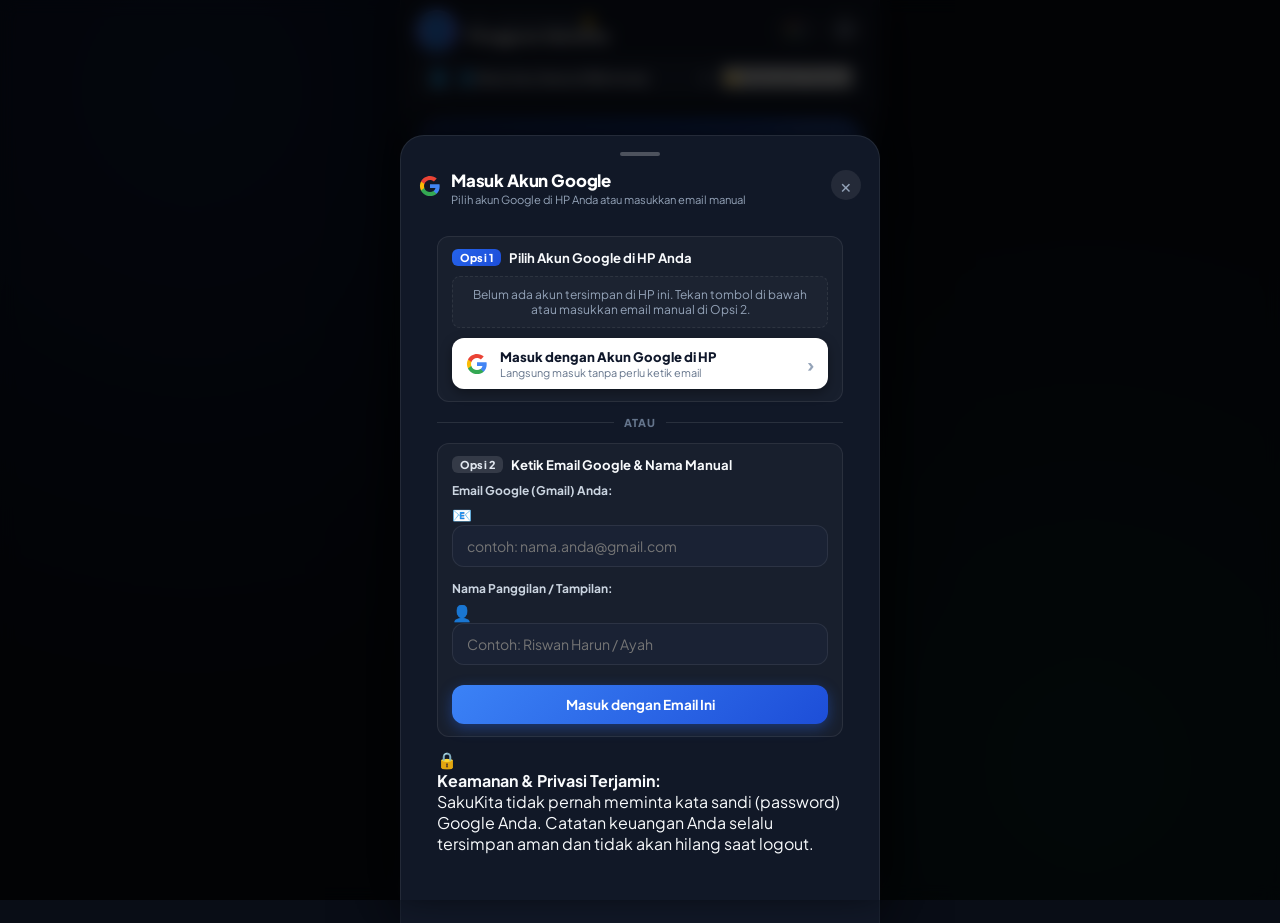
==== index.html @ d98ff3fc "Add files via upload" ====
<!DOCTYPE html>
<html lang="id">

<head>
  <meta charset="UTF-8">
  <meta name="viewport" content="width=device-width, initial-scale=1.0">
  <title>SakuKita - Buku Kas & Keuangan Kolaboratif Multi-Akun</title>
  <meta name="description"
    content="Aplikasi pencatatan keuangan bersama dan keluarga kolaboratif. Dilengkapi izin pantau (read-only), auto-sync Google Sheets, dan pemantau limit backend gratis.">
  <link rel="manifest" href="manifest.json">
  <link rel="icon" type="image/png" href="icon-192.png">
  <link rel="apple-touch-icon" href="icon-192.png">
  <meta name="theme-color" content="#090d16">
  <meta name="apple-mobile-web-app-capable" content="yes">
  <meta name="apple-mobile-web-app-status-bar-style" content="black-translucent">
  <meta name="apple-mobile-web-app-title" content="SakuKita">
  <link rel="preconnect" href="https://fonts.googleapis.com">
  <link rel="preconnect" href="https://fonts.gstatic.com" crossorigin>
  <link
    href="https://fonts.googleapis.com/css2?family=Plus+Jakarta+Sans:wght@400;500;600;700;800&family=JetBrains+Mono:wght@400;600&display=swap"
    rel="stylesheet">
  <link rel="stylesheet" href="style.css">
</head>

<body>
  <!-- Main Phone Screen Container (FinTech Mobile Shell) -->
  <div class="app-layout">
    <!-- PWA 1-Click Install Banner (Hanya muncul jika belum diinstal) -->
    <div id="pwa-install-banner" class="pwa-install-banner hidden">
      <div class="pwa-banner-left">
        <img src="icon-192.png" width="32" height="32" class="pwa-app-logo" alt="SakuKita Icon">
        <div class="pwa-text-box">
          <strong class="pwa-title">Pasang SakuKita</strong>
          <span class="pwa-sub">Aplikasi siap pakai di layar HP Anda</span>
        </div>
      </div>
      <div class="pwa-banner-actions">
        <button id="btn-pwa-install" class="btn-install-app" onclick="triggerPwaInstall()">
          <span>📲 Pasang</span>
        </button>
        <button class="btn-pwa-guide" onclick="openInstallGuideModal()" title="Panduan Pasang di HP">
          <span>ℹ️</span>
        </button>
      </div>
    </div>

    <!-- Mobile Top App Bar (khas DANA / OVO) -->
    <header class="app-header-mobile">
      <div class="mobile-header-top">
        <!-- User Avatar & Friendly Greeting -->
        <div class="user-greeting-wrap" onclick="openEditProfileModal()" title="Klik untuk ubah nama atau foto profil">
          <div class="user-avatar-badge" id="header-user-avatar">
            <span>👤</span>
          </div>
          <div class="user-greeting-text">
            <span class="greeting-sub">Halo, Selamat Datang 👋</span>
            <h2 class="user-greeting-name" id="header-user-name">Saya</h2>
          </div>
        </div>

        <!-- Header Actions: Google Account Pill & Settings Menu -->
        <div class="header-right-badges">
          <button class="btn-compact-google" onclick="openGoogleLoginModal()" title="Pilih / Ganti Akun Google">
            <svg width="14" height="14" viewBox="0 0 24 24">
              <path fill="#4285F4"
                d="M22.56 12.25c0-.78-.07-1.53-.2-2.25H12v4.26h5.92c-.26 1.37-1.04 2.53-2.21 3.31v2.77h3.57c2.08-1.92 3.28-4.74 3.28-8.09z" />
              <path fill="#34A853"
                d="M12 23c2.97 0 5.46-.98 7.28-2.66l-3.57-2.77c-.98.66-2.23 1.06-3.71 1.06-2.86 0-5.29-1.93-6.16-4.53H2.18v2.84C3.99 20.53 7.7 23 12 23z" />
              <path fill="#FBBC05"
                d="M5.84 14.09c-.22-.66-.35-1.36-.35-2.09s.13-1.43.35-2.09V7.06H2.18C1.43 8.55 1 10.22 1 12s.43 3.45 1.18 4.94l2.85-2.22.81-.63z" />
              <path fill="#EA4335"
                d="M12 5.38c1.62 0 3.06.56 4.21 1.64l3.15-3.15C17.45 2.09 14.97 1 12 1 7.7 1 3.99 3.47 2.18 7.06l3.66 2.84c.87-2.6 3.3-4.52 6.16-4.52z" />
            </svg>
            <span id="header-google-email">Google</span>
          </button>
          <button class="btn-header-icon" onclick="openAccountModal()" title="Buka Menu Akun & Pengaturan">
            <svg width="18" height="18" viewBox="0 0 24 24" fill="none" stroke="currentColor" stroke-width="2.2">
              <circle cx="12" cy="12" r="3" />
              <path
                d="M19.4 15a1.65 1.65 0 0 0 .33 1.82l.06.06a2 2 0 0 1 0 2.83 2 2 0 0 1-2.83 0l-.06-.06a1.65 1.65 0 0 0-1.82-.33 1.65 1.65 0 0 0-1 1.51V21a2 2 0 0 1-2 2 2 2 0 0 1-2-2v-.09A1.65 1.65 0 0 0 9 19.4a1.65 1.65 0 0 0-1.82.33l-.06.06a2 2 0 0 1-2.83 0 2 2 0 0 1 0-2.83l.06-.06a1.65 1.65 0 0 0 .33-1.82 1.65 1.65 0 0 0-1.51-1H3a2 2 0 0 1-2-2 2 2 0 0 1 2-2h.09A1.65 1.65 0 0 0 4.6 9a1.65 1.65 0 0 0-.33-1.82l-.06-.06a2 2 0 0 1 0-2.83 2 2 0 0 1 2.83 0l.06.06a1.65 1.65 0 0 0 1.82.33H9a1.65 1.65 0 0 0 1-1.51V3a2 2 0 0 1 2-2 2 2 0 0 1 2 2v.09a1.65 1.65 0 0 0 1 1.51 1.65 1.65 0 0 0 1.82-.33l.06-.06a2 2 0 0 1 2.83 0 2 2 0 0 1 0 2.83l-.06.06a1.65 1.65 0 0 0-.33 1.82V9a1.65 1.65 0 0 0 1.51 1H21a2 2 0 0 1 2 2 2 2 0 0 1-2 2h-.09a1.65 1.65 0 0 0-1.51 1z" />
            </svg>
          </button>
        </div>
      </div>

      <!-- Buku Kas Selector Capsule Bar -->
      <div class="space-selector-capsule">
        <div class="space-capsule-left">
          <span class="capsule-icon">📘</span>
          <select id="active-space-select" class="space-dropdown-clean" onchange="handleSpaceChange(this.value)">
            <!-- Populated via JS based on user permissions -->
          </select>
        </div>
        <button id="btn-collaboration" class="btn-collab-capsule" onclick="openCollabModal()">
          <span id="collab-icon">🤝</span>
          <span id="collab-btn-text">Izin Pantau</span>
        </button>
      </div>
    </header>

    <!-- Main Content Area -->
    <main class="main-container">
      <!-- Read-Only Viewer Warning Banner (Shows when user is a Viewer) -->
      <div id="viewer-banner" class="viewer-mode-banner hidden">
        <span class="viewer-banner-icon">👁️</span>
        <div>
          <div class="viewer-banner-title">Mode Hanya Pantau (Read-Only)</div>
          <div class="viewer-banner-desc" id="viewer-banner-desc">
            Buku kas ini milik orang lain. Anda memiliki izin memantau keuangan tanpa hak merubah data.
          </div>
        </div>
      </div>

      <!-- Hero Balance Card (DANA / OVO Royal Blue Style) -->
      <section class="card balance-card-fintech">
        <div class="fintech-card-bg-glow"></div>

        <div class="fintech-balance-top">
          <div class="balance-title-row">
            <span class="fintech-card-label" id="balance-space-owner-label">Saldo SakuKita</span>
            <button type="button" class="btn-toggle-eye" onclick="toggleBalanceVisibility()"
              title="Sembunyikan / Tampilkan Saldo">
              <span id="eye-icon-symbol">👁️</span>
            </button>
          </div>
          <div class="role-and-sync-row">
            <span id="access-role-tag" class="role-badge role-owner">👑 Pemilik</span>
            <div id="sheets-sync-status-badge" class="sheets-sync-badge-pill disconnected"
              onclick="openGoogleSheetsModal()" title="Status Sinkronisasi Google Sheets">
              <span class="sheets-live-dot"></span>
              <span id="sheets-sync-status-text">Sheets Belum Konek</span>
            </div>
            <div class="status-badge-mini" id="sync-status">
              <span class="pulse-dot"></span>
              <span id="sync-status-text">Online</span>
            </div>
          </div>
        </div>

        <!-- Big Bold Financial Balance -->
        <div class="fintech-amount-wrap">
          <h2 id="total-balance" class="fintech-balance-amount">Rp 0</h2>
        </div>

        <!-- Income & Expense Mini Chips -->
        <div class="fintech-summary-grid">
          <div class="fintech-summary-item income-chip">
            <div class="chip-icon">↓</div>
            <div class="chip-text">
              <span class="chip-label">Pemasukan</span>
              <span id="total-income" class="chip-val">+Rp 0</span>
            </div>
          </div>
          <div class="fintech-summary-item expense-chip">
            <div class="chip-icon">↑</div>
            <div class="chip-text">
              <span class="chip-label">Pengeluaran</span>
              <span id="total-expense" class="chip-val">-Rp 0</span>
            </div>
          </div>
        </div>

        <!-- 4 Quick Actions Grid (Khas DANA / OVO: Catat, Mutasi PDF, Keluarga, Sheets) -->
        <div class="fintech-quick-actions-row">
          <button type="button" class="quick-action-circle-btn" onclick="handleNewTransactionClick()"
            title="Catat Transaksi">
            <div class="action-circle-icon bg-blue">➕</div>
            <span class="action-circle-label">Catat</span>
          </button>
          <button type="button" class="quick-action-circle-btn" onclick="exportPersonalPdf()"
            title="Cetak Rekening Koran (PDF) Resmi">
            <div class="action-circle-icon bg-indigo">📄</div>
            <span class="action-circle-label">Mutasi PDF</span>
          </button>
          <button type="button" class="quick-action-circle-btn" onclick="openCollabModal()"
            title="Kelola Izin Pantau Keluarga">
            <div class="action-circle-icon bg-purple">👥</div>
            <span class="action-circle-label">Keluarga</span>
          </button>
          <button type="button" class="quick-action-circle-btn action-btn-download" onclick="openDownloadModal()"
            title="Pusat Unduh Laporan Keuangan">
            <div class="action-circle-icon bg-green">
              📥
            </div>
            <span class="action-circle-label">Unduh</span>
          </button>
        </div>
      </section>

      <!-- Monthly Budget Section -->
      <section class="budget-fintech-card">
        <div class="budget-info">
          <span>Target Anggaran Bulanan: <b id="budget-limit-text">Rp 0</b></span>
          <span id="budget-percentage" class="budget-pct">0%</span>
        </div>
        <div class="progress-bar-bg">
          <div id="budget-progress-fill" class="progress-bar-fill" style="width: 0%;"></div>
        </div>
      </section>

      <!-- Kantong & Dompet Rekening Carousel -->
      <section class="wallets-section">
        <div class="section-title-row">
          <h3 class="section-title">Kantong & Dompet</h3>
          <span id="btn-add-wallet-action" class="section-action" onclick="openAddWalletModal()">+ Tambah</span>
        </div>
        <div class="wallet-scroll" id="wallets-container">
          <!-- Populated dynamically via JS -->
        </div>
      </section>

      <!-- Riwayat Transaksi Section -->
      <section class="transactions-section" id="transactions-section">
        <div class="section-title-row">
          <div>
            <h3 class="section-title">Riwayat Transaksi</h3>
            <span class="section-subtitle" id="feed-subtitle" style="display:none;">Transparan antar anggota</span>
          </div>
          <button type="button" class="btn-mini-pdf" onclick="exportPersonalPdf()" title="Unduh Rekening Koran Bank">
            <svg width="12" height="12" viewBox="0 0 24 24" fill="none" stroke="currentColor" stroke-width="2.5">
              <path d="M14 2H6a2 2 0 0 0-2 2v16a2 2 0 0 0 2 2h12a2 2 0 0 0 2-2V8z" />
              <polyline points="14 2 14 8 20 8" />
            </svg>
            <span>Rekening Koran</span>
          </button>
        </div>

        <!-- Filter Pills -->
        <div class="filter-pills" id="feed-filter">
          <!-- Populated via JS based on active space members -->
        </div>

        <!-- Live Toast Notification container -->
        <div id="live-alert" class="live-alert hidden">
          <div class="live-alert-icon">⚡</div>
          <div class="live-alert-content">
            <strong id="alert-title">Aktivitas Baru</strong>
            <p id="alert-desc">Seseorang baru saja memperbarui data</p>
          </div>
        </div>

        <!-- Transaction List -->
        <div class="transaction-list" id="transaction-list">
          <!-- Dynamically generated transactions -->
        </div>
      </section>
    </main>

    <!-- Bottom Navigation Bar (khas DANA / OVO / GoPay) -->
    <nav class="bottom-nav-fintech">
      <button type="button" class="nav-item-btn active" id="nav-btn-home" onclick="navToSection('home')">
        <span class="nav-icon">🏠</span>
        <span class="nav-label">Beranda</span>
      </button>
      <button type="button" class="nav-item-btn" id="nav-btn-history" onclick="navToSection('history')">
        <span class="nav-icon">📋</span>
        <span class="nav-label">Riwayat</span>
      </button>

      <!-- Center Raised Floating Action Button (FAB) -->
      <div class="nav-fab-wrap">
        <button type="button" id="btn-main-add-tx" class="nav-fab-btn" onclick="handleNewTransactionClick()"
          title="Catat Transaksi Baru">
          <span class="fab-plus">+</span>
        </button>
        <span id="btn-add-tx-text" class="nav-fab-subtext">Catat</span>
      </div>

      <button type="button" class="nav-item-btn" id="nav-btn-family" onclick="openCollabModal()">
        <span class="nav-icon">👥</span>
        <span class="nav-label">Keluarga</span>
      </button>
      <button type="button" class="nav-item-btn" id="nav-btn-account" onclick="openAccountModal()">
        <span class="nav-icon">⚙️</span>
        <span class="nav-label">Akun</span>
      </button>
    </nav>
  </div>

  <!-- Modal Menu / Akun (DANA Style Profile & Menu Sheet) -->
  <div id="modal-account" class="modal-backdrop hidden" onclick="handleBackdropClick(event, 'modal-account')">
    <div class="modal-sheet">
      <div class="modal-handle"></div>
      <div class="modal-header">
        <div class="modal-header-title-row">
          <div class="user-avatar-badge" id="account-sheet-avatar">
            <span>👤</span>
          </div>
          <div>
            <h3 id="account-sheet-name">Akun Saya</h3>
            <span class="modal-header-sub" id="account-sheet-email">memuat...</span>
          </div>
        </div>
        <button type="button" class="modal-close" onclick="closeAccountModal()">&times;</button>
      </div>

      <!-- Quick Action: Edit Name & Photo -->
      <button type="button" class="btn-submit-tx"
        style="margin-top:0; margin-bottom:12px; background:linear-gradient(135deg,#3b82f6,#2563eb);"
        onclick="closeAccountModal(); openEditProfileModal();">
        <span>✏️ Ubah Nama Panggilan & Foto Profil</span>
      </button>

      <!-- Google Connected Info & Switcher -->
      <div id="user-profile-subdetail" style="margin-bottom:8px;"></div>
      <div class="user-pill-selector" id="user-pill-container" title="Pilih anggota keluarga aktif"></div>

      <!-- Menu Navigation Tiles -->
      <div class="account-menu-list">
        <div class="account-tile-btn" onclick="closeAccountModal(); openGoogleSheetsModal();">
          <div class="account-tile-left">
            <span class="account-tile-icon">📊</span>
            <div>
              <strong class="account-tile-title">Google Sheets & Drive</strong>
              <span class="account-tile-desc" id="sheets-quick-label">Auto-sync & backup mutasi pribadi</span>
            </div>
          </div>
          <span class="account-tile-arrow">›</span>
        </div>

        <div class="account-tile-btn" onclick="closeAccountModal(); openQuotaModal();">
          <div class="account-tile-left">
            <span class="account-tile-icon">⚡</span>
            <div>
              <strong class="account-tile-title">Status Limit Cloud (Backend)</strong>
              <span class="account-tile-desc" id="quota-quick-label">Limit: 100% Aman (Free Tier)</span>
            </div>
          </div>
          <span class="account-tile-arrow">›</span>
        </div>

        <div class="account-tile-btn" onclick="closeAccountModal(); exportPersonalPdf();">
          <div class="account-tile-left">
            <span class="account-tile-icon">📄</span>
            <div>
              <strong class="account-tile-title">Cetak Rekening Koran (PDF)</strong>
              <span class="account-tile-desc">Unduh format resmi standar bank</span>
            </div>
          </div>
          <span class="account-tile-arrow">›</span>
        </div>

        <div class="account-tile-btn" onclick="closeAccountModal(); openGoogleLoginModal();">
          <div class="account-tile-left">
            <span class="account-tile-icon">🔑</span>
            <div>
              <strong class="account-tile-title">Pilih / Ganti Akun Google</strong>
              <span class="account-tile-desc">Beralih ke akun email Gmail lain</span>
            </div>
          </div>
          <span class="account-tile-arrow">›</span>
        </div>

        <a href="landing.html" class="account-tile-btn">
          <div class="account-tile-left">
            <span class="account-tile-icon">🌐</span>
            <div>
              <strong class="account-tile-title">Website Resmi & Panduan APK</strong>
              <span class="account-tile-desc">Lihat halaman publik & panduan instalasi</span>
            </div>
          </div>
          <span class="account-tile-arrow">›</span>
        </a>

        <!-- Logout Button -->
        <button type="button" class="btn-logout-google" style="margin-top:8px;"
          onclick="closeAccountModal(); handleGoogleLogout();">
          <span>🚪</span>
          <span>Keluar dari Akun (Logout)</span>
        </button>

        <!-- Dual Window Button for simulation -->
        <button type="button" id="btn-open-partner-window" class="btn-dual-window" onclick="openDualWindow()">
          <span>📑</span>
          <span>Buka Tab Baru (Simulasi Multi-Pengguna)</span>
        </button>

        <!-- Zero Reset and Demo Simulation in Account Sheet -->
        <div class="data-manager-card" style="margin-top:8px;">
          <strong class="data-manager-title">Kelola Data Aplikasi</strong>
          <div class="data-manager-btns" style="margin-top:8px;">
            <button type="button" class="btn-reset-clean" onclick="closeAccountModal(); confirmResetAllData();">
              <span>🗑️ Kosongkan Seluruh Data (Mulai dari Nol)</span>
            </button>
            <button type="button" class="btn-load-demo" onclick="closeAccountModal(); confirmLoadDemoData();">
              <span>⚡ Muat Data Simulasi Keluarga</span>
            </button>
          </div>
        </div>
      </div>
    </div>
  </div>

  <!-- Modal 1: Tambah Transaksi -->
  <div id="modal-transaction" class="modal-backdrop hidden" onclick="handleBackdropClick(event, 'modal-transaction')">
    <div class="modal-sheet">
      <div class="modal-handle"></div>
      <div class="modal-header">
        <h3 id="modal-tx-title">Catat Transaksi Baru</h3>
        <button class="modal-close" onclick="closeModal('modal-transaction')">&times;</button>
      </div>

      <!-- Type Switcher: Pengeluaran vs Pemasukan -->
      <div class="type-switcher">
        <button type="button" id="tab-expense" class="type-btn active expense" onclick="setTransactionType('EXPENSE')">
          Pengeluaran (-)
        </button>
        <button type="button" id="tab-income" class="type-btn income" onclick="setTransactionType('INCOME')">
          Pemasukan (+)
        </button>
      </div>

      <form id="form-transaction" onsubmit="handleSaveTransaction(event)">
        <!-- Amount Input -->
        <div class="form-group">
          <label for="tx-amount">Nominal Uang</label>
          <div class="currency-input-wrapper">
            <span class="currency-prefix">Rp</span>
            <input type="text" id="tx-amount" class="form-control amount-field" placeholder="0" required
              inputmode="numeric" oninput="formatCurrencyInput(this)">
          </div>
        </div>

        <!-- Category Grid Selector -->
        <div class="form-group">
          <label>Kategori</label>
          <div class="category-grid" id="category-picker">
            <!-- Dynamically populated based on type -->
          </div>
          <input type="hidden" id="selected-category" required>
        </div>

        <!-- Wallet Selector -->
        <div class="form-group">
          <label for="tx-wallet">Pilih Dompet / Rekening</label>
          <select id="tx-wallet" class="form-control" required>
            <!-- Populated via JS -->
          </select>
        </div>

        <!-- Description Note -->
        <div class="form-group">
          <label for="tx-note">Catatan / Keterangan</label>
          <input type="text" id="tx-note" class="form-control"
            placeholder="Contoh: Belanja bahan dapur, bayar internet, tagihan listrik..." required>
        </div>

        <!-- Who is inputting (Google Account Profile transparency) -->
        <div class="form-group creator-preview-box">
          <span class="creator-label">Akan dicatat atas nama akun:</span>
          <div class="creator-badge" id="tx-creator-badge">
            <span id="tx-creator-avatar">👨‍💼</span>
            <div class="creator-details">
              <span id="tx-creator-name" class="creator-name-bold">Ahmad Pratama</span>
              <span id="tx-creator-email" class="creator-email-sub">ahmad.pratama@gmail.com</span>
            </div>
          </div>
        </div>

        <!-- Auto-Sync Google Sheets Notice -->
        <div class="sheets-autosync-note">
          <span class="sheets-badge-icon">📊</span>
          <span>Transaksi ini akan otomatis ter-backup ke Google Spreadsheet pribadi Anda.</span>
        </div>

        <button type="submit" class="btn-submit-tx">
          Simpan Transaksi
        </button>
      </form>
    </div>
  </div>

  <!-- Modal 2: Tambah / Ubah Dompet & Potongan Admin Bulanan -->
  <div id="modal-wallet" class="modal-backdrop hidden" onclick="handleBackdropClick(event, 'modal-wallet')">
    <div class="modal-sheet">
      <div class="modal-handle"></div>
      <div class="modal-header">
        <h3 id="modal-wallet-title">Tambah Kantong / Dompet</h3>
        <button class="modal-close" onclick="closeModal('modal-wallet')">&times;</button>
      </div>
      <form id="form-wallet" onsubmit="handleSaveWallet(event)">
        <input type="hidden" id="edit-wallet-id" value="">

        <div class="form-group">
          <label for="wallet-name">Nama Dompet / Rekening</label>
          <input type="text" id="wallet-name" class="form-control"
            placeholder="Contoh: BCA Tabungan, Rekening Mandiri, Kas Tunai" required>
        </div>

        <div class="form-group">
          <label for="wallet-balance">Saldo Awal</label>
          <div class="currency-input-wrapper">
            <span class="currency-prefix">Rp</span>
            <input type="text" id="wallet-balance" class="form-control" placeholder="0" required inputmode="numeric"
              oninput="formatCurrencyInput(this)">
          </div>
        </div>

        <!-- Biaya Admin Bank Bulanan Otomatis (Opsional) -->
        <div class="form-group">
          <div class="label-with-badge-row">
            <label for="wallet-admin-fee">Biaya Admin Bank Bulanan (Opsional)</label>
            <span class="badge-feature-pill">⚡ Auto-Potong Tiap Bulan</span>
          </div>
          <div class="currency-input-wrapper">
            <span class="currency-prefix">Rp</span>
            <input type="text" id="wallet-admin-fee" class="form-control" placeholder="0 (Contoh: 14.000 untuk BCA)"
              inputmode="numeric" oninput="formatCurrencyInput(this)">
          </div>
          <span class="field-hint">Jika diisi (misal: Rp 14.000), aplikasi akan otomatis memotong saldo dompet ini
            setiap bulan sebagai mutasi pengeluaran biaya admin bank.</span>
        </div>

        <!-- Kolom Pilihan Tanggal Pemotongan Bulanan -->
        <div class="form-group">
          <label for="wallet-admin-day">Dipotong Setiap Tanggal:</label>
          <div class="input-with-icon">
            <span class="input-prefix-icon">📅</span>
            <select id="wallet-admin-day" class="form-control">
              <option value="25" selected>Tanggal 25 (Standar BCA)</option>
              <option value="akhir">Akhir Bulan (Tanggal Terakhir)</option>
              <option value="1">Tanggal 1 (Awal Bulan)</option>
              <option value="5">Tanggal 5</option>
              <option value="10">Tanggal 10</option>
              <option value="15">Tanggal 15</option>
              <option value="20">Tanggal 20</option>
              <option value="21">Tanggal 21</option>
              <option value="22">Tanggal 22</option>
              <option value="23">Tanggal 23</option>
              <option value="24">Tanggal 24</option>
              <option value="26">Tanggal 26</option>
              <option value="27">Tanggal 27</option>
              <option value="28">Tanggal 28</option>
            </select>
          </div>
          <span class="field-hint">Pilih tanggal pemotongan bulanan yang sesuai dengan mutasi asli rekening bank
            Anda.</span>
        </div>

        <div class="form-group">
          <label>Warna Tema Dompet</label>
          <div class="color-picker-row">
            <label class="color-radio"><input type="radio" name="wallet_color" value="#3b82f6" checked><span
                style="background: #3b82f6;"></span></label>
            <label class="color-radio"><input type="radio" name="wallet_color" value="#10b981"><span
                style="background: #10b981;"></span></label>
            <label class="color-radio"><input type="radio" name="wallet_color" value="#8b5cf6"><span
                style="background: #8b5cf6;"></span></label>
            <label class="color-radio"><input type="radio" name="wallet_color" value="#f59e0b"><span
                style="background: #f59e0b;"></span></label>
            <label class="color-radio"><input type="radio" name="wallet_color" value="#ec4899"><span
                style="background: #ec4899;"></span></label>
            <label class="color-radio"><input type="radio" name="wallet_color" value="#06b6d4"><span
                style="background: #06b6d4;"></span></label>
          </div>
        </div>

        <div class="modal-form-actions">
          <button type="button" id="btn-delete-wallet" class="btn-cancel hidden" onclick="handleDeleteWallet()"
            style="color:#f43f5e; border-color:rgba(244,63,94,0.3);">
            <span>🗑️ Hapus Kantong</span>
          </button>
          <button type="submit" id="btn-save-wallet-submit" class="btn-submit-tx">Simpan Dompet</button>
        </div>
      </form>
    </div>
  </div>

  <!-- Modal Konfirmasi Khusus Hapus Kantong / Dompet -->
  <div id="modal-delete-wallet-confirm" class="modal-backdrop hidden"
    onclick="handleBackdropClick(event, 'modal-delete-wallet-confirm')">
    <div class="modal-sheet modal-danger-dialog">
      <div class="modal-handle"></div>

      <div class="danger-dialog-header">
        <div class="danger-dialog-icon-ring">
          <span class="danger-icon">⚠️</span>
        </div>
        <div style="flex:1">
          <h3 class="danger-dialog-title">Hapus Kantong / Dompet</h3>
          <span class="danger-dialog-sub">Pesan konfirmasi keamanan sebelum menghapus</span>
        </div>
        <button class="modal-close" onclick="closeModal('modal-delete-wallet-confirm')">&times;</button>
      </div>

      <div class="danger-dialog-body">
        <!-- Info Kantong Target -->
        <div class="delete-wallet-target-card">
          <div class="target-wallet-top-info">
            <span class="target-wallet-dot" id="del-confirm-dot"></span>
            <div style="flex:1">
              <div class="target-wallet-name" id="del-confirm-name">Kantong</div>
              <div class="target-wallet-sub" id="del-confirm-tx-count">0 transaksi pernah dicatat</div>
            </div>
          </div>
          <div class="target-wallet-balance-row">
            <span>Sisa Saldo Kantong:</span>
            <strong id="del-confirm-balance">Rp 0</strong>
          </div>
        </div>

        <!-- Pesan Khusus Keamanan & Transparansi Data -->
        <div class="danger-alert-box">
          <div class="danger-alert-title">
            <span>🔒</span>
            <strong>Pesan Penting Terkait Mutasi & Saldo:</strong>
          </div>
          <ul class="danger-alert-list">
            <li>Riwayat mutasi transaksi yang pernah dicatat menggunakan kantong ini <b>tetap tersimpan aman</b> di
              laporan keuangan, CSV, dan PDF.</li>
            <li>Pemotongan otomatis biaya admin bulanan untuk kantong ini (jika ada) akan langsung dihentikan.</li>
            <li id="del-confirm-balance-warning-li">Sisa saldo pada kantong ini dapat Anda alihkan ke kantong lain di
              bawah agar uang kas tidak berkurang.</li>
          </ul>
        </div>

        <!-- Opsi Pengalihan Saldo jika saldo > 0 -->
        <div class="balance-transfer-option-box" id="del-balance-transfer-box">
          <label class="transfer-box-label">Pindahkan Sisa Saldo (<b id="del-transfer-amount-label">Rp 0</b>)
            ke:</label>
          <div class="input-with-icon">
            <span class="input-prefix-icon">💼</span>
            <select id="del-transfer-target-wallet" class="form-control">
              <!-- Populated dynamically with other wallets -->
            </select>
          </div>
          <span class="field-hint">Saldo akan otomatis ditambahkan ke kantong tujuan terpilih saat kantong ini
            dihapus.</span>
        </div>

        <!-- Checkbox Konfirmasi Sadar -->
        <div class="danger-confirm-check-wrap">
          <label class="danger-confirm-check-label">
            <input type="checkbox" id="del-confirm-checkbox" onchange="handleDeleteWalletCheckboxChange()">
            <span>Saya mengerti dan yakin ingin menghapus kantong <b id="del-confirm-check-wallet-name">...</b> dari
              buku kas.</span>
          </label>
        </div>

        <div class="danger-dialog-actions">
          <button type="button" class="btn-cancel" onclick="closeModal('modal-delete-wallet-confirm')">Batal</button>
          <button type="button" id="btn-execute-delete-wallet" class="btn-danger-confirm" disabled
            onclick="executeDeleteWalletConfirmed()">
            <span>🗑️ Ya, Hapus Kantong Ini</span>
          </button>
        </div>
      </div>
    </div>
  </div>

  <!-- Modal 3: Hub Koneksi Khusus Google Spreadsheet (Auto-Sync Webhook) -->
  <div id="modal-sheets" class="modal-backdrop hidden" onclick="handleBackdropClick(event, 'modal-sheets')">
    <div class="modal-sheet modal-large">
      <div class="modal-handle"></div>
      <div class="modal-header">
        <div class="modal-header-title-row">
          <span class="gsheets-header-icon">📊</span>
          <div>
            <h3 id="gsheets-modal-title">Koneksi Google Spreadsheet</h3>
            <span class="modal-header-sub" id="gsheets-modal-user-subtitle">Sinkronisasi otomatis mutasi transaksi
              secara real-time</span>
          </div>
        </div>
        <button class="modal-close" onclick="closeModal('modal-sheets')">&times;</button>
      </div>

      <div class="sheets-modal-content">
        <!-- Status & Auto Connection Card -->
        <div class="gsheets-status-card">
          <div class="gsheets-status-top">
            <div class="gsheets-status-info">
              <span class="gsheets-status-dot"></span>
              <strong>Status: Sinkronisasi Google Sheets</strong>
            </div>
            <span class="gsheets-badge-live">Memeriksa...</span>
          </div>
          <p class="gsheets-status-desc" id="gsheets-status-desc-text">
            Masukkan URL Webhook Google Apps Script di bawah agar setiap transaksi otomatis tercatat di Google
            Spreadsheet Anda.
          </p>
          <button type="button" id="btn-test-webhook-sync" class="btn-test-webhook hidden"
            onclick="testGoogleSheetsWebhook()">
            <span>🧪 Uji Coba Kirim Data Tes ke Google Spreadsheet</span>
          </button>
        </div>

        <!-- Form Sambungkan Webhook (Langsung Terbuka & Jelas) -->
        <div class="settings-block" style="margin-top: 12px;">
          <h4 class="settings-block-title" style="margin-bottom: 8px;">🔗 Sambungkan Webhook Google Sheets</h4>
          <form id="form-sheets-config" onsubmit="handleSaveSheetsConfig(event)">
            <div class="form-group" style="margin-bottom: 12px;">
              <label for="cfg-webhook-url" style="display:flex; justify-content:space-between; align-items:center;">
                <span>URL Webhook Google Apps Script:</span>
                <span class="field-hint" style="margin:0; font-size:0.75rem; color:#60a5fa;">Wajib berakhiran
                  /exec</span>
              </label>
              <input type="url" id="cfg-webhook-url" class="form-control"
                placeholder="https://script.google.com/macros/s/.../exec" required
                style="font-size:0.85rem; padding: 10px 12px;">
              <span class="field-hint" style="margin-top:4px; font-size:0.72rem; color:var(--text-muted);">
                Dapatkan URL ini setelah klik <b>Deploy (Terapkan)</b> &gt; <b>Penerapan Baru</b> di Google Apps Script.
              </span>
            </div>

            <!-- Optional Custom Sheet URL -->
            <div class="form-group" style="margin-bottom: 12px;">
              <label for="cfg-sheet-url" style="font-size:0.8rem; color:var(--text-secondary);">
                Link Google Spreadsheet Anda (Opsional):
              </label>
              <input type="url" id="cfg-sheet-url" class="form-control"
                placeholder="https://docs.google.com/spreadsheets/d/..." style="font-size:0.85rem; padding: 9px 12px;">
            </div>

            <div class="toggle-row"
              style="margin-bottom: 14px; padding: 10px 12px; background: rgba(255,255,255,0.03); border-radius: 8px;">
              <div>
                <strong style="font-size:0.85rem;">Auto-Sync Real-Time</strong>
                <p style="font-size:0.75rem; color:var(--text-muted); margin:0;">Kirim mutasi seketika setiap kali
                  transaksi dicatat atau dihapus.</p>
              </div>
              <label class="switch">
                <input type="checkbox" id="cfg-autosync-toggle" checked>
                <span class="slider"></span>
              </label>
            </div>

            <button type="submit" class="btn-save-settings"
              style="width:100%; padding: 12px; font-weight:700; background:linear-gradient(135deg, #10b981, #059669);">
              💾 Simpan & Sambungkan Webhook
            </button>
          </form>
        </div>

        <!-- Panduan & Script Gratis Google Apps Script -->
        <div class="settings-block" style="margin-top: 14px;">
          <h4 class="settings-block-title" style="margin-bottom: 6px;">📖 Panduan 3 Langkah Sambungkan Sheets</h4>
          <div style="font-size: 0.8rem; color: var(--text-secondary); line-height: 1.5; margin-bottom: 12px;">
            <p style="margin: 0 0 6px 0;">1. Buka file Google Sheets Anda di browser &gt; pilih menu <b>Ekstensi</b>
              &gt; <b>Apps Script</b>.</p>
            <p style="margin: 0 0 6px 0;">2. Hapus kode yang ada, tempel kode di bawah ini, lalu klik <b>Deploy
                (Terapkan)</b> &gt; <b>Penerapan baru</b>.</p>
            <p style="margin: 0 0 6px 0;">3. Pilih jenis: <b>Aplikasi Web</b>, Jalankan sebagai: <b>Saya</b>, Akses:
              <b>Siapa saja</b>, lalu salin URL Webhook dan tempel di formulir atas.</p>
          </div>

          <div class="code-block-wrapper">
            <pre><code id="apps-script-code">function doPost(e) {
  var sheet = SpreadsheetApp.getActiveSpreadsheet().getActiveSheet();
  var data = JSON.parse(e.postData.contents);

  // Jika spreadsheet masih kosong, buatkan judul kolom otomatis
  if (sheet.getLastRow() === 0) {
    sheet.appendRow([
      'Waktu Transaksi',
      'Nama Pemilik',
      'Tipe Mutasi',
      'Kategori',
      'Dompet / Rekening',
      'Nominal (Rp)',
      'Keterangan Transaksi'
    ]);
  }

  // Tambah baris transaksi seketika (Real-Time Auto Sync)
  sheet.appendRow([
    data.timestamp || new Date().toLocaleString('id-ID'),
    data.userName,
    data.type === 'INCOME' ? 'Pemasukan (+)' : 'Pengeluaran (-)',
    data.category,
    data.walletName,
    data.amountFormatted || data.amount,
    data.note
  ]);

  return ContentService.createTextOutput(JSON.stringify({ status: "success" }))
    .setMimeType(ContentService.MimeType.JSON);
}</code></pre>
            <button class="btn-copy-code" onclick="copyAppsScriptCode()">📋 Salin Kode Apps Script</button>
          </div>
        </div>
      </div>
    </div>
  </div>

  <!-- Modal: Pusat Unduh Laporan Keuangan (Khusus 4 Menu Unduh) -->
  <div id="modal-download" class="modal-backdrop hidden" onclick="handleBackdropClick(event, 'modal-download')">
    <div class="modal-sheet">
      <div class="modal-handle"></div>
      <div class="modal-header">
        <div class="modal-header-title-row">
          <span class="gsheets-header-icon" style="background: rgba(16, 185, 129, 0.15); color: #34d399;">📥</span>
          <div>
            <h3>Pusat Unduh Laporan</h3>
            <span class="modal-header-sub">Unduh atau buka mutasi keuangan Anda</span>
          </div>
        </div>
        <button class="modal-close" onclick="closeModal('modal-download')">&times;</button>
      </div>

      <div class="sheets-modal-content">
        <div class="download-options-list">
          <!-- 1. Unduh E-Statement (PDF Bank) -->
          <button type="button" class="download-option-card"
            onclick="closeModal('modal-download'); exportPersonalPdf();" title="Unduh Rekening Koran PDF">
            <div class="download-opt-icon bg-pdf">📄</div>
            <div class="download-opt-info">
              <span class="download-opt-title">Unduh E-Statement (PDF Bank)</span>
              <span class="download-opt-desc">Laporan mutasi rekening koran resmi standar perbankan (A4 rapi).</span>
            </div>
            <span class="download-opt-arrow">➔</span>
          </button>

          <!-- 2. Unduh Mutasi Bank (Format CSV / Excel) -->
          <button type="button" class="download-option-card"
            onclick="closeModal('modal-download'); exportPersonalCsv();" title="Unduh Format CSV / Excel">
            <div class="download-opt-icon bg-csv">📥</div>
            <div class="download-opt-info">
              <span class="download-opt-title">Unduh Mutasi Bank (Format CSV / Excel)</span>
              <span class="download-opt-desc">File tabel transaksi lengkap, langsung terbuka di HP atau aplikasi
                spreadsheet.</span>
            </div>
            <span class="download-opt-arrow">➔</span>
          </button>

          <!-- 3. Salin Data (1-Klik Siap Paste di Sheets) -->
          <button type="button" class="download-option-card"
            onclick="closeModal('modal-download'); copyTableForGoogleSheets();" title="Salin Data ke Clipboard">
            <div class="download-opt-icon bg-copy">📋</div>
            <div class="download-opt-info">
              <span class="download-opt-title">Salin Data (1-Klik Siap Paste di Sheets)</span>
              <span class="download-opt-desc">Salin semua mutasi ke clipboard, tinggal buka Sheets lalu tempel di kotak
                A1.</span>
            </div>
            <span class="download-opt-arrow">➔</span>
          </button>

          <!-- 4. Buka Google Spreadsheet -->
          <button type="button" class="download-option-card"
            onclick="closeModal('modal-download'); handleAutoSheetOpen(event);" title="Buka Spreadsheet">
            <div class="download-opt-icon bg-sheets">↗️</div>
            <div class="download-opt-info">
              <span class="download-opt-title">Buka Google Spreadsheet</span>
              <span class="download-opt-desc">Buka dokumen Google Spreadsheet mutasi Anda langsung di browser atau
                aplikasi.</span>
            </div>
            <span class="download-opt-arrow">➔</span>
          </button>
        </div>
      </div>
    </div>
  </div>

  <!-- Modal 4: Pantau Limit Backend & Estimasi Penggunaan Multi-Akun (>5 Orang) -->
  <div id="modal-quota" class="modal-backdrop hidden" onclick="handleBackdropClick(event, 'modal-quota')">
    <div class="modal-sheet modal-large">
      <div class="modal-handle"></div>
      <div class="modal-header">
        <div class="modal-header-title-row">
          <span class="quota-header-icon">⚡</span>
          <div>
            <h3>Pemantau Limit Backend Cloud (Free Tier)</h3>
            <span class="modal-header-sub">Kapasitas aman gratis selamanya untuk 5+ pengguna</span>
          </div>
        </div>
        <button class="modal-close" onclick="closeModal('modal-quota')">&times;</button>
      </div>

      <div class="quota-modal-content">
        <!-- Safety Summary Card -->
        <div class="quota-summary-banner">
          <div class="summary-icon">🛡️</div>
          <div>
            <strong class="summary-title">Status Kuota: Sangat Aman (99.6% Kuota Bebas Tersedia)</strong>
            <p class="summary-desc">
              Aplikasi ini dirancang ultra-hemat bandwidth & storage. Dihitung untuk pemakaian 5-10 anggota keluarga
              aktif, free tier tidak akan pernah habis.
            </p>
          </div>
        </div>

        <!-- Metric Grid -->
        <div class="quota-meters-grid">
          <!-- Metric 1: Database Storage -->
          <div class="quota-meter-card">
            <div class="meter-header">
              <span class="meter-title">Penyimpanan Database (Cloud DB)</span>
              <span class="meter-badge green-badge">Sangat Lapang</span>
            </div>
            <div class="meter-values">
              <span class="meter-val-large" id="quota-storage-used">~310 KB</span>
              <span class="meter-val-limit">dari Kuota 500 MB (Gratis)</span>
            </div>
            <div class="meter-progress-track">
              <div class="meter-progress-fill" id="quota-storage-bar" style="width: 0.1%;"></div>
            </div>
            <span class="meter-detail-sub">Sisa ruang: <b>499.69 MB</b> (Cukup untuk >400.000 transaksi)</span>
          </div>

          <!-- Metric 2: Monthly Transaction Rows -->
          <div class="quota-meter-card">
            <div class="meter-header">
              <span class="meter-title">Batas Baris Transaksi Bulanan</span>
              <span class="meter-badge green-badge">0.3% Terpakai</span>
            </div>
            <div class="meter-values">
              <span class="meter-val-large" id="quota-rows-used">148 Baris</span>
              <span class="meter-val-limit">dari Limit 50.000 Baris/Bulan</span>
            </div>
            <div class="meter-progress-track">
              <div class="meter-progress-fill" id="quota-rows-bar" style="width: 0.3%;"></div>
            </div>
            <span class="meter-detail-sub">Sisa kuota bulan ini: <b id="quota-rows-remaining">49.852 baris</b></span>
          </div>

          <!-- Metric 3: Concurrent Active Users -->
          <div class="quota-meter-card">
            <div class="meter-header">
              <span class="meter-title">Koneksi Realtime Bersamaan</span>
              <span class="meter-badge blue-badge">Optimal</span>
            </div>
            <div class="meter-values">
              <span class="meter-val-large" id="quota-users-active">3 Pengguna</span>
              <span class="meter-val-limit">Batas Maks: 20 User Bersamaan</span>
            </div>
            <div class="meter-progress-track">
              <div class="meter-progress-fill" style="width: 15%;"></div>
            </div>
            <span class="meter-detail-sub">Keluarga Anda (Saya, Istri, Kakak, dll.) dapat aktif bersamaan tanpa
              lag.</span>
          </div>

          <!-- Metric 4: Bandwidth Egress -->
          <div class="quota-meter-card">
            <div class="meter-header">
              <span class="meter-title">Transfer Bandwidth Bulanan</span>
              <span class="meter-badge green-badge">1.1% Terpakai</span>
            </div>
            <div class="meter-values">
              <span class="meter-val-large">22.4 MB</span>
              <span class="meter-val-limit">dari Kuota 2.0 GB / Bulan</span>
            </div>
            <div class="meter-progress-track">
              <div class="meter-progress-fill" style="width: 1.1%;"></div>
            </div>
            <span class="meter-detail-sub">Sisa transfer data: <b>1.97 GB</b></span>
          </div>
        </div>

        <!-- Simulation for 5+ Family Members -->
        <div class="settings-block">
          <h4 class="settings-block-title">Kalkulator Estimasi Jika Dipakai >5 Pengguna</h4>
          <div class="calc-explanation-box">
            <div class="calc-row">
              <span>Jumlah Pengguna Keluarga:</span>
              <b>5 s/d 10 Orang</b>
            </div>
            <div class="calc-row">
              <span>Estimasi Transaksi Harian:</span>
              <b>~15 transaksi / orang / hari (450 tx/bln)</b>
            </div>
            <div class="calc-row">
              <span>Total Transaksi 1 Bulan:</span>
              <b>~4.500 transaksi per bulan</b>
            </div>
            <div class="calc-row highlight">
              <span>Persentase Limit Free Tier yang Terpakai:</span>
              <b class="text-green">Hanya 9% dari kuota gratis 50.000 baris!</b>
            </div>
          </div>
          <p class="calc-conclusion">
            💡 <b>Kesimpulan:</b> Pemakaian 5 sampai 10 orang sangat aman 100% di backend free tier tanpa perlu upgrade
            berbayar. Ditambah lagi dengan adanya <b>Auto-Sync Google Spreadsheet</b>, Anda memiliki salinan permanen
            tanpa batas di Google Drive Anda.
          </p>
        </div>

        <!-- Database Schema SQL Quick View (Supabase Ready) -->
        <div class="settings-block">
          <div class="sql-toggle-row">
            <h4 class="settings-block-title">Skema Database Cloud (Supabase Multi-User)</h4>
            <button class="btn-copy-code" onclick="copySqlCode()">Salin SQL</button>
          </div>
          <div class="code-block-wrapper">
            <pre><code id="sql-script-code">-- SKEMA SAKUKITA MULTI-USER & GOOGLE PROFILE
CREATE TABLE users (
  id UUID DEFAULT gen_random_uuid() PRIMARY KEY,
  google_name TEXT NOT NULL,
  google_email TEXT UNIQUE NOT NULL,
  avatar TEXT DEFAULT '👤',
  created_at TIMESTAMPTZ DEFAULT now()
);

CREATE TABLE spaces (
  id UUID DEFAULT gen_random_uuid() PRIMARY KEY,
  name TEXT NOT NULL,
  owner_id UUID REFERENCES users(id),
  budget NUMERIC DEFAULT 6000000,
  created_at TIMESTAMPTZ DEFAULT now()
);

-- HAK AKSES HANYA PANTAU (VIEWER PERMISSIONS)
CREATE TABLE space_permissions (
  id UUID DEFAULT gen_random_uuid() PRIMARY KEY,
  space_id UUID REFERENCES spaces(id) ON DELETE CASCADE,
  user_id UUID REFERENCES users(id) ON DELETE CASCADE,
  role TEXT CHECK (role IN ('VIEWER')), -- HANYA BISA MEMANTAU!
  UNIQUE(space_id, user_id)
);

CREATE TABLE transactions (
  id UUID DEFAULT gen_random_uuid() PRIMARY KEY,
  space_id UUID REFERENCES spaces(id) ON DELETE CASCADE,
  created_by_user_id UUID REFERENCES users(id),
  amount NUMERIC NOT NULL,
  type TEXT CHECK (type IN ('INCOME', 'EXPENSE')),
  category TEXT NOT NULL,
  note TEXT,
  created_at TIMESTAMPTZ DEFAULT now()
);

-- REALTIME SYNC UNTUK SELURUH HP KELUARGA
ALTER PUBLICATION supabase_realtime ADD TABLE transactions;
ALTER PUBLICATION supabase_realtime ADD TABLE spaces;</code></pre>
          </div>
        </div>
      </div>
    </div>
  </div>

  <!-- Modal 5: Izin Kolaborasi & Hak Akses Pantau (Viewer-Only Management) -->
  <div id="modal-collaboration" class="modal-backdrop hidden"
    onclick="handleBackdropClick(event, 'modal-collaboration')">
    <div class="modal-sheet">
      <div class="modal-handle"></div>
      <div class="modal-header">
        <div class="modal-header-title-row">
          <span class="collab-header-icon">🤝</span>
          <div>
            <h3>Izin Akses & Kolaborasi</h3>
            <span class="modal-header-sub">Pengaturan Hak Pantau (Read-Only)</span>
          </div>
        </div>
        <button class="modal-close" onclick="closeModal('modal-collaboration')">&times;</button>
      </div>

      <div id="collab-content-area" class="collab-modal-content">
        <!-- Rendered dynamically via JS based on active user and active space -->
      </div>
    </div>
  </div>

  <!-- Modal 6: Ubah Profil, Rename & Upload Foto Profil -->
  <div id="modal-profile" class="modal-backdrop hidden" onclick="handleBackdropClick(event, 'modal-profile')">
    <div class="modal-sheet">
      <div class="modal-handle"></div>
      <div class="modal-header">
        <div class="modal-header-title-row">
          <span class="quota-header-icon">👤</span>
          <div>
            <h3>Ubah Nama & Foto Profil</h3>
            <span class="modal-header-sub">Sesuaikan identitas tampilan Anda di aplikasi dan mutasi keuangan</span>
          </div>
        </div>
        <button class="modal-close" onclick="closeModal('modal-profile')">&times;</button>
      </div>

      <form id="form-edit-profile" onsubmit="handleSaveProfile(event)">
        <!-- Photo Uploader Section -->
        <div class="profile-photo-uploader-box">
          <div class="profile-avatar-large" id="profile-avatar-preview">
            <span id="preview-avatar-content">👤</span>
          </div>
          <div class="profile-photo-actions">
            <button type="button" class="btn-upload-photo" onclick="triggerPhotoUpload()">
              <span>📷 Unggah Foto dari Galeri / Kamera</span>
            </button>
            <input type="file" id="edit-profile-photo-input" accept="image/*" style="display:none;"
              onchange="handleProfilePhotoSelected(event)">
            <button type="button" id="btn-remove-photo" class="btn-remove-photo hidden" onclick="removeProfilePhoto()">
              <span>Hapus Foto (Gunakan Emoji)</span>
            </button>
            <span class="field-hint">Foto akan otomatis disesuaikan secara rapi di avatar profil, riwayat mutasi, dan
              laporan PDF.</span>
          </div>
        </div>

        <div class="form-group">
          <label for="edit-profile-name">Nama Tampilan di Aplikasi (Bisa Rename Bebas):</label>
          <input type="text" id="edit-profile-name" class="form-control" placeholder="Contoh: Ayah / Bunda / Mas Ahmad"
            required>
          <span class="field-hint">Anda bebas merename nama ini agar lebih akrab bagi keluarga, meskipun nama asli di
            akun Google berbeda.</span>
        </div>

        <div class="form-group">
          <label for="edit-profile-email">Email Akun Google (Gmail):</label>
          <input type="email" id="edit-profile-email" class="form-control" placeholder="nama@gmail.com" required>
          <span class="field-hint">Email ini digunakan untuk menghubungkan Google Drive pribadi Anda dan hak izin pantau
            keluarga.</span>
        </div>

        <div class="form-group">
          <label>Pilih Emoji Alternatif (Jika tidak memakai foto):</label>
          <div class="avatar-picker-row">
            <label class="avatar-radio"><input type="radio" name="profile_avatar" value="👨‍💼"><span
                class="avatar-bubble">👨‍💼</span></label>
            <label class="avatar-radio"><input type="radio" name="profile_avatar" value="👩‍💼"><span
                class="avatar-bubble">👩‍💼</span></label>
            <label class="avatar-radio"><input type="radio" name="profile_avatar" value="🧑‍💻"><span
                class="avatar-bubble">🧑‍💻</span></label>
            <label class="avatar-radio"><input type="radio" name="profile_avatar" value="👨‍👩‍👧"><span
                class="avatar-bubble">👨‍👩‍👧</span></label>
            <label class="avatar-radio"><input type="radio" name="profile_avatar" value="🌟"><span
                class="avatar-bubble">🌟</span></label>
            <label class="avatar-radio"><input type="radio" name="profile_avatar" value="👤"><span
                class="avatar-bubble">👤</span></label>
          </div>
        </div>

        <div class="modal-form-actions">
          <button type="button" class="btn-cancel" onclick="closeModal('modal-profile')">Batal</button>
          <button type="submit" class="btn-submit-tx">Simpan Perubahan</button>
        </div>
      </form>

      <!-- Logout / Switch Google Account Button -->
      <div class="auth-logout-block">
        <button type="button" class="btn-logout-google" onclick="handleGoogleLogout()">
          <svg width="15" height="15" viewBox="0 0 24 24" fill="none" stroke="currentColor" stroke-width="2">
            <path d="M9 21H5a2 2 0 0 1-2-2V5a2 2 0 0 1 2-2h4" />
            <polyline points="16 17 21 12 16 7" />
            <line x1="21" y1="12" x2="9" y2="12" />
          </svg>
          <span>Keluar / Ganti Akun Google Lain</span>
        </button>
      </div>

      <!-- Data Reset & Demo Manager -->
      <div class="data-manager-card">
        <div class="data-manager-header">
          <span class="data-mgr-icon">⚙️</span>
          <div>
            <strong class="data-manager-title">Kelola Data Buku Kas</strong>
            <p class="data-manager-desc">Mulai bersih dari nol rupiah atau coba fitur kolaborasi dengan data simulasi
              keluarga:</p>
          </div>
        </div>
        <div class="data-manager-btns">
          <button type="button" class="btn-reset-clean" onclick="confirmResetAllData()">
            <span>🗑️ Kosongkan Seluruh Data (Mulai dari Nol)</span>
          </button>
          <button type="button" class="btn-load-demo" onclick="confirmLoadDemoData()">
            <span>⚡ Muat Data Simulasi Keluarga</span>
          </button>
        </div>
      </div>
    </div>
  </div>

  <!-- Modal 8: Pilihan Login / Masuk Akun Google (2 Opsi: Akun Google di HP vs Manual) -->
  <div id="modal-google-login" class="modal-backdrop hidden" onclick="handleBackdropClick(event, 'modal-google-login')">
    <div class="modal-sheet modal-auth">
      <div class="modal-handle"></div>
      <div class="modal-header">
        <div class="modal-header-title-row">
          <div class="google-auth-logo-pill">
            <svg width="22" height="22" viewBox="0 0 24 24">
              <path fill="#4285F4"
                d="M22.56 12.25c0-.78-.07-1.53-.2-2.25H12v4.26h5.92c-.26 1.37-1.04 2.53-2.21 3.31v2.77h3.57c2.08-1.92 3.28-4.74 3.28-8.09z" />
              <path fill="#34A853"
                d="M12 23c2.97 0 5.46-.98 7.28-2.66l-3.57-2.77c-.98.66-2.23 1.06-3.71 1.06-2.86 0-5.29-1.93-6.16-4.53H2.18v2.84C3.99 20.53 7.7 23 12 23z" />
              <path fill="#FBBC05"
                d="M5.84 14.09c-.22-.66-.35-1.36-.35-2.09s.13-1.43.35-2.09V7.06H2.18C1.43 8.55 1 10.22 1 12s.43 3.45 1.18 4.94l2.85-2.22.81-.63z" />
              <path fill="#EA4335"
                d="M12 5.38c1.62 0 3.06.56 4.21 1.64l3.15-3.15C17.45 2.09 14.97 1 12 1 7.7 1 3.99 3.47 2.18 7.06l3.66 2.84c.87-2.6 3.3-4.52 6.16-4.52z" />
            </svg>
          </div>
          <div>
            <h3>Masuk Akun Google</h3>
            <span class="modal-header-sub">Pilih akun Google di HP Anda atau masukkan email manual</span>
          </div>
        </div>
        <button class="modal-close" onclick="closeModal('modal-google-login')">&times;</button>
      </div>

      <div class="auth-modal-body">
        <!-- OPSI 1: Pilih / Lanjutkan dengan Akun Google yang Ada di HP -->
        <div class="auth-choice-card">
          <div class="choice-card-header">
            <span class="choice-badge">Opsi 1</span>
            <strong class="choice-title">Pilih Akun Google di HP Anda</strong>
          </div>

          <!-- Area Akun Google Tersimpan di Perangkat Ini (1-Tap Langsung Masuk) -->
          <div id="device-accounts-container" class="device-accounts-box">
            <!-- Rendered dynamically via JS -->
          </div>

          <!-- Tombol One-Tap Deteksi Cepat Akun Google di HP -->
          <button type="button" class="btn-onetap-google" onclick="triggerGoogleOneTapLogin()">
            <svg width="22" height="22" viewBox="0 0 24 24">
              <path fill="#4285F4"
                d="M22.56 12.25c0-.78-.07-1.53-.2-2.25H12v4.26h5.92c-.26 1.37-1.04 2.53-2.21 3.31v2.77h3.57c2.08-1.92 3.28-4.74 3.28-8.09z" />
              <path fill="#34A853"
                d="M12 23c2.97 0 5.46-.98 7.28-2.66l-3.57-2.77c-.98.66-2.23 1.06-3.71 1.06-2.86 0-5.29-1.93-6.16-4.53H2.18v2.84C3.99 20.53 7.7 23 12 23z" />
              <path fill="#FBBC05"
                d="M5.84 14.09c-.22-.66-.35-1.36-.35-2.09s.13-1.43.35-2.09V7.06H2.18C1.43 8.55 1 10.22 1 12s.43 3.45 1.18 4.94l2.85-2.22.81-.63z" />
              <path fill="#EA4335"
                d="M12 5.38c1.62 0 3.06.56 4.21 1.64l3.15-3.15C17.45 2.09 14.97 1 12 1 7.7 1 3.99 3.47 2.18 7.06l3.66 2.84c.87-2.6 3.3-4.52 6.16-4.52z" />
            </svg>
            <div class="btn-onetap-content">
              <strong id="btn-onetap-title">Masuk Otomatis dengan Akun Google di HP</strong>
              <span class="btn-onetap-hint">Langsung masuk tanpa perlu ketik email</span>
            </div>
            <span class="onetap-arrow-badge">›</span>
          </button>
        </div>

        <!-- Pemisah Garis ATAU -->
        <div class="auth-or-separator">
          <span class="or-line"></span>
          <span class="or-text">ATAU</span>
          <span class="or-line"></span>
        </div>

        <!-- OPSI 2: Masukkan Email & Nama Manual -->
        <div class="auth-choice-card">
          <div class="choice-card-header">
            <span class="choice-badge badge-manual">Opsi 2</span>
            <strong class="choice-title">Ketik Email Google & Nama Manual</strong>
          </div>

          <form id="form-new-google-account" onsubmit="handleAddNewGoogleAccount(event)" class="add-google-form">
            <div class="form-group">
              <label for="login-google-email">Email Google (Gmail) Anda:</label>
              <div class="input-with-icon">
                <span class="input-prefix-icon">📧</span>
                <input type="email" id="login-google-email" class="form-control"
                  placeholder="contoh: nama.anda@gmail.com" required>
              </div>
            </div>
            <div class="form-group">
              <label for="login-google-name">Nama Panggilan / Tampilan:</label>
              <div class="input-with-icon">
                <span class="input-prefix-icon">👤</span>
                <input type="text" id="login-google-name" class="form-control" placeholder="Contoh: Riswan Harun / Ayah"
                  required>
              </div>
            </div>
            <button type="submit" class="btn-submit-manual-login">
              <span>Masuk dengan Email Ini</span>
            </button>
          </form>
        </div>

        <div class="auth-security-box">
          <span class="sec-icon">🔒</span>
          <div>
            <strong>Keamanan & Privasi Terjamin:</strong>
            <p>SakuKita tidak pernah meminta kata sandi (password) Google Anda. Catatan keuangan Anda selalu tersimpan
              aman dan tidak akan hilang saat logout.</p>
          </div>
        </div>
      </div>
    </div>
  </div>

  <!-- Modal 7: Panduan Pasang Aplikasi Siap Pakai di HP & Komputer -->
  <div id="modal-pwa-guide" class="modal-backdrop hidden" onclick="handleBackdropClick(event, 'modal-pwa-guide')">
    <div class="modal-sheet">
      <div class="modal-handle"></div>
      <div class="modal-header">
        <div class="modal-header-title-row">
          <span class="quota-header-icon">📲</span>
          <div>
            <h3>Pasang Aplikasi Siap Pakai</h3>
            <span class="modal-header-sub">Langsung muncul di layar HP Anda tanpa instalasi ribet</span>
          </div>
        </div>
        <button class="modal-close" onclick="closeModal('modal-pwa-guide')">&times;</button>
      </div>

      <div class="install-guide-body">
        <div class="install-ready-banner">
          <img src="icon.svg" width="48" height="48" class="guide-app-icon" alt="SakuKita">
          <div>
            <strong class="guide-banner-title">SakuKita Sudah Siap Pasang!</strong>
            <p class="guide-banner-desc">Aplikasi ini berbasis Progressive Web App (PWA). Begitu dipasang, ikon SakuKita
              akan langsung muncul di HP Anda seperti aplikasi APK dari Play Store atau App Store.</p>
          </div>
        </div>

        <div class="guide-steps-list">
          <div class="guide-step-card">
            <div class="step-num-badge">Android</div>
            <div class="step-content">
              <strong>Cara Pasang di HP Android (Google Chrome):</strong>
              <ol>
                <li>Cukup klik tombol <b>"📲 Pasang Sekarang"</b> di bilah atas aplikasi.</li>
                <li>Atau tap menu titik tiga (<b>⋮</b>) di pojok kanan atas Chrome.</li>
                <li>Pilih <b>"Instal Aplikasi"</b> atau <b>"Tambahkan ke Layar Utama"</b>.</li>
                <li>Selesai! Ikon SakuKita siap dibuka kapan saja dari menu HP.</li>
              </ol>
            </div>
          </div>

          <div class="guide-step-card">
            <div class="step-num-badge badge-ios">iPhone</div>
            <div class="step-content">
              <strong>Cara Pasang di iPhone / iPad (Safari):</strong>
              <ol>
                <li>Buka link aplikasi ini di browser <b>Safari</b>.</li>
                <li>Tap tombol <b>Bagikan (Share ⎋)</b> di bar bawah Safari.</li>
                <li>Gulir ke bawah dan pilih <b>"Tambah ke Layar Utama (Add to Home Screen)"</b>.</li>
                <li>Tap <b>"Tambah"</b> di pojok kanan atas. Selesai!</li>
              </ol>
            </div>
          </div>

          <div class="guide-step-card">
            <div class="step-num-badge badge-pc">Laptop</div>
            <div class="step-content">
              <strong>Cara Pasang di Komputer / Laptop (Windows & Mac):</strong>
              <p>Klik tombol <b>"Pasang Sekarang"</b> atau klik ikon komputer kecil di bilah URL Chrome/Edge untuk
                memasang sebagai aplikasi desktop mandiri.</p>
            </div>
          </div>
        </div>

        <!-- Explanation for Opening on Phone from Laptop -->
        <div class="network-guide-card">
          <div class="network-guide-header">
            <span class="network-icon">📶</span>
            <div>
              <strong style="color:#60a5fa; font-size:0.85rem">Cara Buka & Pasang di HP (Anda, Istri & Kakak):</strong>
              <p style="font-size:0.73rem; color:#cbd5e1; margin-top:2px">
                Kata <code>localhost</code> hanya bisa dibuka di dalam laptop ini. Agar HP Anda dan keluarga bisa
                membuka & memasangnya, gunakan alamat IP Laptop di bawah:
              </p>
            </div>
          </div>
          <div class="ip-address-display-box">
            <span class="ip-label">Tautan Langsung Buka di Browser HP:</span>
            <div class="ip-input-row">
              <input type="text" id="phone-app-url" class="ip-field" value="http://192.168.101.71:8080" readonly>
              <button type="button" class="btn-copy-ip" onclick="copyPhoneUrl()">Salin Link HP</button>
            </div>
            <span class="ip-hint">💡 <b>Langkah Mudah:</b> Hubungkan HP ke Wi-Fi / Hotspot yang sama dengan laptop. Buka
              link di atas lewat Chrome di HP, lalu tap <b>"Pasang Sekarang"</b>!</span>
          </div>

          <div class="cloud-hosting-box">
            <strong style="color:#34d399; font-size:0.8rem">🌐 Ingin Bisa Dibuka Tanpa Batas Jarak (Pakai Kuota
              Seluler)?</strong>
            <p style="font-size:0.72rem; color:#cbd5e1; margin-top:3px; line-height:1.4">
              Cukup upload folder ini ke <b>Vercel</b> atau <b>GitHub Pages</b> (100% Gratis Selamanya). Anda akan
              mendapat alamat online resmi (contoh: <code>https://sakukita.vercel.app</code>) yang bisa dibuka &
              dipasang di HP siapa pun di mana pun!
            </p>
          </div>
        </div>

        <button class="btn-submit-tx" onclick="triggerPwaInstall()">
          Pasang Aplikasi Sekarang
        </button>
      </div>
    </div>
  </div>

  <script src="jspdf.umd.min.js"></script>
  <script src="jspdf.plugin.autotable.min.js"></script>
  <script src="app.js"></script>
</body>

</html>
---- style.css ----
/* ==========================================================================
   SakuKita - Modern Mobile FinTech Design System (DANA / OVO Inspired)
   Ultra-Responsive, Smooth Glassmorphism, Zero Horizontal Scroll, PWA Ready
   ========================================================================== */

:root {
  /* Color Palette */
  --bg-app: #090d16;
  --bg-surface: #111827;
  --bg-surface-elevated: #1a2234;
  --bg-card: #131c2e;
  --bg-glass: rgba(17, 24, 39, 0.85);

  /* FinTech Brand Gradients */
  --dana-blue-start: #1d4ed8;
  --dana-blue-mid: #2563eb;
  --dana-blue-end: #3b82f6;
  --ovo-purple: #7c3aed;
  
  --accent-primary: #3b82f6;
  --accent-primary-hover: #2563eb;
  --accent-income: #10b981;
  --accent-income-bg: rgba(16, 185, 129, 0.12);
  --accent-expense: #f43f5e;
  --accent-expense-bg: rgba(244, 63, 94, 0.12);
  --accent-sheets: #0f9d58;
  --accent-warning: #f59e0b;

  /* Typography Colors */
  --text-main: #f8fafc;
  --text-secondary: #94a3b8;
  --text-muted: #64748b;
  --border-subtle: rgba(255, 255, 255, 0.08);
  --border-active: rgba(59, 130, 246, 0.4);

  /* Radii & Shadows */
  --radius-xl: 24px;
  --radius-lg: 18px;
  --radius-md: 12px;
  --radius-sm: 8px;
  --radius-full: 9999px;

  --shadow-fintech: 0 14px 28px -6px rgba(37, 99, 235, 0.35), 0 8px 12px -4px rgba(0, 0, 0, 0.4);
  --shadow-card: 0 10px 20px -5px rgba(0, 0, 0, 0.4);
  --shadow-fab: 0 8px 24px rgba(37, 99, 235, 0.55);

  --font-family: 'Plus Jakarta Sans', -apple-system, BlinkMacSystemFont, 'Segoe UI', Roboto, sans-serif;
  --font-mono: 'JetBrains Mono', monospace;
}

/* Base Reset */
*, *::before, *::after {
  margin: 0;
  padding: 0;
  box-sizing: border-box;
  font-family: var(--font-family);
  -webkit-tap-highlight-color: transparent;
}

html, body {
  width: 100%;
  min-height: 100%;
  background-color: var(--bg-app);
  color: var(--text-main);
  overflow-x: hidden;
  -webkit-font-smoothing: antialiased;
}

body {
  display: flex;
  justify-content: center;
  align-items: flex-start;
  background-image: 
    radial-gradient(circle at 15% 10%, rgba(37, 99, 235, 0.15) 0%, transparent 45%),
    radial-gradient(circle at 85% 85%, rgba(16, 185, 129, 0.1) 0%, transparent 45%);
  background-attachment: fixed;
}

/* Native App Wrapper (Mobile Viewport) */
.app-layout {
  width: 100%;
  max-width: 480px;
  min-height: 100vh;
  background: var(--bg-surface);
  position: relative;
  display: flex;
  flex-direction: column;
  padding-bottom: calc(85px + env(safe-area-inset-bottom, 16px));
  box-shadow: 0 0 50px rgba(0, 0, 0, 0.6);
  border-left: 1px solid rgba(255, 255, 255, 0.04);
  border-right: 1px solid rgba(255, 255, 255, 0.04);
}

@media (max-width: 600px) {
  .app-layout {
    border-left: none;
    border-right: none;
    box-shadow: none;
  }
}

/* PWA Install Banner */
.pwa-install-banner {
  background: linear-gradient(135deg, rgba(37, 99, 235, 0.95), rgba(79, 70, 229, 0.95));
  backdrop-filter: blur(10px);
  padding: 10px 14px;
  display: flex;
  align-items: center;
  justify-content: space-between;
  gap: 10px;
  color: #fff;
  z-index: 60;
  border-bottom: 1px solid rgba(255, 255, 255, 0.15);
  animation: slideDown 0.3s ease-out;
}

.pwa-install-banner.hidden {
  display: none !important;
}

.pwa-banner-left {
  display: flex;
  align-items: center;
  gap: 10px;
  min-width: 0;
  flex: 1;
}

.pwa-app-logo {
  border-radius: 8px;
  flex-shrink: 0;
}

.pwa-text-box {
  min-width: 0;
}

.pwa-title {
  display: block;
  font-size: 0.82rem;
  font-weight: 700;
  line-height: 1.2;
  white-space: nowrap;
  overflow: hidden;
  text-overflow: ellipsis;
}

.pwa-sub {
  display: block;
  font-size: 0.68rem;
  opacity: 0.85;
  white-space: nowrap;
  overflow: hidden;
  text-overflow: ellipsis;
}

.pwa-banner-actions {
  display: flex;
  align-items: center;
  gap: 6px;
  flex-shrink: 0;
}

.btn-install-app {
  background: #ffffff;
  color: #1e40af;
  border: none;
  border-radius: 20px;
  padding: 5px 12px;
  font-size: 0.72rem;
  font-weight: 700;
  cursor: pointer;
  white-space: nowrap;
  box-shadow: 0 2px 6px rgba(0, 0, 0, 0.2);
}

.btn-pwa-guide {
  background: rgba(255, 255, 255, 0.15);
  border: 1px solid rgba(255, 255, 255, 0.3);
  color: #ffffff;
  border-radius: 20px;
  padding: 5px 9px;
  font-size: 0.7rem;
  font-weight: 600;
  cursor: pointer;
  text-decoration: none;
  display: inline-flex;
  align-items: center;
  white-space: nowrap;
}

/* ==========================================================================
   Header Mobile (FinTech DANA / OVO Style)
   ========================================================================== */
.app-header-mobile {
  position: sticky;
  top: 0;
  z-index: 40;
  background: rgba(17, 24, 39, 0.94);
  backdrop-filter: blur(16px);
  -webkit-backdrop-filter: blur(16px);
  border-bottom: 1px solid var(--border-subtle);
  padding: max(10px, env(safe-area-inset-top, 0px)) 16px 10px 16px;
}

.mobile-header-top {
  display: flex;
  align-items: center;
  justify-content: space-between;
  gap: 12px;
  margin-bottom: 10px;
}

.user-greeting-wrap {
  display: flex;
  align-items: center;
  gap: 10px;
  cursor: pointer;
  min-width: 0;
  flex: 1;
}

.user-avatar-badge {
  width: 40px;
  height: 40px;
  border-radius: 50%;
  background: linear-gradient(135deg, #3b82f6, #6366f1);
  display: flex;
  align-items: center;
  justify-content: center;
  flex-shrink: 0;
  box-shadow: 0 4px 10px rgba(59, 130, 246, 0.35);
  overflow: hidden;
  border: 2px solid rgba(255, 255, 255, 0.15);
}

.user-avatar-badge img {
  width: 100%;
  height: 100%;
  object-fit: cover;
}

.user-greeting-text {
  min-width: 0;
}

.greeting-sub {
  display: block;
  font-size: 0.68rem;
  color: var(--text-muted);
  font-weight: 600;
  line-height: 1.1;
}

.user-greeting-name {
  font-size: 0.95rem;
  font-weight: 800;
  color: #fff;
  white-space: nowrap;
  overflow: hidden;
  text-overflow: ellipsis;
  letter-spacing: -0.01em;
}

.header-right-badges {
  display: flex;
  align-items: center;
  gap: 8px;
  flex-shrink: 0;
}

.btn-compact-google {
  background: rgba(255, 255, 255, 0.06);
  border: 1px solid var(--border-subtle);
  border-radius: var(--radius-full);
  padding: 5px 10px;
  display: flex;
  align-items: center;
  gap: 6px;
  color: #cbd5e1;
  font-size: 0.72rem;
  font-weight: 600;
  cursor: pointer;
  transition: all 0.2s;
  max-width: 150px;
}

.btn-compact-google span {
  white-space: nowrap;
  overflow: hidden;
  text-overflow: ellipsis;
}

.btn-compact-google:hover {
  background: rgba(255, 255, 255, 0.12);
  border-color: rgba(66, 133, 244, 0.4);
}

.btn-header-icon {
  width: 36px;
  height: 36px;
  border-radius: 50%;
  background: rgba(255, 255, 255, 0.06);
  border: 1px solid var(--border-subtle);
  color: var(--text-secondary);
  display: flex;
  align-items: center;
  justify-content: center;
  cursor: pointer;
  transition: all 0.2s;
}

.btn-header-icon:hover {
  background: rgba(255, 255, 255, 0.12);
  color: #fff;
}

/* Capsule Selector for Space & Mode */
.space-selector-capsule {
  display: flex;
  align-items: center;
  justify-content: space-between;
  gap: 8px;
  background: var(--bg-surface-elevated);
  border: 1px solid var(--border-subtle);
  border-radius: var(--radius-md);
  padding: 6px 10px;
}

.space-capsule-left {
  display: flex;
  align-items: center;
  gap: 6px;
  flex: 1;
  min-width: 0;
}

.capsule-icon {
  font-size: 1rem;
  flex-shrink: 0;
}

.space-dropdown-clean {
  background: transparent;
  border: none;
  color: #fff;
  font-size: 0.8rem;
  font-weight: 700;
  outline: none;
  cursor: pointer;
  width: 100%;
  white-space: nowrap;
  overflow: hidden;
  text-overflow: ellipsis;
}

.space-dropdown-clean option {
  background: #1e293b;
  color: #fff;
  padding: 8px;
}

.btn-collab-capsule {
  background: rgba(59, 130, 246, 0.15);
  border: 1px solid rgba(59, 130, 246, 0.35);
  color: #93c5fd;
  border-radius: var(--radius-sm);
  padding: 4px 8px;
  font-size: 0.7rem;
  font-weight: 700;
  display: flex;
  align-items: center;
  gap: 4px;
  cursor: pointer;
  white-space: nowrap;
  flex-shrink: 0;
  transition: all 0.2s;
}

.btn-collab-capsule:hover {
  background: rgba(59, 130, 246, 0.25);
  color: #fff;
}

/* Viewer Warning Banner */
.viewer-mode-banner {
  background: linear-gradient(135deg, rgba(245, 158, 11, 0.15) 0%, rgba(217, 119, 6, 0.15) 100%);
  border: 1px solid rgba(245, 158, 11, 0.35);
  border-radius: var(--radius-md);
  padding: 10px 12px;
  margin: 12px 16px 0 16px;
  display: flex;
  align-items: center;
  gap: 10px;
  animation: fadeIn 0.3s ease-out;
}

.viewer-mode-banner.hidden {
  display: none !important;
}

.viewer-banner-icon {
  font-size: 1.3rem;
  flex-shrink: 0;
}

.viewer-banner-title {
  font-size: 0.78rem;
  font-weight: 700;
  color: #fbbf24;
}

.viewer-banner-desc {
  font-size: 0.7rem;
  color: #e2e8f0;
  margin-top: 2px;
  line-height: 1.3;
}

/* ==========================================================================
   Main Content Container
   ========================================================================== */
.main-container {
  padding: 14px 16px;
  display: flex;
  flex-direction: column;
  gap: 16px;
  width: 100%;
}

/* ==========================================================================
   Hero Balance Card (DANA / OVO Royal Blue Style)
   ========================================================================== */
.balance-card-fintech {
  background: linear-gradient(135deg, #1e3a8a 0%, #2563eb 55%, #1d4ed8 100%);
  border-radius: var(--radius-xl);
  padding: 18px 18px 16px 18px;
  position: relative;
  overflow: hidden;
  box-shadow: var(--shadow-fintech);
  border: 1px solid rgba(255, 255, 255, 0.18);
}

.fintech-card-bg-glow {
  position: absolute;
  top: -30px;
  right: -30px;
  width: 140px;
  height: 140px;
  background: radial-gradient(circle, rgba(255, 255, 255, 0.22) 0%, transparent 70%);
  border-radius: 50%;
  pointer-events: none;
}

.fintech-balance-top {
  display: flex;
  align-items: center;
  justify-content: space-between;
  gap: 8px;
  margin-bottom: 6px;
}

.balance-title-row {
  display: flex;
  align-items: center;
  gap: 8px;
}

.fintech-card-label {
  font-size: 0.75rem;
  font-weight: 700;
  color: rgba(255, 255, 255, 0.85);
  text-transform: uppercase;
  letter-spacing: 0.05em;
}

.btn-toggle-eye {
  background: rgba(255, 255, 255, 0.15);
  border: none;
  border-radius: 50%;
  width: 26px;
  height: 26px;
  display: flex;
  align-items: center;
  justify-content: center;
  cursor: pointer;
  font-size: 0.85rem;
  color: #fff;
  transition: transform 0.15s;
}

.btn-toggle-eye:active {
  transform: scale(0.88);
}

.role-and-sync-row {
  display: flex;
  align-items: center;
  gap: 6px;
}

.role-badge {
  font-size: 0.65rem;
  font-weight: 700;
  padding: 2px 7px;
  border-radius: 10px;
  white-space: nowrap;
}

.role-badge.role-owner {
  background: rgba(255, 255, 255, 0.2);
  color: #ffffff;
  border: 1px solid rgba(255, 255, 255, 0.3);
}

.role-badge.role-viewer {
  background: rgba(245, 158, 11, 0.3);
  color: #fef3c7;
  border: 1px solid rgba(245, 158, 11, 0.5);
}

.status-badge-mini {
  display: flex;
  align-items: center;
  gap: 4px;
  background: rgba(16, 185, 129, 0.2);
  border: 1px solid rgba(16, 185, 129, 0.4);
  padding: 2px 6px;
  border-radius: 10px;
  font-size: 0.65rem;
  color: #a7f3d0;
  font-weight: 600;
}

.pulse-dot {
  width: 6px;
  height: 6px;
  background-color: #34d399;
  border-radius: 50%;
  box-shadow: 0 0 6px #34d399;
  animation: pulseAnimation 2s infinite ease-in-out;
}

@keyframes pulseAnimation {
  0% { transform: scale(0.9); opacity: 0.7; }
  50% { transform: scale(1.3); opacity: 1; }
  100% { transform: scale(0.9); opacity: 0.7; }
}

.fintech-amount-wrap {
  margin: 4px 0 14px 0;
}

.fintech-balance-amount {
  font-size: 2.1rem;
  font-weight: 800;
  letter-spacing: -0.03em;
  color: #ffffff;
  font-family: var(--font-family);
  line-height: 1.1;
  text-shadow: 0 2px 10px rgba(0, 0, 0, 0.2);
}

/* Income & Expense Chips Inside Card */
.fintech-summary-grid {
  display: grid;
  grid-template-columns: 1fr 1fr;
  gap: 8px;
  margin-bottom: 16px;
}

.fintech-summary-item {
  background: rgba(0, 0, 0, 0.18);
  border: 1px solid rgba(255, 255, 255, 0.12);
  border-radius: var(--radius-md);
  padding: 8px 10px;
  display: flex;
  align-items: center;
  gap: 8px;
}

.chip-icon {
  width: 24px;
  height: 24px;
  border-radius: 50%;
  display: flex;
  align-items: center;
  justify-content: center;
  font-weight: 800;
  font-size: 0.75rem;
  flex-shrink: 0;
}

.income-chip .chip-icon {
  background: rgba(16, 185, 129, 0.25);
  color: #6ee7b7;
}

.expense-chip .chip-icon {
  background: rgba(244, 63, 94, 0.25);
  color: #fca5a5;
}

.chip-text {
  min-width: 0;
}

.chip-label {
  display: block;
  font-size: 0.65rem;
  color: rgba(255, 255, 255, 0.7);
  font-weight: 600;
}

.chip-val {
  display: block;
  font-size: 0.85rem;
  font-weight: 700;
  color: #fff;
  white-space: nowrap;
  overflow: hidden;
  text-overflow: ellipsis;
}

/* 4 Quick Actions Row (Grid Khas DANA / OVO) */
.fintech-quick-actions-row {
  display: grid;
  grid-template-columns: repeat(4, 1fr);
  gap: 8px;
  padding-top: 12px;
  border-top: 1px solid rgba(255, 255, 255, 0.15);
}

.quick-action-circle-btn {
  background: transparent;
  border: none;
  display: flex;
  flex-direction: column;
  align-items: center;
  gap: 6px;
  cursor: pointer;
  padding: 4px 0;
  transition: transform 0.15s;
}

.quick-action-circle-btn:active {
  transform: scale(0.92);
}

.action-circle-icon {
  width: 44px;
  height: 44px;
  border-radius: 50%;
  display: flex;
  align-items: center;
  justify-content: center;
  font-size: 1.15rem;
  color: #fff;
  box-shadow: 0 4px 12px rgba(0, 0, 0, 0.25);
  border: 1px solid rgba(255, 255, 255, 0.25);
  transition: all 0.2s;
}

.action-circle-icon.bg-blue {
  background: linear-gradient(135deg, #60a5fa 0%, #2563eb 100%);
}

.action-circle-icon.bg-indigo {
  background: linear-gradient(135deg, #818cf8 0%, #4f46e5 100%);
}

.action-circle-icon.bg-purple {
  background: linear-gradient(135deg, #a78bfa 0%, #7c3aed 100%);
}

.action-circle-icon.bg-green {
  background: linear-gradient(135deg, #34d399 0%, #059669 100%);
}

.action-circle-label {
  font-size: 0.7rem;
  font-weight: 700;
  color: #ffffff;
  letter-spacing: -0.01em;
  white-space: nowrap;
}

/* Monthly Budget Section */
.budget-fintech-card {
  background: var(--bg-card);
  border: 1px solid var(--border-subtle);
  border-radius: var(--radius-lg);
  padding: 12px 14px;
}

.budget-info {
  display: flex;
  justify-content: space-between;
  align-items: center;
  font-size: 0.72rem;
  color: var(--text-secondary);
  margin-bottom: 6px;
}

.budget-pct {
  font-weight: 700;
  color: #cbd5e1;
}

.progress-bar-bg {
  width: 100%;
  height: 6px;
  background: rgba(255, 255, 255, 0.08);
  border-radius: 10px;
  overflow: hidden;
}

.progress-bar-fill {
  height: 100%;
  background: linear-gradient(90deg, #10b981 0%, #6366f1 70%, #f43f5e 100%);
  border-radius: 10px;
  transition: width 0.5s ease;
}

/* ==========================================================================
   Kantong & Dompet Rekening (Horizontal Carousel)
   ========================================================================== */
.wallets-section {
  width: 100%;
}

.section-title-row {
  display: flex;
  justify-content: space-between;
  align-items: center;
  margin-bottom: 10px;
}

.section-title {
  font-size: 0.95rem;
  font-weight: 800;
  color: var(--text-main);
  letter-spacing: -0.01em;
}

.section-action {
  font-size: 0.75rem;
  color: #60a5fa;
  font-weight: 700;
  cursor: pointer;
  transition: color 0.2s;
}

.section-action.disabled {
  display: none !important;
}

.wallet-scroll {
  display: flex;
  gap: 10px;
  overflow-x: auto;
  padding-bottom: 6px;
  scrollbar-width: none;
  -webkit-overflow-scrolling: touch;
}

.wallet-scroll::-webkit-scrollbar {
  display: none;
}

.wallet-card-item {
  flex: 0 0 150px;
  background: var(--bg-card);
  border: 1px solid var(--border-subtle);
  border-radius: var(--radius-md);
  padding: 12px;
  transition: transform 0.2s;
}

.wallet-card-item:active {
  transform: scale(0.97);
}

.wallet-top {
  display: flex;
  align-items: center;
  justify-content: space-between;
  margin-bottom: 10px;
}

.wallet-dot {
  width: 8px;
  height: 8px;
  border-radius: 50%;
}

.wallet-name {
  font-size: 0.75rem;
  color: var(--text-secondary);
  font-weight: 600;
  white-space: nowrap;
  overflow: hidden;
  text-overflow: ellipsis;
}

.wallet-balance {
  font-size: 0.95rem;
  font-weight: 800;
  color: #ffffff;
}

/* ==========================================================================
   Riwayat Transaksi Section
   ========================================================================== */
.transactions-section {
  width: 100%;
}

.tx-header-actions {
  display: flex;
  align-items: center;
  gap: 8px;
}

.btn-mini-pdf {
  background: rgba(99, 102, 241, 0.15);
  border: 1px solid rgba(99, 102, 241, 0.35);
  color: #a5b4fc;
  border-radius: var(--radius-sm);
  padding: 3px 8px;
  font-size: 0.68rem;
  font-weight: 700;
  cursor: pointer;
  display: flex;
  align-items: center;
  gap: 4px;
}

.filter-pills {
  display: flex;
  gap: 6px;
  overflow-x: auto;
  scrollbar-width: none;
  margin-bottom: 12px;
  padding-bottom: 2px;
}

.filter-pills::-webkit-scrollbar {
  display: none;
}

.filter-btn {
  background: var(--bg-surface-elevated);
  border: 1px solid var(--border-subtle);
  color: var(--text-secondary);
  font-size: 0.72rem;
  font-weight: 600;
  padding: 5px 12px;
  border-radius: 20px;
  cursor: pointer;
  white-space: nowrap;
  transition: all 0.2s;
  flex-shrink: 0;
}

.filter-btn.active {
  background: #2563eb;
  color: #ffffff;
  border-color: #2563eb;
  box-shadow: 0 2px 8px rgba(37, 99, 235, 0.4);
}

/* Live Alert Toast */
.live-alert {
  display: flex;
  align-items: center;
  gap: 10px;
  background: rgba(37, 99, 235, 0.15);
  border: 1px solid rgba(37, 99, 235, 0.35);
  border-radius: var(--radius-md);
  padding: 10px 12px;
  margin-bottom: 12px;
  animation: slideDown 0.3s ease-out;
}

.live-alert.hidden {
  display: none !important;
}

.live-alert-icon {
  font-size: 1.2rem;
  flex-shrink: 0;
}

.live-alert-content strong {
  display: block;
  font-size: 0.78rem;
  color: #93c5fd;
}

.live-alert-content p {
  font-size: 0.72rem;
  color: #cbd5e1;
  margin-top: 1px;
}

/* Transaction List (Mobile App Cards) */
.transaction-list {
  display: flex;
  flex-direction: column;
  gap: 8px;
}

.tx-item {
  display: flex;
  align-items: center;
  justify-content: space-between;
  background: var(--bg-card);
  border: 1px solid var(--border-subtle);
  border-radius: var(--radius-md);
  padding: 12px 14px;
  transition: background 0.15s;
}

.tx-item:active {
  background: var(--bg-surface-elevated);
}

.tx-left {
  display: flex;
  align-items: center;
  gap: 10px;
  min-width: 0;
  flex: 1;
}

.tx-icon-badge {
  width: 40px;
  height: 40px;
  border-radius: 50%;
  background: var(--bg-surface-elevated);
  display: flex;
  align-items: center;
  justify-content: center;
  font-size: 1.2rem;
  border: 1px solid var(--border-subtle);
  flex-shrink: 0;
}

.tx-details {
  min-width: 0;
  flex: 1;
}

.tx-title {
  font-size: 0.85rem;
  font-weight: 700;
  color: var(--text-main);
  white-space: nowrap;
  overflow: hidden;
  text-overflow: ellipsis;
  margin-bottom: 2px;
}

.tx-meta {
  display: flex;
  align-items: center;
  gap: 6px;
  font-size: 0.68rem;
  color: var(--text-muted);
  white-space: nowrap;
  overflow: hidden;
  text-overflow: ellipsis;
}

.tx-creator-tag {
  display: inline-flex;
  align-items: center;
  gap: 3px;
  padding: 1px 6px;
  border-radius: 4px;
  font-weight: 600;
  background: rgba(59, 130, 246, 0.15);
  color: #93c5fd;
}

.tx-wallet-tag {
  background: rgba(255, 255, 255, 0.06);
  padding: 1px 5px;
  border-radius: 4px;
}

.tx-right {
  text-align: right;
  display: flex;
  flex-direction: column;
  align-items: flex-end;
  gap: 2px;
  flex-shrink: 0;
  margin-left: 8px;
}

.tx-amount {
  font-size: 0.92rem;
  font-weight: 800;
  letter-spacing: -0.01em;
}

.tx-amount.income {
  color: var(--accent-income);
}

.tx-amount.expense {
  color: var(--accent-expense);
}

.tx-time {
  font-size: 0.65rem;
  color: var(--text-muted);
}

.tx-del-btn {
  background: none;
  border: none;
  color: #64748b;
  cursor: pointer;
  font-size: 0.65rem;
  padding: 2px 4px;
  border-radius: 4px;
  margin-top: 2px;
}

.tx-del-btn:hover {
  color: #ef4444;
}

/* Empty State */
.empty-state {
  text-align: center;
  padding: 36px 16px;
  color: var(--text-muted);
  background: var(--bg-card);
  border: 1px dashed var(--border-subtle);
  border-radius: var(--radius-lg);
}

.empty-icon {
  font-size: 2.4rem;
  margin-bottom: 8px;
}

.empty-state p {
  font-size: 0.8rem;
  margin-bottom: 12px;
}

.btn-empty-add {
  background: rgba(37, 99, 235, 0.15);
  border: 1px solid rgba(37, 99, 235, 0.35);
  color: #60a5fa;
  border-radius: 20px;
  padding: 7px 16px;
  font-size: 0.78rem;
  font-weight: 700;
  cursor: pointer;
}

/* ==========================================================================
   Bottom Navigation Bar (FinTech Standard - DANA / OVO Style)
   ========================================================================== */
.bottom-nav-fintech {
  position: fixed;
  bottom: 0;
  left: 50%;
  transform: translateX(-50%);
  width: 100%;
  max-width: 480px;
  background: rgba(17, 24, 39, 0.96);
  backdrop-filter: blur(20px);
  -webkit-backdrop-filter: blur(20px);
  border-top: 1px solid var(--border-subtle);
  padding: 6px 12px calc(8px + env(safe-area-inset-bottom, 12px)) 12px;
  display: flex;
  align-items: center;
  justify-content: space-around;
  z-index: 50;
}

.nav-item-btn {
  background: transparent;
  border: none;
  display: flex;
  flex-direction: column;
  align-items: center;
  gap: 3px;
  cursor: pointer;
  color: var(--text-muted);
  padding: 4px 8px;
  transition: all 0.2s;
  flex: 1;
}

.nav-item-btn.active {
  color: #60a5fa;
}

.nav-icon {
  font-size: 1.25rem;
  line-height: 1;
}

.nav-label {
  font-size: 0.65rem;
  font-weight: 700;
  letter-spacing: -0.01em;
}

/* Center Raised Floating Action Button (FAB) */
.nav-fab-wrap {
  position: relative;
  display: flex;
  flex-direction: column;
  align-items: center;
  top: -14px;
  flex: 1;
}

.nav-fab-btn {
  width: 52px;
  height: 52px;
  border-radius: 50%;
  background: linear-gradient(135deg, #3b82f6 0%, #2563eb 50%, #4f46e5 100%);
  border: 4px solid var(--bg-surface);
  color: #ffffff;
  display: flex;
  align-items: center;
  justify-content: center;
  cursor: pointer;
  box-shadow: var(--shadow-fab);
  transition: transform 0.2s cubic-bezier(0.34, 1.56, 0.64, 1);
}

.nav-fab-btn:active {
  transform: scale(0.92);
}

.nav-fab-btn.btn-viewer-locked {
  background: #475569;
  box-shadow: none;
  opacity: 0.8;
}

.fab-plus {
  font-size: 1.8rem;
  font-weight: 300;
  line-height: 1;
  margin-top: -2px;
}

.nav-fab-subtext {
  font-size: 0.65rem;
  font-weight: 700;
  color: #93c5fd;
  margin-top: 2px;
}

/* ==========================================================================
   Modals & Native Bottom Sheets
   ========================================================================== */
.modal-backdrop {
  position: fixed;
  top: 0;
  left: 0;
  width: 100%;
  height: 100%;
  background: rgba(0, 0, 0, 0.75);
  backdrop-filter: blur(8px);
  -webkit-backdrop-filter: blur(8px);
  display: flex;
  justify-content: center;
  align-items: flex-end;
  z-index: 100;
  animation: fadeIn 0.2s ease-out;
}

.modal-backdrop.hidden {
  display: none !important;
}

.modal-sheet {
  width: 100%;
  max-width: 480px;
  background: #111827;
  border-top-left-radius: var(--radius-xl);
  border-top-right-radius: var(--radius-xl);
  border: 1px solid var(--border-subtle);
  border-bottom: none;
  padding: 16px 18px calc(24px + env(safe-area-inset-bottom, 16px)) 18px;
  max-height: 90vh;
  overflow-y: auto;
  box-shadow: 0 -10px 40px rgba(0, 0, 0, 0.8);
  animation: slideUp 0.3s cubic-bezier(0.16, 1, 0.3, 1);
}

.modal-sheet.modal-large {
  max-width: 480px;
}

.modal-handle {
  width: 40px;
  height: 4px;
  background: rgba(255, 255, 255, 0.25);
  border-radius: 4px;
  margin: 0 auto 14px auto;
}

.modal-header {
  display: flex;
  align-items: flex-start;
  justify-content: space-between;
  margin-bottom: 16px;
  gap: 10px;
}

.modal-header-title-row {
  display: flex;
  align-items: center;
  gap: 10px;
  min-width: 0;
}

.modal-header h3 {
  font-size: 1.05rem;
  font-weight: 800;
  color: #fff;
  letter-spacing: -0.01em;
}

.modal-header-sub {
  display: block;
  font-size: 0.7rem;
  color: var(--text-secondary);
  margin-top: 1px;
}

.modal-close {
  background: rgba(255, 255, 255, 0.08);
  border: none;
  color: #94a3b8;
  width: 30px;
  height: 30px;
  border-radius: 50%;
  font-size: 1.2rem;
  cursor: pointer;
  display: flex;
  align-items: center;
  justify-content: center;
  flex-shrink: 0;
  line-height: 1;
}

.modal-close:hover {
  background: rgba(255, 255, 255, 0.15);
  color: #fff;
}

/* Form Styles */
.form-group {
  margin-bottom: 14px;
}

.form-group label {
  display: block;
  font-size: 0.75rem;
  font-weight: 700;
  color: #cbd5e1;
  margin-bottom: 6px;
}

.form-control {
  width: 100%;
  background: var(--bg-surface-elevated);
  border: 1px solid var(--border-subtle);
  border-radius: var(--radius-md);
  padding: 11px 14px;
  font-size: 0.88rem;
  color: #ffffff;
  outline: none;
  transition: border-color 0.2s;
}

.form-control:focus {
  border-color: #3b82f6;
  box-shadow: 0 0 0 2px rgba(59, 130, 246, 0.25);
}

.field-hint {
  display: block;
  font-size: 0.68rem;
  color: var(--text-muted);
  margin-top: 4px;
  line-height: 1.3;
}

/* Currency Input Large (Fixed Prefix & No Overlap) */
.currency-input-wrapper {
  position: relative;
  display: flex;
  align-items: center;
  width: 100%;
}

.currency-prefix {
  position: absolute;
  left: 14px;
  font-weight: 800;
  font-size: 1.05rem;
  color: #60a5fa;
  pointer-events: none;
  z-index: 2;
  user-select: none;
  line-height: 1;
}

.currency-input-wrapper .form-control {
  padding-left: 48px !important;
  font-weight: 700;
}

.amount-field {
  font-size: 1.3rem;
  font-weight: 800;
  letter-spacing: -0.02em;
}

.label-with-badge-row {
  display: flex;
  align-items: center;
  justify-content: space-between;
  margin-bottom: 6px;
}

.badge-feature-pill {
  background: rgba(16, 185, 129, 0.15);
  border: 1px solid rgba(16, 185, 129, 0.35);
  color: #34d399;
  font-size: 0.65rem;
  font-weight: 800;
  padding: 2px 7px;
  border-radius: 6px;
  letter-spacing: 0.02em;
}

.wallet-admin-fee-tag {
  display: inline-flex;
  align-items: center;
  gap: 4px;
  background: rgba(59, 130, 246, 0.14);
  border: 1px solid rgba(59, 130, 246, 0.3);
  color: #93c5fd;
  font-size: 0.65rem;
  font-weight: 700;
  padding: 2px 6px;
  border-radius: 4px;
  margin-top: 5px;
}

/* Type Switcher */
.type-switcher {
  display: grid;
  grid-template-columns: 1fr 1fr;
  gap: 8px;
  background: var(--bg-surface-elevated);
  padding: 4px;
  border-radius: var(--radius-md);
  margin-bottom: 16px;
}

.type-btn {
  background: transparent;
  border: none;
  border-radius: var(--radius-sm);
  padding: 9px;
  font-size: 0.82rem;
  font-weight: 700;
  color: var(--text-secondary);
  cursor: pointer;
  transition: all 0.2s;
}

.type-btn.active.expense {
  background: var(--accent-expense);
  color: #ffffff;
  box-shadow: 0 3px 10px rgba(244, 63, 94, 0.35);
}

.type-btn.active.income {
  background: var(--accent-income);
  color: #ffffff;
  box-shadow: 0 3px 10px rgba(16, 185, 129, 0.35);
}

/* Category Grid Picker (DANA Style: Logo & 1 Kata Singkat, Background Sama Dengan APK) */
.category-grid {
  display: grid;
  grid-template-columns: repeat(4, 1fr);
  gap: 8px;
  max-height: 180px;
  overflow-y: auto;
  padding: 4px 2px;
}

.cat-btn,
.cat-item {
  background: var(--bg-app) !important; /* Samakan persis dengan background aplikasi (#090d16) */
  border: 1px solid rgba(255, 255, 255, 0.1);
  border-radius: var(--radius-md);
  padding: 10px 4px 8px 4px;
  display: flex;
  flex-direction: column;
  align-items: center;
  justify-content: center;
  gap: 6px;
  cursor: pointer;
  transition: all 0.15s ease;
  text-align: center;
  box-shadow: 0 2px 8px rgba(0, 0, 0, 0.35);
}

.cat-btn:active,
.cat-item:active {
  transform: scale(0.93);
}

.cat-icon-wrap {
  width: 40px;
  height: 40px;
  border-radius: 50%;
  background: rgba(255, 255, 255, 0.07);
  display: flex;
  align-items: center;
  justify-content: center;
  font-size: 1.3rem;
  transition: all 0.15s;
  border: 1px solid rgba(255, 255, 255, 0.06);
}

.cat-name {
  font-size: 0.74rem;
  font-weight: 700;
  color: #ffffff;
  letter-spacing: -0.01em;
  white-space: nowrap;
  overflow: hidden;
  text-overflow: ellipsis;
  max-width: 100%;
}

.cat-btn.active,
.cat-item.active {
  background: rgba(37, 99, 235, 0.22) !important;
  border: 1.5px solid #3b82f6 !important;
  box-shadow: 0 0 12px rgba(59, 130, 246, 0.45);
}

.cat-btn.active .cat-icon-wrap,
.cat-item.active .cat-icon-wrap {
  background: #2563eb;
  color: #ffffff;
  transform: scale(1.06);
  box-shadow: 0 2px 8px rgba(37, 99, 235, 0.5);
}

.cat-btn.active .cat-name,
.cat-item.active .cat-name {
  color: #93c5fd;
  font-weight: 800;
}

/* Collaboration Empty State & Add Section */
.collab-empty-box {
  background: rgba(255, 255, 255, 0.03);
  border: 1px dashed var(--border-subtle);
  border-radius: var(--radius-md);
  padding: 16px;
  text-align: center;
  margin: 12px 0;
}

.collab-empty-icon {
  font-size: 2rem;
  margin-bottom: 6px;
}

.collab-empty-title {
  display: block;
  font-size: 0.85rem;
  color: #fff;
  font-weight: 700;
}

.collab-empty-desc {
  font-size: 0.72rem;
  color: var(--text-secondary);
  line-height: 1.4;
  margin-top: 4px;
}

.add-collab-section {
  background: var(--bg-surface-elevated);
  border: 1px solid var(--border-subtle);
  border-radius: var(--radius-md);
  padding: 14px;
  margin-top: 14px;
}

.add-collab-heading {
  font-size: 0.82rem;
  font-weight: 700;
  color: #93c5fd;
  margin-bottom: 10px;
}

.badge-viewer-active {
  background: rgba(16, 185, 129, 0.15);
  border: 1px solid rgba(16, 185, 129, 0.35);
  color: #6ee7b7;
  padding: 3px 8px;
  border-radius: 12px;
  font-size: 0.65rem;
  font-weight: 700;
  white-space: nowrap;
}

.member-item-actions {
  display: flex;
  align-items: center;
  gap: 6px;
  flex-shrink: 0;
}

/* Buttons */
.btn-submit-tx {
  width: 100%;
  background: linear-gradient(135deg, #2563eb 0%, #1d4ed8 100%);
  border: none;
  border-radius: var(--radius-md);
  padding: 13px;
  font-size: 0.92rem;
  font-weight: 800;
  color: #ffffff;
  cursor: pointer;
  box-shadow: 0 4px 15px rgba(37, 99, 235, 0.4);
  transition: transform 0.15s;
  margin-top: 10px;
}

.btn-submit-tx:active {
  transform: scale(0.98);
}

/* Account Bottom Sheet Menu Tiles */
.account-menu-list {
  display: flex;
  flex-direction: column;
  gap: 10px;
  margin-top: 14px;
}

.account-tile-btn {
  display: flex;
  align-items: center;
  justify-content: space-between;
  background: var(--bg-surface-elevated);
  border: 1px solid var(--border-subtle);
  border-radius: var(--radius-md);
  padding: 12px 14px;
  color: #fff;
  cursor: pointer;
  text-decoration: none;
  transition: background 0.15s;
}

.account-tile-btn:active {
  background: rgba(255, 255, 255, 0.1);
}

.account-tile-left {
  display: flex;
  align-items: center;
  gap: 12px;
  min-width: 0;
}

.account-tile-icon {
  font-size: 1.3rem;
  flex-shrink: 0;
}

.account-tile-title {
  display: block;
  font-size: 0.85rem;
  font-weight: 700;
}

.account-tile-desc {
  display: block;
  font-size: 0.68rem;
  color: var(--text-muted);
  margin-top: 1px;
}

.account-tile-arrow {
  color: var(--text-muted);
  font-size: 0.85rem;
  flex-shrink: 0;
}

/* User Profile Photo Uploader */
.profile-photo-uploader-box {
  display: flex;
  align-items: center;
  gap: 14px;
  background: var(--bg-surface-elevated);
  border: 1px dashed var(--border-subtle);
  border-radius: var(--radius-md);
  padding: 14px;
  margin-bottom: 14px;
}

.profile-avatar-large {
  width: 60px;
  height: 60px;
  border-radius: 50%;
  background: #1e293b;
  display: flex;
  align-items: center;
  justify-content: center;
  font-size: 1.8rem;
  overflow: hidden;
  border: 2px solid #3b82f6;
  flex-shrink: 0;
}

.profile-avatar-large img {
  width: 100%;
  height: 100%;
  object-fit: cover;
}

.profile-photo-actions {
  flex: 1;
  min-width: 0;
}

.btn-upload-photo {
  background: rgba(59, 130, 246, 0.15);
  border: 1px solid rgba(59, 130, 246, 0.35);
  color: #93c5fd;
  border-radius: var(--radius-sm);
  padding: 7px 12px;
  font-size: 0.75rem;
  font-weight: 700;
  cursor: pointer;
  display: inline-flex;
  align-items: center;
  gap: 6px;
  margin-bottom: 6px;
}

.btn-remove-photo {
  background: transparent;
  border: 1px solid rgba(244, 63, 94, 0.3);
  color: #fca5a5;
  border-radius: var(--radius-sm);
  padding: 4px 8px;
  font-size: 0.68rem;
  cursor: pointer;
  display: block;
  margin-bottom: 4px;
}

.btn-remove-photo.hidden {
  display: none !important;
}

/* Google Account Chooser */
.google-accounts-picker {
  display: flex;
  flex-direction: column;
  gap: 8px;
  margin: 12px 0;
}

.google-account-choice-btn {
  display: flex;
  align-items: center;
  gap: 10px;
  background: var(--bg-surface-elevated);
  border: 1px solid var(--border-subtle);
  border-radius: var(--radius-md);
  padding: 10px 12px;
  color: #fff;
  cursor: pointer;
  text-align: left;
  transition: all 0.2s;
}

.google-account-choice-btn.active {
  border-color: #3b82f6;
  background: rgba(59, 130, 246, 0.12);
}

.btn-google-sign-in {
  width: 100%;
  background: #ffffff;
  color: #1f2937;
  border: none;
  border-radius: var(--radius-md);
  padding: 11px;
  font-size: 0.85rem;
  font-weight: 700;
  display: flex;
  align-items: center;
  justify-content: center;
  gap: 8px;
  cursor: pointer;
  box-shadow: 0 2px 8px rgba(0, 0, 0, 0.3);
}

/* Keyframe Animations */
@keyframes fadeIn {
  from { opacity: 0; }
  to { opacity: 1; }
}

@keyframes slideUp {
  from { transform: translateY(100%); }
  to { transform: translateY(0); }
}

@keyframes slideDown {
  from { opacity: 0; transform: translateY(-12px); }
  to { opacity: 1; transform: translateY(0); }
}

/* Modal Form Actions */
.modal-form-actions {
  display: flex;
  gap: 10px;
  margin-top: 14px;
}

.btn-cancel {
  flex: 1;
  background: var(--bg-surface-elevated);
  border: 1px solid var(--border-subtle);
  border-radius: var(--radius-md);
  padding: 12px;
  font-size: 0.88rem;
  font-weight: 700;
  color: var(--text-secondary);
  cursor: pointer;
}

.modal-form-actions .btn-submit-tx {
  flex: 2;
  margin-top: 0;
}

/* Avatar Radio Picker */
.avatar-picker-row {
  display: flex;
  gap: 8px;
  margin-top: 6px;
  overflow-x: auto;
  padding-bottom: 4px;
}

.avatar-radio input {
  display: none;
}

.avatar-bubble {
  width: 44px;
  height: 44px;
  border-radius: 50%;
  background: var(--bg-surface-elevated);
  border: 2px solid var(--border-subtle);
  display: flex;
  align-items: center;
  justify-content: center;
  font-size: 1.4rem;
  cursor: pointer;
  transition: all 0.2s;
}

.avatar-radio input:checked + .avatar-bubble {
  border-color: #3b82f6;
  background: rgba(59, 130, 246, 0.2);
  transform: scale(1.08);
}

/* Color Radio Picker */
.color-picker-row {
  display: flex;
  gap: 10px;
  margin-top: 6px;
}

.color-radio input {
  display: none;
}

.color-radio span {
  display: block;
  width: 32px;
  height: 32px;
  border-radius: 50%;
  cursor: pointer;
  border: 2px solid transparent;
  transition: transform 0.2s;
}

.color-radio input:checked + span {
  transform: scale(1.15);
  border-color: #fff;
}

/* User Switcher in Account Sheet */
.user-pill-selector {
  display: flex;
  gap: 6px;
  background: var(--bg-surface-elevated);
  padding: 5px;
  border-radius: 30px;
  overflow-x: auto;
  scrollbar-width: none;
  margin: 10px 0;
}

.user-pill-selector::-webkit-scrollbar {
  display: none;
}

.user-pill {
  border: none;
  background: transparent;
  color: var(--text-secondary);
  padding: 6px 12px;
  border-radius: 20px;
  font-size: 0.75rem;
  font-weight: 700;
  cursor: pointer;
  display: flex;
  align-items: center;
  gap: 6px;
  white-space: nowrap;
  flex-shrink: 0;
  transition: all 0.2s;
}

.user-pill.active {
  background: #2563eb;
  color: #fff;
  box-shadow: 0 2px 8px rgba(37, 99, 235, 0.4);
}

.pill-avatar {
  font-size: 0.95rem;
}

/* Auth & Logout Blocks */
.auth-logout-block {
  margin-top: 14px;
}

.btn-logout-google {
  width: 100%;
  background: rgba(244, 63, 94, 0.1);
  border: 1px solid rgba(244, 63, 94, 0.3);
  color: #fca5a5;
  border-radius: var(--radius-md);
  padding: 10px 14px;
  font-size: 0.78rem;
  font-weight: 700;
  display: flex;
  align-items: center;
  justify-content: center;
  gap: 6px;
  cursor: pointer;
}

/* Data Manager Card */
.data-manager-card {
  background: var(--bg-surface-elevated);
  border: 1px solid var(--border-subtle);
  border-radius: var(--radius-md);
  padding: 14px;
  margin-top: 14px;
}

.data-manager-header {
  display: flex;
  align-items: flex-start;
  gap: 10px;
  margin-bottom: 12px;
}

.data-mgr-icon {
  font-size: 1.3rem;
  flex-shrink: 0;
}

.data-manager-title {
  display: block;
  font-size: 0.85rem;
  color: #fff;
  font-weight: 700;
}

.data-manager-desc {
  font-size: 0.7rem;
  color: var(--text-secondary);
  margin-top: 2px;
  line-height: 1.3;
}

.data-manager-btns {
  display: flex;
  flex-direction: column;
  gap: 8px;
}

.btn-reset-clean {
  width: 100%;
  background: rgba(244, 63, 94, 0.15);
  border: 1px solid rgba(244, 63, 94, 0.35);
  color: #fda4af;
  border-radius: var(--radius-sm);
  padding: 8px 12px;
  font-size: 0.75rem;
  font-weight: 700;
  cursor: pointer;
}

.btn-load-demo {
  width: 100%;
  background: rgba(59, 130, 246, 0.15);
  border: 1px solid rgba(59, 130, 246, 0.35);
  color: #93c5fd;
  border-radius: var(--radius-sm);
  padding: 8px 12px;
  font-size: 0.75rem;
  font-weight: 700;
  cursor: pointer;
}

/* Collaboration Member List */
.members-access-list {
  display: flex;
  flex-direction: column;
  gap: 10px;
  margin: 12px 0;
}

.member-access-item {
  display: flex;
  align-items: center;
  justify-content: space-between;
  background: var(--bg-surface-elevated);
  border: 1px solid var(--border-subtle);
  border-radius: var(--radius-md);
  padding: 10px 12px;
  gap: 8px;
}

.member-item-info {
  display: flex;
  align-items: center;
  gap: 10px;
  min-width: 0;
}

.member-item-avatar {
  flex-shrink: 0;
}

.member-item-name {
  display: block;
  font-size: 0.82rem;
  font-weight: 700;
  color: #fff;
  white-space: nowrap;
  overflow: hidden;
  text-overflow: ellipsis;
}

.member-item-email {
  display: block;
  font-size: 0.68rem;
  color: var(--text-muted);
  white-space: nowrap;
  overflow: hidden;
  text-overflow: ellipsis;
}

.btn-toggle-access {
  padding: 6px 12px;
  border-radius: 20px;
  font-size: 0.7rem;
  font-weight: 700;
  cursor: pointer;
  white-space: nowrap;
  border: none;
}

.btn-grant {
  background: rgba(16, 185, 129, 0.2);
  color: #6ee7b7;
  border: 1px solid rgba(16, 185, 129, 0.4);
}

.btn-revoke {
  background: rgba(244, 63, 94, 0.2);
  color: #fda4af;
  border: 1px solid rgba(244, 63, 94, 0.4);
}

.collab-notice-box {
  background: rgba(37, 99, 235, 0.1);
  border: 1px solid rgba(37, 99, 235, 0.25);
  border-radius: var(--radius-md);
  padding: 10px 12px;
  font-size: 0.72rem;
  color: #bfdbfe;
  line-height: 1.4;
  margin-top: 12px;
}

.collab-card-header {
  display: flex;
  align-items: center;
  justify-content: space-between;
  margin-bottom: 6px;
}

.collab-title {
  font-weight: 800;
  font-size: 0.95rem;
  color: #fff;
}

.collab-desc {
  font-size: 0.72rem;
  color: var(--text-secondary);
  line-height: 1.4;
}

/* Sheets & Quota Cards */
.gsheets-isolation-banner, .quota-summary-banner {
  background: rgba(37, 99, 235, 0.12);
  border: 1px solid rgba(37, 99, 235, 0.3);
  border-radius: var(--radius-md);
  padding: 12px;
  display: flex;
  gap: 10px;
  margin-bottom: 14px;
}

.isolation-icon, .summary-icon {
  font-size: 1.4rem;
  flex-shrink: 0;
}

.isolation-text strong, .summary-title {
  display: block;
  font-size: 0.8rem;
  color: #93c5fd;
  margin-bottom: 2px;
}

.isolation-text p, .summary-desc {
  font-size: 0.7rem;
  color: #cbd5e1;
  line-height: 1.35;
}

.gsheets-status-card {
  background: var(--bg-surface-elevated);
  border: 1px solid var(--border-subtle);
  border-radius: var(--radius-md);
  padding: 14px;
  margin-bottom: 14px;
}

.gsheets-status-top {
  display: flex;
  align-items: center;
  justify-content: space-between;
  margin-bottom: 8px;
}

.gsheets-status-info {
  display: flex;
  align-items: center;
  gap: 6px;
  font-size: 0.78rem;
  color: #fff;
}

.gsheets-status-dot {
  width: 8px;
  height: 8px;
  border-radius: 50%;
  background: #10b981;
  box-shadow: 0 0 6px #10b981;
}

.gsheets-badge-live {
  background: rgba(16, 185, 129, 0.15);
  color: #6ee7b7;
  padding: 2px 7px;
  border-radius: 10px;
  font-size: 0.65rem;
  font-weight: 700;
}

.gsheets-status-desc {
  font-size: 0.72rem;
  color: var(--text-secondary);
  line-height: 1.4;
  margin-bottom: 12px;
}

.gsheets-actions-bar {
  display: flex;
  flex-direction: column;
  gap: 8px;
}

.btn-gsheets-primary {
  width: 100%;
  background: linear-gradient(135deg, #2563eb, #1d4ed8);
  border: none;
  border-radius: var(--radius-sm);
  padding: 10px;
  color: #fff;
  font-size: 0.8rem;
  font-weight: 700;
  display: flex;
  align-items: center;
  justify-content: center;
  gap: 6px;
  cursor: pointer;
}

.btn-gsheets-secondary {
  width: 100%;
  background: rgba(255, 255, 255, 0.06);
  border: 1px solid var(--border-subtle);
  border-radius: var(--radius-sm);
  padding: 9px;
  color: #cbd5e1;
  font-size: 0.75rem;
  font-weight: 600;
  display: flex;
  align-items: center;
  justify-content: center;
  gap: 6px;
  cursor: pointer;
  text-decoration: none;
}

.btn-gsheets-copy {
  width: 100%;
  background: linear-gradient(135deg, #10b981, #059669);
  border: none;
  border-radius: var(--radius-sm);
  padding: 10px;
  color: #fff;
  font-size: 0.8rem;
  font-weight: 700;
  display: flex;
  align-items: center;
  justify-content: center;
  gap: 6px;
  cursor: pointer;
  box-shadow: 0 2px 10px rgba(16, 185, 129, 0.25);
  transition: all 0.2s ease;
}

.btn-gsheets-copy:hover {
  filter: brightness(1.1);
  transform: translateY(-1px);
}

.gsheets-quick-guide-box {
  margin-top: 10px;
  padding: 10px 12px;
  background: rgba(16, 185, 129, 0.08);
  border: 1px dashed rgba(16, 185, 129, 0.35);
  border-radius: var(--radius-sm);
  display: flex;
  align-items: center;
  justify-content: space-between;
  gap: 6px;
  font-size: 0.7rem;
  color: #cbd5e1;
}

.guide-step-item {
  display: flex;
  align-items: center;
  gap: 5px;
  flex: 1;
}

.guide-num {
  display: inline-flex;
  align-items: center;
  justify-content: center;
  width: 18px;
  height: 18px;
  border-radius: 50%;
  background: #10b981;
  color: #fff;
  font-weight: 700;
  font-size: 0.65rem;
  flex-shrink: 0;
}

.guide-step-arrow {
  color: #64748b;
  font-weight: bold;
}

.badge-wallet {
  display: inline-block;
  padding: 2px 7px;
  background: rgba(96, 165, 250, 0.15);
  color: #93c5fd;
  border-radius: 4px;
  font-size: 0.68rem;
  font-weight: 600;
}

.settings-block {
  background: var(--bg-surface-elevated);
  border: 1px solid var(--border-subtle);
  border-radius: var(--radius-md);
  padding: 12px;
  margin-bottom: 14px;
}

.settings-block-title {
  font-size: 0.82rem;
  font-weight: 700;
  color: #fff;
  margin-bottom: 8px;
}

.sheets-table-wrapper {
  overflow-x: auto;
  border-radius: var(--radius-sm);
  border: 1px solid var(--border-subtle);
  max-height: 180px;
}

.sheets-table {
  width: 100%;
  border-collapse: collapse;
  font-size: 0.68rem;
}

.sheets-table th, .sheets-table td {
  padding: 6px 8px;
  border: 1px solid rgba(255, 255, 255, 0.08);
  white-space: nowrap;
}

.sheets-table th {
  background: #1e293b;
  color: #94a3b8;
  font-weight: 700;
  position: sticky;
  top: 0;
}

/* Quota Meters */
.quota-meters-grid {
  display: flex;
  flex-direction: column;
  gap: 10px;
  margin-bottom: 14px;
}

.quota-meter-card {
  background: var(--bg-surface-elevated);
  border: 1px solid var(--border-subtle);
  border-radius: var(--radius-md);
  padding: 12px;
}

.meter-header {
  display: flex;
  justify-content: space-between;
  align-items: center;
  margin-bottom: 6px;
}

.meter-title {
  font-size: 0.75rem;
  font-weight: 700;
  color: #cbd5e1;
}

.meter-badge {
  font-size: 0.62rem;
  font-weight: 700;
  padding: 2px 6px;
  border-radius: 8px;
}

.green-badge {
  background: rgba(16, 185, 129, 0.15);
  color: #6ee7b7;
}

.meter-values {
  display: flex;
  align-items: baseline;
  gap: 6px;
  margin-bottom: 6px;
}

.meter-val-large {
  font-size: 1.1rem;
  font-weight: 800;
  color: #fff;
}

.meter-val-limit {
  font-size: 0.68rem;
  color: var(--text-muted);
}

.meter-progress-track {
  width: 100%;
  height: 6px;
  background: rgba(255, 255, 255, 0.08);
  border-radius: 4px;
  overflow: hidden;
  margin-bottom: 6px;
}

.meter-progress-fill {
  height: 100%;
  background: #10b981;
  border-radius: 4px;
}

.meter-detail-sub {
  font-size: 0.65rem;
  color: var(--text-muted);
}

/* Code block & Copy */
.code-block-wrapper {
  position: relative;
  background: #090d16;
  border: 1px solid var(--border-subtle);
  border-radius: var(--radius-sm);
  padding: 10px;
  margin-top: 8px;
}

.code-block-wrapper pre {
  font-family: var(--font-mono);
  font-size: 0.68rem;
  color: #cbd5e1;
  overflow-x: auto;
  line-height: 1.4;
}

.btn-copy-code {
  margin-top: 8px;
  background: rgba(59, 130, 246, 0.15);
  border: 1px solid rgba(59, 130, 246, 0.35);
  color: #93c5fd;
  border-radius: var(--radius-sm);
  padding: 5px 10px;
  font-size: 0.68rem;
  font-weight: 700;
  cursor: pointer;
}

/* Guide Steps */
.guide-steps-list {
  display: flex;
  flex-direction: column;
  gap: 10px;
  margin: 12px 0;
}

.guide-step-card {
  background: var(--bg-surface-elevated);
  border: 1px solid var(--border-subtle);
  border-radius: var(--radius-md);
  padding: 12px;
  display: flex;
  gap: 10px;
}

.step-num-badge {
  background: #2563eb;
  color: #fff;
  border-radius: 8px;
  padding: 4px 8px;
  font-size: 0.7rem;
  font-weight: 800;
  height: fit-content;
}

.step-num-badge.badge-ios {
  background: #7c3aed;
}

.step-content {
  font-size: 0.72rem;
  color: #cbd5e1;
  line-height: 1.4;
}

.step-content strong {
  color: #fff;
  display: block;
  margin-bottom: 4px;
}

.step-content ol {
  padding-left: 16px;
}

.step-content li {
  margin-bottom: 3px;
}

.btn-dual-window {
  width: 100%;
  margin-top: 8px;
  display: flex;
  align-items: center;
  justify-content: center;
  gap: 6px;
  padding: 8px 12px;
  background: rgba(99, 102, 241, 0.1);
  border: 1px dashed rgba(99, 102, 241, 0.35);
  border-radius: var(--radius-sm);
  color: #818cf8;
  font-size: 0.75rem;
  font-weight: 700;
  cursor: pointer;
}

/* Google Auth 2-Option Card Styles */
.auth-modal-body {
  padding: 14px 18px 22px 18px;
  display: flex;
  flex-direction: column;
  gap: 12px;
}

.auth-choice-card {
  background: rgba(255, 255, 255, 0.03);
  border: 1px solid rgba(255, 255, 255, 0.08);
  border-radius: var(--radius-md);
  padding: 12px 14px;
  display: flex;
  flex-direction: column;
  gap: 10px;
}

.choice-card-header {
  display: flex;
  align-items: center;
  gap: 8px;
}

.choice-badge {
  background: linear-gradient(135deg, #2563eb, #1d4ed8);
  color: #ffffff;
  font-size: 0.68rem;
  font-weight: 800;
  padding: 2px 8px;
  border-radius: 6px;
  letter-spacing: 0.02em;
}

.choice-badge.badge-manual {
  background: rgba(255, 255, 255, 0.12);
  color: #e2e8f0;
}

.choice-title {
  font-size: 0.82rem;
  color: #f8fafc;
  font-weight: 700;
}

/* Device Accounts List (Saved on this phone) */
.device-accounts-box {
  display: flex;
  flex-direction: column;
  gap: 8px;
}

.device-acc-card {
  background: rgba(37, 99, 235, 0.12);
  border: 1.5px solid rgba(59, 130, 246, 0.4);
  border-radius: var(--radius-md);
  padding: 10px 12px;
  display: flex;
  align-items: center;
  gap: 10px;
  cursor: pointer;
  transition: all 0.15s ease;
}

.device-acc-card:hover,
.device-acc-card:active {
  background: rgba(37, 99, 235, 0.22);
  border-color: #3b82f6;
  transform: translateY(-1px);
}

.device-acc-avatar-wrap {
  width: 36px;
  height: 36px;
  border-radius: 50%;
  background: #ffffff;
  display: flex;
  align-items: center;
  justify-content: center;
  box-shadow: 0 2px 6px rgba(0, 0, 0, 0.25);
  flex-shrink: 0;
}

.device-acc-info {
  flex: 1;
  min-width: 0;
  display: flex;
  flex-direction: column;
}

.device-acc-name {
  font-size: 0.82rem;
  font-weight: 700;
  color: #ffffff;
  white-space: nowrap;
  overflow: hidden;
  text-overflow: ellipsis;
}

.device-acc-email {
  font-size: 0.72rem;
  color: #93c5fd;
  white-space: nowrap;
  overflow: hidden;
  text-overflow: ellipsis;
}

.btn-choose-device-acc {
  background: #2563eb;
  color: #ffffff;
  border: none;
  border-radius: 6px;
  font-size: 0.72rem;
  font-weight: 700;
  padding: 6px 10px;
  cursor: pointer;
  flex-shrink: 0;
}

/* 1-Tap Google Button */
.btn-onetap-google {
  width: 100%;
  background: #ffffff;
  color: #1e293b;
  border: none;
  border-radius: var(--radius-md);
  padding: 10px 14px;
  display: flex;
  align-items: center;
  gap: 12px;
  cursor: pointer;
  font-family: inherit;
  box-shadow: 0 4px 12px rgba(0, 0, 0, 0.35);
  transition: all 0.15s ease;
}

.btn-onetap-google:active {
  transform: scale(0.97);
  background: #f1f5f9;
}

.btn-onetap-content {
  flex: 1;
  text-align: left;
  display: flex;
  flex-direction: column;
}

.btn-onetap-content strong {
  font-size: 0.82rem;
  color: #0f172a;
  font-weight: 800;
}

.btn-onetap-hint {
  font-size: 0.68rem;
  color: #64748b;
  margin-top: 1px;
}

.onetap-arrow-badge {
  font-size: 1.2rem;
  color: #94a3b8;
  font-weight: bold;
}

/* Separator Line */
.auth-or-separator {
  display: flex;
  align-items: center;
  gap: 10px;
  margin: 2px 0;
}

.or-line {
  flex: 1;
  height: 1px;
  background: rgba(255, 255, 255, 0.1);
}

.or-text {
  font-size: 0.68rem;
  font-weight: 800;
  color: var(--text-muted);
  letter-spacing: 0.08em;
}

.btn-submit-manual-login {
  width: 100%;
  background: linear-gradient(135deg, #3b82f6 0%, #1d4ed8 100%);
  color: #ffffff;
  border: none;
  border-radius: var(--radius-md);
  padding: 11px 16px;
  font-size: 0.85rem;
  font-weight: 700;
  cursor: pointer;
  margin-top: 6px;
  box-shadow: 0 4px 14px rgba(37, 99, 235, 0.4);
  transition: all 0.15s;
}

.btn-submit-manual-login:active {
  transform: scale(0.97);
}

/* ==========================================================================
   Danger / Wallet Deletion Confirmation Modal Styles
   ========================================================================== */
.modal-danger-dialog {
  max-width: 440px;
}

.danger-dialog-header {
  display: flex;
  align-items: center;
  gap: 12px;
  margin-bottom: 16px;
  padding-bottom: 12px;
  border-bottom: 1px solid rgba(244, 63, 94, 0.2);
}

.danger-dialog-icon-ring {
  width: 44px;
  height: 44px;
  border-radius: 50%;
  background: rgba(244, 63, 94, 0.15);
  border: 1px solid rgba(244, 63, 94, 0.35);
  display: flex;
  align-items: center;
  justify-content: center;
  font-size: 1.3rem;
  flex-shrink: 0;
  box-shadow: 0 0 15px rgba(244, 63, 94, 0.2);
}

.danger-dialog-title {
  font-size: 1rem;
  font-weight: 800;
  color: #fff;
  letter-spacing: -0.01em;
}

.danger-dialog-sub {
  display: block;
  font-size: 0.72rem;
  color: #94a3b8;
  margin-top: 1px;
}

.delete-wallet-target-card {
  background: rgba(15, 23, 42, 0.75);
  border: 1px solid var(--border-subtle);
  border-radius: var(--radius-md);
  padding: 12px 14px;
  margin-bottom: 12px;
}

.target-wallet-top-info {
  display: flex;
  align-items: center;
  gap: 10px;
  margin-bottom: 10px;
}

.target-wallet-dot {
  width: 12px;
  height: 12px;
  border-radius: 50%;
  flex-shrink: 0;
}

.target-wallet-name {
  font-size: 0.95rem;
  font-weight: 700;
  color: #fff;
}

.target-wallet-sub {
  font-size: 0.7rem;
  color: #94a3b8;
}

.target-wallet-balance-row {
  display: flex;
  align-items: center;
  justify-content: space-between;
  padding-top: 8px;
  border-top: 1px dashed rgba(255, 255, 255, 0.1);
  font-size: 0.8rem;
  color: #cbd5e1;
}

.target-wallet-balance-row strong {
  font-size: 1rem;
  color: #60a5fa;
  font-weight: 800;
}

.danger-alert-box {
  background: rgba(244, 63, 94, 0.08);
  border: 1px solid rgba(244, 63, 94, 0.25);
  border-radius: var(--radius-md);
  padding: 12px 14px;
  margin-bottom: 14px;
}

.danger-alert-title {
  display: flex;
  align-items: center;
  gap: 6px;
  font-size: 0.78rem;
  color: #fda4af;
  margin-bottom: 6px;
}

.danger-alert-list {
  margin: 0;
  padding-left: 18px;
  font-size: 0.72rem;
  color: #e2e8f0;
  line-height: 1.5;
}

.danger-alert-list li {
  margin-bottom: 4px;
}

.balance-transfer-option-box {
  background: rgba(30, 41, 59, 0.7);
  border: 1px solid rgba(59, 130, 246, 0.3);
  border-radius: var(--radius-md);
  padding: 12px;
  margin-bottom: 14px;
}

.transfer-box-label {
  display: block;
  font-size: 0.75rem;
  font-weight: 700;
  color: #93c5fd;
  margin-bottom: 6px;
}

.danger-confirm-check-wrap {
  background: rgba(255, 255, 255, 0.03);
  border: 1px solid var(--border-subtle);
  border-radius: var(--radius-sm);
  padding: 10px 12px;
  margin-bottom: 16px;
}

.danger-confirm-check-label {
  display: flex;
  align-items: flex-start;
  gap: 8px;
  font-size: 0.74rem;
  color: #cbd5e1;
  cursor: pointer;
  line-height: 1.4;
}

.danger-confirm-check-label input {
  margin-top: 2px;
  accent-color: #f43f5e;
  cursor: pointer;
}

.danger-dialog-actions {
  display: flex;
  align-items: center;
  gap: 10px;
}

.btn-danger-confirm {
  flex: 1;
  background: linear-gradient(135deg, #ef4444, #dc2626);
  border: none;
  border-radius: var(--radius-sm);
  padding: 11px;
  color: #fff;
  font-size: 0.82rem;
  font-weight: 700;
  display: flex;
  align-items: center;
  justify-content: center;
  gap: 6px;
  cursor: pointer;
  box-shadow: 0 4px 14px rgba(239, 68, 68, 0.35);
  transition: all 0.2s ease;
}

.btn-danger-confirm:disabled {
  background: rgba(255, 255, 255, 0.08);
  color: #64748b;
  cursor: not-allowed;
  box-shadow: none;
}

.btn-danger-confirm:not(:disabled):hover {
  filter: brightness(1.1);
  transform: translateY(-1px);
}

.wallet-top-right {
  display: flex;
  align-items: center;
  gap: 6px;
}

.wallet-card-del-btn {
  width: 20px;
  height: 20px;
  border-radius: 50%;
  border: none;
  background: rgba(244, 63, 94, 0.15);
  color: #f43f5e;
  display: flex;
  align-items: center;
  justify-content: center;
  cursor: pointer;
  padding: 0;
  transition: all 0.2s ease;
}

.wallet-card-del-btn:hover {
  background: #f43f5e;
  color: #ffffff;
  transform: scale(1.1);
}

/* ==========================================================================
   Google Sheets Real-Time Sync Indicator Badges
   ========================================================================== */
.sheets-sync-badge-pill {
  display: inline-flex;
  align-items: center;
  gap: 5px;
  padding: 3px 8px;
  border-radius: 12px;
  font-size: 0.65rem;
  font-weight: 700;
  cursor: pointer;
  transition: all 0.2s ease;
  backdrop-filter: blur(8px);
}

.sheets-sync-badge-pill.connected {
  background: rgba(16, 185, 129, 0.18);
  border: 1px solid rgba(16, 185, 129, 0.4);
  color: #6ee7b7;
  box-shadow: 0 0 10px rgba(16, 185, 129, 0.25);
}

.sheets-sync-badge-pill.disconnected {
  background: rgba(255, 255, 255, 0.08);
  border: 1px solid rgba(255, 255, 255, 0.15);
  color: #94a3b8;
}

.sheets-live-dot {
  width: 7px;
  height: 7px;
  border-radius: 50%;
  flex-shrink: 0;
}

.sheets-sync-badge-pill.connected .sheets-live-dot {
  background: #10b981;
  box-shadow: 0 0 8px #10b981;
  animation: pulseGreen 2s infinite;
}

.sheets-sync-badge-pill.disconnected .sheets-live-dot {
  background: #64748b;
}

.action-btn-sheets {
  position: relative;
}

.action-badge-dot {
  position: absolute;
  top: 2px;
  right: 12px;
  width: 9px;
  height: 9px;
  border-radius: 50%;
  background: #10b981;
  border: 2px solid #111827;
  box-shadow: 0 0 8px #10b981;
  display: none;
}

.action-badge-dot.active {
  display: block;
  animation: pulseGreen 2s infinite;
}

.btn-test-webhook {
  width: 100%;
  margin-top: 10px;
  background: rgba(16, 185, 129, 0.15);
  border: 1px solid rgba(16, 185, 129, 0.4);
  color: #6ee7b7;
  border-radius: var(--radius-sm);
  padding: 9px 12px;
  font-size: 0.76rem;
  font-weight: 700;
  cursor: pointer;
  display: flex;
  align-items: center;
  justify-content: center;
  gap: 6px;
  transition: all 0.2s ease;
}

.btn-test-webhook:hover {
  background: rgba(16, 185, 129, 0.28);
  color: #fff;
}

/* ==========================================================================
   Download Center Modal Styles (Menu Unduh Khusus 4 Fitur)
   ========================================================================== */
.download-options-list {
  display: flex;
  flex-direction: column;
  gap: 10px;
  margin-top: 6px;
}

.download-option-card {
  display: flex;
  align-items: center;
  gap: 14px;
  background: var(--bg-surface-elevated);
  border: 1px solid var(--border-subtle);
  border-radius: var(--radius-md);
  padding: 14px;
  cursor: pointer;
  transition: all 0.2s ease;
  text-align: left;
  width: 100%;
}

.download-option-card:hover {
  border-color: rgba(96, 165, 250, 0.4);
  background: rgba(30, 41, 59, 0.85);
  transform: translateY(-1px);
}

.download-option-card:active {
  transform: scale(0.98);
}

.download-opt-icon {
  width: 44px;
  height: 44px;
  border-radius: 12px;
  display: flex;
  align-items: center;
  justify-content: center;
  font-size: 1.3rem;
  flex-shrink: 0;
}

.download-opt-icon.bg-pdf {
  background: rgba(239, 68, 68, 0.15);
  color: #f87171;
  border: 1px solid rgba(239, 68, 68, 0.3);
}

.download-opt-icon.bg-csv {
  background: rgba(59, 130, 246, 0.15);
  color: #60a5fa;
  border: 1px solid rgba(59, 130, 246, 0.3);
}

.download-opt-icon.bg-copy {
  background: rgba(16, 185, 129, 0.15);
  color: #34d399;
  border: 1px solid rgba(16, 185, 129, 0.3);
}

.download-opt-icon.bg-sheets {
  background: rgba(16, 185, 129, 0.15);
  color: #10b981;
  border: 1px solid rgba(16, 185, 129, 0.3);
}

.download-opt-info {
  flex: 1;
  min-width: 0;
}

.download-opt-title {
  display: block;
  font-size: 0.88rem;
  font-weight: 700;
  color: #ffffff;
  margin-bottom: 2px;
}

.download-opt-desc {
  display: block;
  font-size: 0.72rem;
  color: var(--text-secondary);
  line-height: 1.35;
}

.download-opt-arrow {
  color: #64748b;
  font-size: 1.1rem;
  font-weight: bold;
}
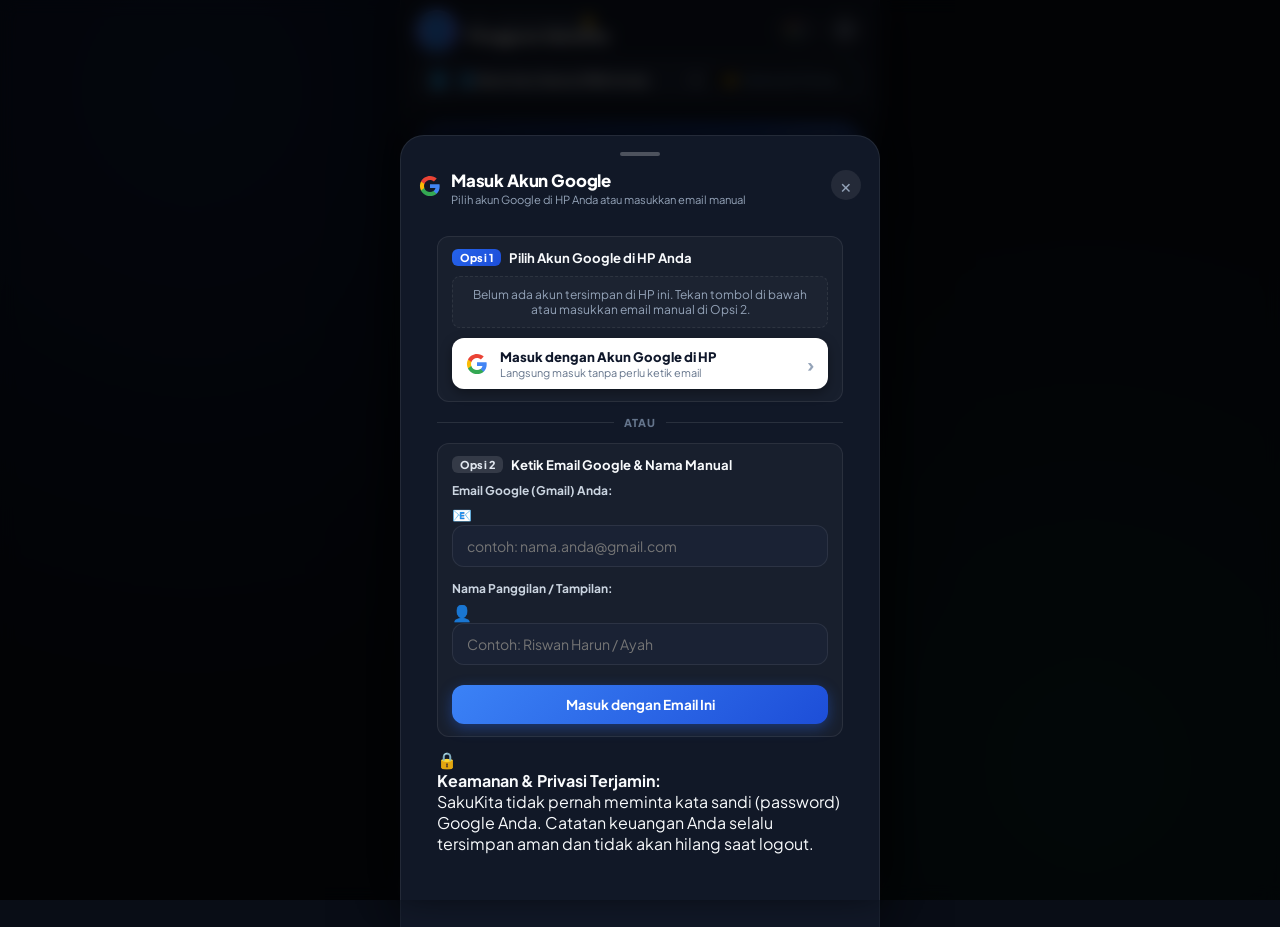
==== commit 20eca9d5: "Add files via upload" ====
--- a/index.html
+++ b/index.html
@@ -160,18 +160,13 @@
           </div>
         </div>
 
-        <!-- 4 Quick Actions Grid (Khas DANA / OVO: Catat, Mutasi PDF, Keluarga, Sheets) -->
+        <!-- 4 Quick Actions Grid: Catat, Keluarga, Unduh, Sinkron -->
         <div class="fintech-quick-actions-row">
           <button type="button" class="quick-action-circle-btn" onclick="handleNewTransactionClick()"
             title="Catat Transaksi">
             <div class="action-circle-icon bg-blue">➕</div>
             <span class="action-circle-label">Catat</span>
           </button>
-          <button type="button" class="quick-action-circle-btn" onclick="exportPersonalPdf()"
-            title="Cetak Rekening Koran (PDF) Resmi">
-            <div class="action-circle-icon bg-indigo">📄</div>
-            <span class="action-circle-label">Mutasi PDF</span>
-          </button>
           <button type="button" class="quick-action-circle-btn" onclick="openCollabModal()"
             title="Kelola Izin Pantau Keluarga">
             <div class="action-circle-icon bg-purple">👥</div>
@@ -179,10 +174,16 @@
           </button>
           <button type="button" class="quick-action-circle-btn action-btn-download" onclick="openDownloadModal()"
             title="Pusat Unduh Laporan Keuangan">
-            <div class="action-circle-icon bg-green">
-              📥
-            </div>
+            <div class="action-circle-icon bg-green">📥</div>
             <span class="action-circle-label">Unduh</span>
+          </button>
+          <button type="button" class="quick-action-circle-btn action-btn-sync" onclick="openGoogleSheetsModal()"
+            title="Koneksi & Sinkronisasi Google Sheets">
+            <div class="action-circle-icon bg-cyan" id="quick-action-sync-icon">
+              🔄
+              <span id="sheets-action-badge-dot" class="action-badge-dot"></span>
+            </div>
+            <span class="action-circle-label" id="quick-action-sync-label">Sinkron</span>
           </button>
         </div>
       </section>
@@ -311,8 +312,8 @@
           <div class="account-tile-left">
             <span class="account-tile-icon">📊</span>
             <div>
-              <strong class="account-tile-title">Google Sheets & Drive</strong>
-              <span class="account-tile-desc" id="sheets-quick-label">Auto-sync & backup mutasi pribadi</span>
+              <strong class="account-tile-title">Google Sheets & Pusat Data</strong>
+              <span class="account-tile-desc" id="sheets-quick-label">Koneksi auto-sync, webhook & unduh laporan</span>
             </div>
           </div>
           <span class="account-tile-arrow">›</span>
@@ -648,7 +649,7 @@
     </div>
   </div>
 
-  <!-- Modal 3: Hub Koneksi Khusus Google Spreadsheet (Auto-Sync Webhook) -->
+  <!-- Modal 3: Hub Koneksi Google Spreadsheet & Pusat Data Lengkap -->
   <div id="modal-sheets" class="modal-backdrop hidden" onclick="handleBackdropClick(event, 'modal-sheets')">
     <div class="modal-sheet modal-large">
       <div class="modal-handle"></div>
@@ -656,9 +657,9 @@
         <div class="modal-header-title-row">
           <span class="gsheets-header-icon">📊</span>
           <div>
-            <h3 id="gsheets-modal-title">Koneksi Google Spreadsheet</h3>
-            <span class="modal-header-sub" id="gsheets-modal-user-subtitle">Sinkronisasi otomatis mutasi transaksi
-              secara real-time</span>
+            <h3 id="gsheets-modal-title">Google Spreadsheet & Pusat Data</h3>
+            <span class="modal-header-sub" id="gsheets-modal-user-subtitle">Koneksi auto-sync real-time & pusat unduh
+              mutasi</span>
           </div>
         </div>
         <button class="modal-close" onclick="closeModal('modal-sheets')">&times;</button>
@@ -686,7 +687,7 @@
 
         <!-- Form Sambungkan Webhook (Langsung Terbuka & Jelas) -->
         <div class="settings-block" style="margin-top: 12px;">
-          <h4 class="settings-block-title" style="margin-bottom: 8px;">🔗 Sambungkan Webhook Google Sheets</h4>
+          <h4 class="settings-block-title" style="margin-bottom: 8px;">🔗 Pengaturan Webhook Auto-Sync</h4>
           <form id="form-sheets-config" onsubmit="handleSaveSheetsConfig(event)">
             <div class="form-group" style="margin-bottom: 12px;">
               <label for="cfg-webhook-url" style="display:flex; justify-content:space-between; align-items:center;">
@@ -731,49 +732,120 @@
           </form>
         </div>
 
+        <!-- Pusat Unduh & Ekspor Laporan Keuangan (4 Menu Lengkap) -->
+        <div class="settings-block" style="margin-top: 14px;">
+          <h4 class="settings-block-title" style="margin-bottom: 8px;">📥 Pusat Unduh &amp; Ekspor Data (4 Format)</h4>
+          <div class="download-options-list">
+            <!-- 1. Unduh E-Statement (PDF Bank) -->
+            <button type="button" class="download-option-card" onclick="exportPersonalPdf();"
+              title="Unduh Rekening Koran PDF">
+              <div class="download-opt-icon bg-pdf">📄</div>
+              <div class="download-opt-info">
+                <span class="download-opt-title">Unduh E-Statement (PDF Bank)</span>
+                <span class="download-opt-desc">Laporan mutasi rekening koran resmi standar perbankan (A4 rapi).</span>
+              </div>
+              <span class="download-opt-arrow">➔</span>
+            </button>
+
+            <!-- 2. Unduh Mutasi Bank (Format CSV / Excel) -->
+            <button type="button" class="download-option-card" onclick="exportPersonalCsv();"
+              title="Unduh Format CSV / Excel">
+              <div class="download-opt-icon bg-csv">📥</div>
+              <div class="download-opt-info">
+                <span class="download-opt-title">Unduh Mutasi Bank (Format CSV / Excel)</span>
+                <span class="download-opt-desc">File tabel transaksi lengkap, langsung terbuka di HP atau
+                  spreadsheet.</span>
+              </div>
+              <span class="download-opt-arrow">➔</span>
+            </button>
+
+            <!-- 3. Salin Data (1-Klik Siap Paste di Sheets) -->
+            <button type="button" class="download-option-card" onclick="copyTableForGoogleSheets();"
+              title="Salin Data ke Clipboard">
+              <div class="download-opt-icon bg-copy">📋</div>
+              <div class="download-opt-info">
+                <span class="download-opt-title">Salin Data (1-Klik Siap Paste di Sheets)</span>
+                <span class="download-opt-desc">Salin semua mutasi ke clipboard, tinggal buka Sheets lalu tempel di
+                  kotak A1.</span>
+              </div>
+              <span class="download-opt-arrow">➔</span>
+            </button>
+
+            <!-- 4. Buka Google Spreadsheet -->
+            <button type="button" class="download-option-card" onclick="handleAutoSheetOpen(event);"
+              title="Buka Spreadsheet">
+              <div class="download-opt-icon bg-sheets">↗️</div>
+              <div class="download-opt-info">
+                <span class="download-opt-title">Buka Google Spreadsheet</span>
+                <span class="download-opt-desc">Buka dokumen Google Spreadsheet mutasi Anda langsung di browser atau
+                  aplikasi.</span>
+              </div>
+              <span class="download-opt-arrow">➔</span>
+            </button>
+          </div>
+        </div>
+
         <!-- Panduan & Script Gratis Google Apps Script -->
         <div class="settings-block" style="margin-top: 14px;">
-          <h4 class="settings-block-title" style="margin-bottom: 6px;">📖 Panduan 3 Langkah Sambungkan Sheets</h4>
+          <h4 class="settings-block-title" style="margin-bottom: 6px;">📖 Panduan &amp; Kode Script (12 Kolom Lengkap)
+          </h4>
           <div style="font-size: 0.8rem; color: var(--text-secondary); line-height: 1.5; margin-bottom: 12px;">
             <p style="margin: 0 0 6px 0;">1. Buka file Google Sheets Anda di browser &gt; pilih menu <b>Ekstensi</b>
               &gt; <b>Apps Script</b>.</p>
             <p style="margin: 0 0 6px 0;">2. Hapus kode yang ada, tempel kode di bawah ini, lalu klik <b>Deploy
                 (Terapkan)</b> &gt; <b>Penerapan baru</b>.</p>
             <p style="margin: 0 0 6px 0;">3. Pilih jenis: <b>Aplikasi Web</b>, Jalankan sebagai: <b>Saya</b>, Akses:
-              <b>Siapa saja</b>, lalu salin URL Webhook dan tempel di formulir atas.</p>
+              <b>Siapa saja</b>, lalu salin URL Webhook dan tempel di formulir atas.
+            </p>
           </div>
 
           <div class="code-block-wrapper">
             <pre><code id="apps-script-code">function doPost(e) {
-  var sheet = SpreadsheetApp.getActiveSpreadsheet().getActiveSheet();
-  var data = JSON.parse(e.postData.contents);
-
-  // Jika spreadsheet masih kosong, buatkan judul kolom otomatis
-  if (sheet.getLastRow() === 0) {
+  try {
+    var sheet = SpreadsheetApp.getActiveSpreadsheet().getActiveSheet();
+    var data = JSON.parse(e.postData.contents);
+
+    // 1. Jika spreadsheet masih kosong, buatkan 12 judul kolom lengkap
+    if (sheet.getLastRow() === 0) {
+      sheet.appendRow([
+        'Waktu Transaksi',
+        'Nama Pemilik',
+        'Buku Kas',
+        'Tipe Mutasi',
+        'Kategori',
+        'Dompet / Rekening',
+        'Nominal Mutasi',
+        'Keterangan Transaksi',
+        'Total Pemasukan',
+        'Total Pengeluaran',
+        'Saldo Kas Tersedia',
+        'Daftar Kantong & Saldo Terakhir'
+      ]);
+      sheet.getRange(1, 1, 1, 12).setFontWeight("bold").setBackground("#e2e8f0");
+    }
+
+    // 2. Tambah baris transaksi seketika (Snapshot Keuangan Lengkap)
     sheet.appendRow([
-      'Waktu Transaksi',
-      'Nama Pemilik',
-      'Tipe Mutasi',
-      'Kategori',
-      'Dompet / Rekening',
-      'Nominal (Rp)',
-      'Keterangan Transaksi'
+      data.timestamp || new Date().toLocaleString('id-ID'),
+      data.userName || 'Pengguna',
+      data.spaceName || 'Buku Kas Utama',
+      data.type === 'INCOME' ? 'Pemasukan (+)' : (data.type === 'EXPENSE' ? 'Pengeluaran (-)' : data.type),
+      data.category || '-',
+      data.walletName || 'Dompet',
+      data.amountFormatted || data.amount || '0',
+      data.note || '-',
+      data.totalIncomeFormatted || '-',
+      data.totalExpenseFormatted || '-',
+      data.totalBalanceFormatted || '-',
+      data.walletsSummary || '-'
     ]);
+
+    return ContentService.createTextOutput(JSON.stringify({ status: "success" }))
+      .setMimeType(ContentService.MimeType.JSON);
+  } catch (err) {
+    return ContentService.createTextOutput(JSON.stringify({ status: "error", message: err.toString() }))
+      .setMimeType(ContentService.MimeType.JSON);
   }
-
-  // Tambah baris transaksi seketika (Real-Time Auto Sync)
-  sheet.appendRow([
-    data.timestamp || new Date().toLocaleString('id-ID'),
-    data.userName,
-    data.type === 'INCOME' ? 'Pemasukan (+)' : 'Pengeluaran (-)',
-    data.category,
-    data.walletName,
-    data.amountFormatted || data.amount,
-    data.note
-  ]);
-
-  return ContentService.createTextOutput(JSON.stringify({ status: "success" }))
-    .setMimeType(ContentService.MimeType.JSON);
 }</code></pre>
             <button class="btn-copy-code" onclick="copyAppsScriptCode()">📋 Salin Kode Apps Script</button>
           </div>
--- a/style.css
+++ b/style.css
@@ -360,26 +360,29 @@
   padding: 8px;
 }
 
+.btn-collab,
 .btn-collab-capsule {
-  background: rgba(59, 130, 246, 0.15);
-  border: 1px solid rgba(59, 130, 246, 0.35);
-  color: #93c5fd;
+  background: var(--bg-app) !important;
+  border: 1px solid rgba(255, 255, 255, 0.14) !important;
+  color: #93c5fd !important;
   border-radius: var(--radius-sm);
-  padding: 4px 8px;
-  font-size: 0.7rem;
-  font-weight: 700;
-  display: flex;
-  align-items: center;
-  gap: 4px;
+  padding: 4px 10px;
+  font-size: 0.72rem;
+  font-weight: 700;
+  display: flex;
+  align-items: center;
+  gap: 5px;
   cursor: pointer;
   white-space: nowrap;
   flex-shrink: 0;
   transition: all 0.2s;
 }
 
+.btn-collab:hover,
 .btn-collab-capsule:hover {
-  background: rgba(59, 130, 246, 0.25);
-  color: #fff;
+  background: rgba(59, 130, 246, 0.2) !important;
+  border-color: rgba(59, 130, 246, 0.45) !important;
+  color: #fff !important;
 }
 
 /* Viewer Warning Banner */
@@ -675,6 +678,10 @@
 
 .action-circle-icon.bg-green {
   background: linear-gradient(135deg, #34d399 0%, #059669 100%);
+}
+
+.action-circle-icon.bg-cyan {
+  background: linear-gradient(135deg, #06b6d4 0%, #0891b2 100%);
 }
 
 .action-circle-label {
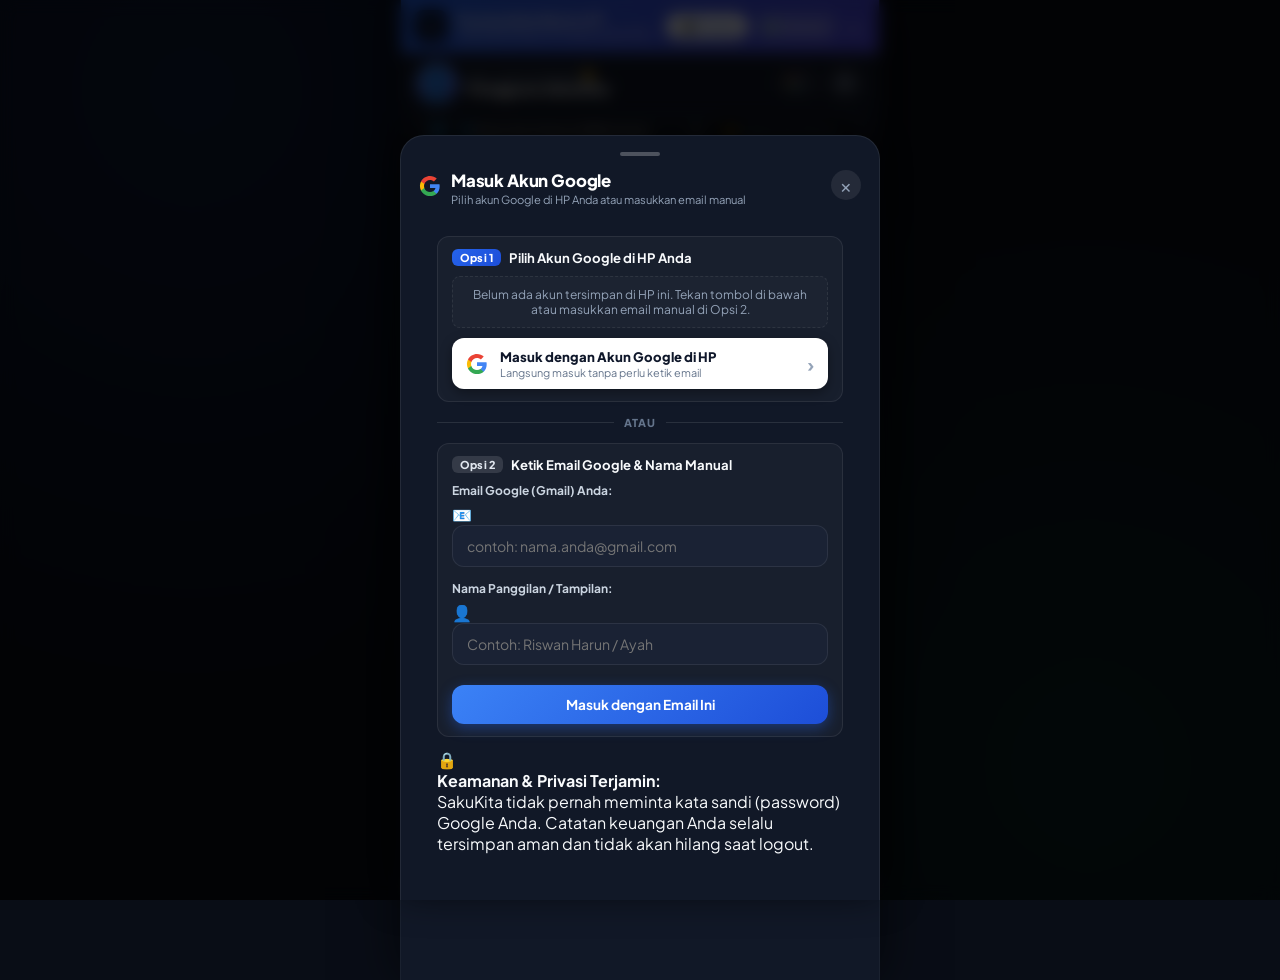
==== commit b528cd48: "Add files via upload" ====
--- a/index.html
+++ b/index.html
@@ -30,8 +30,8 @@
       <div class="pwa-banner-left">
         <img src="icon-192.png" width="32" height="32" class="pwa-app-logo" alt="SakuKita Icon">
         <div class="pwa-text-box">
-          <strong class="pwa-title">Pasang SakuKita</strong>
-          <span class="pwa-sub">Aplikasi siap pakai di layar HP Anda</span>
+          <strong class="pwa-title">Pasang SakuKita ke HP</strong>
+          <span class="pwa-sub">Siap pakai di layar HP tanpa unduh APK manual</span>
         </div>
       </div>
       <div class="pwa-banner-actions">
@@ -39,8 +39,9 @@
           <span>📲 Pasang</span>
         </button>
         <button class="btn-pwa-guide" onclick="openInstallGuideModal()" title="Panduan Pasang di HP">
-          <span>ℹ️</span>
+          <span>ℹ️ Panduan</span>
         </button>
+        <button class="btn-pwa-dismiss" onclick="dismissPwaBanner()" title="Tutup Banner">&times;</button>
       </div>
     </div>
 
@@ -126,7 +127,7 @@
           <div class="role-and-sync-row">
             <span id="access-role-tag" class="role-badge role-owner">👑 Pemilik</span>
             <div id="sheets-sync-status-badge" class="sheets-sync-badge-pill disconnected"
-              onclick="openGoogleSheetsModal()" title="Status Sinkronisasi Google Sheets">
+              title="Pemberitahuan Status Sinkronisasi Google Sheets">
               <span class="sheets-live-dot"></span>
               <span id="sheets-sync-status-text">Sheets Belum Konek</span>
             </div>
@@ -657,9 +658,9 @@
         <div class="modal-header-title-row">
           <span class="gsheets-header-icon">📊</span>
           <div>
-            <h3 id="gsheets-modal-title">Google Spreadsheet & Pusat Data</h3>
-            <span class="modal-header-sub" id="gsheets-modal-user-subtitle">Koneksi auto-sync real-time & pusat unduh
-              mutasi</span>
+            <h3 id="gsheets-modal-title">Koneksi &amp; Sinkronisasi Google Sheets</h3>
+            <span class="modal-header-sub" id="gsheets-modal-user-subtitle">Hubungkan webhook Google Apps Script untuk
+              auto-sync mutasi real-time</span>
           </div>
         </div>
         <button class="modal-close" onclick="closeModal('modal-sheets')">&times;</button>
@@ -730,59 +731,6 @@
               💾 Simpan & Sambungkan Webhook
             </button>
           </form>
-        </div>
-
-        <!-- Pusat Unduh & Ekspor Laporan Keuangan (4 Menu Lengkap) -->
-        <div class="settings-block" style="margin-top: 14px;">
-          <h4 class="settings-block-title" style="margin-bottom: 8px;">📥 Pusat Unduh &amp; Ekspor Data (4 Format)</h4>
-          <div class="download-options-list">
-            <!-- 1. Unduh E-Statement (PDF Bank) -->
-            <button type="button" class="download-option-card" onclick="exportPersonalPdf();"
-              title="Unduh Rekening Koran PDF">
-              <div class="download-opt-icon bg-pdf">📄</div>
-              <div class="download-opt-info">
-                <span class="download-opt-title">Unduh E-Statement (PDF Bank)</span>
-                <span class="download-opt-desc">Laporan mutasi rekening koran resmi standar perbankan (A4 rapi).</span>
-              </div>
-              <span class="download-opt-arrow">➔</span>
-            </button>
-
-            <!-- 2. Unduh Mutasi Bank (Format CSV / Excel) -->
-            <button type="button" class="download-option-card" onclick="exportPersonalCsv();"
-              title="Unduh Format CSV / Excel">
-              <div class="download-opt-icon bg-csv">📥</div>
-              <div class="download-opt-info">
-                <span class="download-opt-title">Unduh Mutasi Bank (Format CSV / Excel)</span>
-                <span class="download-opt-desc">File tabel transaksi lengkap, langsung terbuka di HP atau
-                  spreadsheet.</span>
-              </div>
-              <span class="download-opt-arrow">➔</span>
-            </button>
-
-            <!-- 3. Salin Data (1-Klik Siap Paste di Sheets) -->
-            <button type="button" class="download-option-card" onclick="copyTableForGoogleSheets();"
-              title="Salin Data ke Clipboard">
-              <div class="download-opt-icon bg-copy">📋</div>
-              <div class="download-opt-info">
-                <span class="download-opt-title">Salin Data (1-Klik Siap Paste di Sheets)</span>
-                <span class="download-opt-desc">Salin semua mutasi ke clipboard, tinggal buka Sheets lalu tempel di
-                  kotak A1.</span>
-              </div>
-              <span class="download-opt-arrow">➔</span>
-            </button>
-
-            <!-- 4. Buka Google Spreadsheet -->
-            <button type="button" class="download-option-card" onclick="handleAutoSheetOpen(event);"
-              title="Buka Spreadsheet">
-              <div class="download-opt-icon bg-sheets">↗️</div>
-              <div class="download-opt-info">
-                <span class="download-opt-title">Buka Google Spreadsheet</span>
-                <span class="download-opt-desc">Buka dokumen Google Spreadsheet mutasi Anda langsung di browser atau
-                  aplikasi.</span>
-              </div>
-              <span class="download-opt-arrow">➔</span>
-            </button>
-          </div>
         </div>
 
         <!-- Panduan & Script Gratis Google Apps Script -->
@@ -1412,13 +1360,12 @@
             </div>
           </div>
           <div class="ip-address-display-box">
-            <span class="ip-label">Tautan Langsung Buka di Browser HP:</span>
+            <span class="ip-label">Tautan Online Resmi (Bisa Dibuka di Mana Saja):</span>
             <div class="ip-input-row">
-              <input type="text" id="phone-app-url" class="ip-field" value="http://192.168.101.71:8080" readonly>
+              <input type="text" id="phone-app-url" class="ip-field" value="https://riswanharun30-art.github.io/sakukita/index.html" readonly>
               <button type="button" class="btn-copy-ip" onclick="copyPhoneUrl()">Salin Link HP</button>
             </div>
-            <span class="ip-hint">💡 <b>Langkah Mudah:</b> Hubungkan HP ke Wi-Fi / Hotspot yang sama dengan laptop. Buka
-              link di atas lewat Chrome di HP, lalu tap <b>"Pasang Sekarang"</b>!</span>
+            <span class="ip-hint">💡 <b>Langkah Mudah:</b> Buka link resmi di atas lewat browser Chrome atau Safari di HP pasangan Anda, lalu tap <b>"Pasang Sekarang"</b>!</span>
           </div>
 
           <div class="cloud-hosting-box">
--- a/style.css
+++ b/style.css
@@ -187,6 +187,22 @@
   display: inline-flex;
   align-items: center;
   white-space: nowrap;
+}
+
+.btn-pwa-dismiss {
+  background: transparent;
+  border: none;
+  color: rgba(255, 255, 255, 0.7);
+  font-size: 1.25rem;
+  font-weight: 700;
+  cursor: pointer;
+  padding: 0 4px;
+  line-height: 1;
+  transition: color 0.2s ease;
+}
+
+.btn-pwa-dismiss:hover {
+  color: #ffffff;
 }
 
 /* ==========================================================================
@@ -2912,7 +2928,8 @@
   border-radius: 12px;
   font-size: 0.65rem;
   font-weight: 700;
-  cursor: pointer;
+  cursor: default;
+  user-select: none;
   transition: all 0.2s ease;
   backdrop-filter: blur(8px);
 }
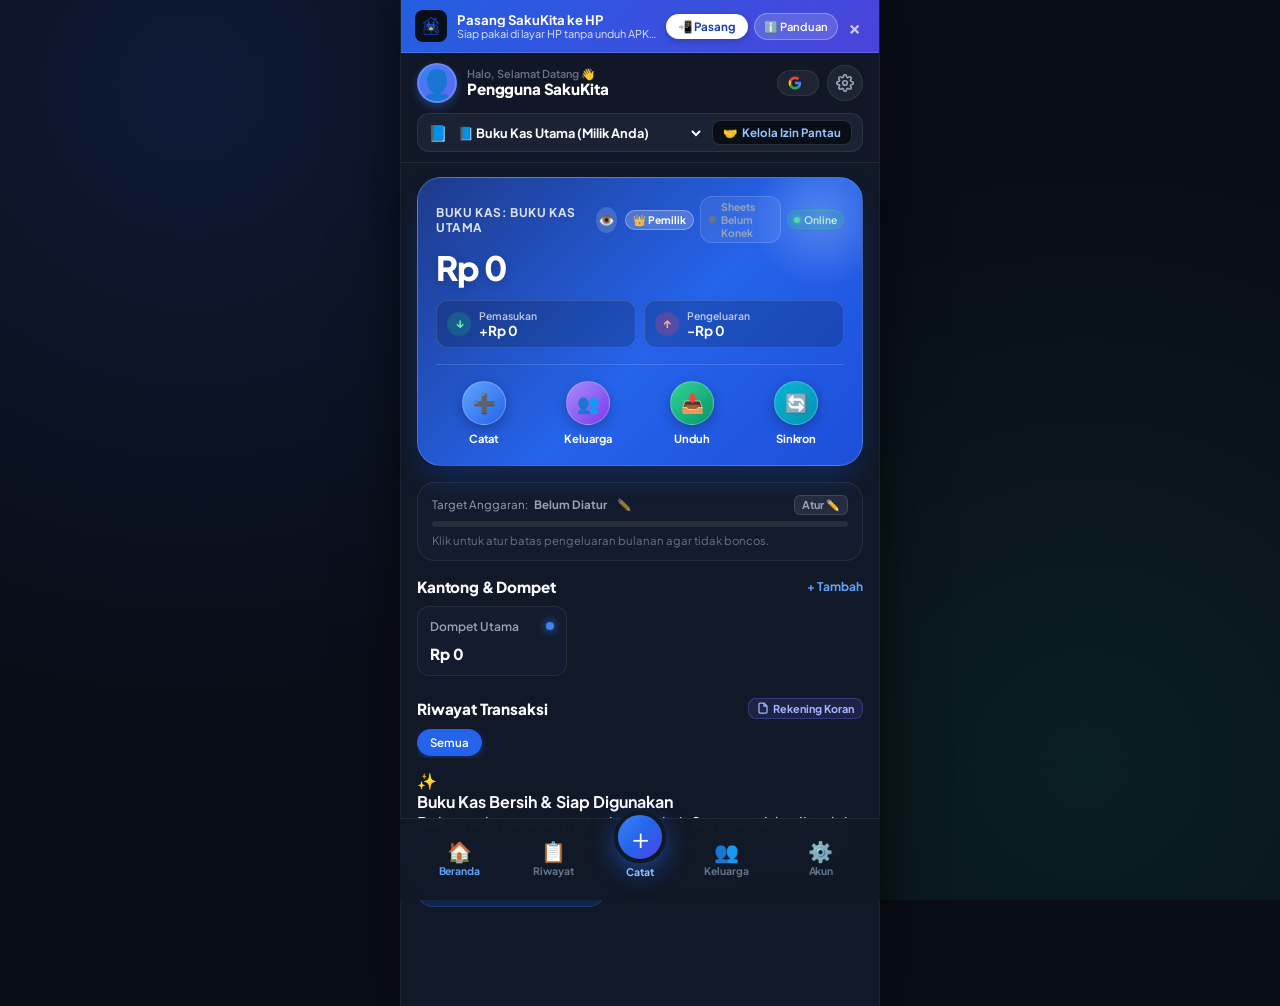
==== commit f32cb6d3: "Add files via upload" ====
--- a/index.html
+++ b/index.html
@@ -178,7 +178,7 @@
             <div class="action-circle-icon bg-green">📥</div>
             <span class="action-circle-label">Unduh</span>
           </button>
-          <button type="button" class="quick-action-circle-btn action-btn-sync" onclick="openGoogleSheetsModal()"
+          <button type="button" class="quick-action-circle-btn action-btn-sync" onclick="openSyncOnlyModal()"
             title="Koneksi & Sinkronisasi Google Sheets">
             <div class="action-circle-icon bg-cyan" id="quick-action-sync-icon">
               🔄
@@ -190,13 +190,20 @@
       </section>
 
       <!-- Monthly Budget Section -->
-      <section class="budget-fintech-card">
+      <section class="budget-fintech-card" id="budget-card" onclick="openBudgetModal()" title="Klik untuk atur atau ubah target anggaran bulanan">
         <div class="budget-info">
-          <span>Target Anggaran Bulanan: <b id="budget-limit-text">Rp 0</b></span>
+          <span id="budget-label-row" style="display:flex; align-items:center; gap:6px;">
+            <span id="budget-title-text">Target Anggaran Bulanan:</span>
+            <b id="budget-limit-text">Rp 0</b>
+            <span class="budget-edit-badge" title="Atur Anggaran">✏️</span>
+          </span>
           <span id="budget-percentage" class="budget-pct">0%</span>
         </div>
         <div class="progress-bar-bg">
           <div id="budget-progress-fill" class="progress-bar-fill" style="width: 0%;"></div>
+        </div>
+        <div id="budget-sub-info" class="budget-sub-info">
+          <span style="font-size:0.72rem; color:var(--text-muted);">Klik di sini untuk pasang batas pengeluaran bulanan</span>
         </div>
       </section>
 
@@ -486,7 +493,8 @@
         <div class="form-group">
           <label for="wallet-name">Nama Dompet / Rekening</label>
           <input type="text" id="wallet-name" class="form-control"
-            placeholder="Contoh: BCA Tabungan, Rekening Mandiri, Kas Tunai" required>
+            placeholder="Contoh: BCA Tabungan, DANA, OVO, Gopay, Kas Tunai" required
+            oninput="handleWalletNameInput(this)">
         </div>
 
         <div class="form-group">
@@ -498,45 +506,76 @@
           </div>
         </div>
 
-        <!-- Biaya Admin Bank Bulanan Otomatis (Opsional) -->
-        <div class="form-group">
-          <div class="label-with-badge-row">
-            <label for="wallet-admin-fee">Biaya Admin Bank Bulanan (Opsional)</label>
-            <span class="badge-feature-pill">⚡ Auto-Potong Tiap Bulan</span>
-          </div>
-          <div class="currency-input-wrapper">
-            <span class="currency-prefix">Rp</span>
-            <input type="text" id="wallet-admin-fee" class="form-control" placeholder="0 (Contoh: 14.000 untuk BCA)"
-              inputmode="numeric" oninput="formatCurrencyInput(this)">
-          </div>
-          <span class="field-hint">Jika diisi (misal: Rp 14.000), aplikasi akan otomatis memotong saldo dompet ini
-            setiap bulan sebagai mutasi pengeluaran biaya admin bank.</span>
-        </div>
-
-        <!-- Kolom Pilihan Tanggal Pemotongan Bulanan -->
-        <div class="form-group">
-          <label for="wallet-admin-day">Dipotong Setiap Tanggal:</label>
-          <div class="input-with-icon">
-            <span class="input-prefix-icon">📅</span>
-            <select id="wallet-admin-day" class="form-control">
-              <option value="25" selected>Tanggal 25 (Standar BCA)</option>
-              <option value="akhir">Akhir Bulan (Tanggal Terakhir)</option>
-              <option value="1">Tanggal 1 (Awal Bulan)</option>
-              <option value="5">Tanggal 5</option>
-              <option value="10">Tanggal 10</option>
-              <option value="15">Tanggal 15</option>
-              <option value="20">Tanggal 20</option>
-              <option value="21">Tanggal 21</option>
-              <option value="22">Tanggal 22</option>
-              <option value="23">Tanggal 23</option>
-              <option value="24">Tanggal 24</option>
-              <option value="26">Tanggal 26</option>
-              <option value="27">Tanggal 27</option>
-              <option value="28">Tanggal 28</option>
-            </select>
-          </div>
-          <span class="field-hint">Pilih tanggal pemotongan bulanan yang sesuai dengan mutasi asli rekening bank
-            Anda.</span>
+        <!-- Pilihan Centang Bebas Biaya Admin (Khusus E-Wallet & Kas) -->
+        <div class="form-group" style="margin-bottom: 12px;">
+          <div class="checkbox-pill-card" onclick="toggleWalletNoAdminFee()"
+            style="display: flex; align-items: center; justify-content: space-between; padding: 10px 12px; background: rgba(16, 185, 129, 0.08); border: 1px solid rgba(16, 185, 129, 0.25); border-radius: 10px; cursor: pointer; transition: all 0.2s ease;">
+            <div style="display: flex; align-items: flex-start; gap: 10px;">
+              <input type="checkbox" id="wallet-no-admin"
+                style="width: 18px; height: 18px; accent-color: #10b981; cursor: pointer; margin-top: 2px;"
+                onchange="handleWalletNoAdminChange(this.checked)" onclick="event.stopPropagation()">
+              <div>
+                <label for="wallet-no-admin"
+                  style="font-size: 0.84rem; font-weight: 700; color: #a7f3d0; cursor: pointer; display: block; margin: 0;">
+                  Bebas Biaya Admin (E-Wallet / Kas Tunai)
+                </label>
+                <span style="font-size: 0.72rem; color: var(--text-muted); display: block; margin-top: 2px;">
+                  Centang opsi ini jika dompet adalah E-Wallet (DANA, OVO, GoPay, ShopeePay) atau Kas Tunai tanpa biaya bulanan (Rp 0).
+                </span>
+              </div>
+            </div>
+            <span style="font-size: 1.2rem; flex-shrink: 0; margin-left: 6px;">📱</span>
+          </div>
+        </div>
+
+        <!-- Biaya Admin Bank Bulanan Otomatis (Opsional - Terbuka jika bukan E-Wallet) -->
+        <div id="wallet-admin-fee-block">
+          <div class="form-group">
+            <div class="label-with-badge-row">
+              <label for="wallet-admin-fee">Biaya Admin Bank Bulanan (Opsional)</label>
+              <span class="badge-feature-pill">⚡ Auto-Potong Tiap Bulan</span>
+            </div>
+            <div class="currency-input-wrapper">
+              <span class="currency-prefix">Rp</span>
+              <input type="text" id="wallet-admin-fee" class="form-control" placeholder="0 (Contoh: 14.000 untuk BCA)"
+                inputmode="numeric" oninput="formatCurrencyInput(this)">
+            </div>
+            <span class="field-hint">Jika diisi (misal: Rp 14.000), aplikasi akan otomatis memotong saldo dompet ini
+              setiap bulan sebagai mutasi pengeluaran biaya admin bank.</span>
+          </div>
+
+          <!-- Kolom Pilihan Tanggal Pemotongan Bulanan -->
+          <div class="form-group">
+            <label for="wallet-admin-day">Dipotong Setiap Tanggal:</label>
+            <div class="input-with-icon">
+              <span class="input-prefix-icon">📅</span>
+              <select id="wallet-admin-day" class="form-control">
+                <option value="25" selected>Tanggal 25 (Standar BCA)</option>
+                <option value="akhir">Akhir Bulan (Tanggal Terakhir)</option>
+                <option value="1">Tanggal 1 (Awal Bulan)</option>
+                <option value="5">Tanggal 5</option>
+                <option value="10">Tanggal 10</option>
+                <option value="15">Tanggal 15</option>
+                <option value="20">Tanggal 20</option>
+                <option value="21">Tanggal 21</option>
+                <option value="22">Tanggal 22</option>
+                <option value="23">Tanggal 23</option>
+                <option value="24">Tanggal 24</option>
+                <option value="26">Tanggal 26</option>
+                <option value="27">Tanggal 27</option>
+                <option value="28">Tanggal 28</option>
+              </select>
+            </div>
+            <span class="field-hint">Pilih tanggal pemotongan bulanan yang sesuai dengan mutasi asli rekening bank
+              Anda.</span>
+          </div>
+        </div>
+
+        <!-- Banner Info ketika Bebas Admin Aktif -->
+        <div id="wallet-free-admin-notice" class="hidden"
+          style="margin-bottom: 14px; padding: 10px 12px; background: rgba(16, 185, 129, 0.1); border: 1px dashed rgba(16, 185, 129, 0.35); border-radius: 8px; font-size: 0.74rem; color: #a7f3d0; display: flex; align-items: center; gap: 8px;">
+          <span style="font-size: 1rem;">✅</span>
+          <span><b>Dompet Bebas Biaya Admin:</b> Saldo dompet ini tidak akan dipotong biaya admin bulanan (Rp 0).</span>
         </div>
 
         <div class="form-group">
@@ -686,8 +725,61 @@
           </button>
         </div>
 
+        <!-- Pusat Unduh Laporan Keuangan (4 Menu Lengkap) -->
+        <div class="settings-block" style="margin-top: 14px;">
+          <h4 class="settings-block-title" style="margin-bottom: 8px;">📥 Pusat Unduh Laporan Keuangan</h4>
+          <div class="download-options-list">
+            <!-- 1. Unduh E-Statement (PDF Bank) -->
+            <button type="button" class="download-option-card"
+              onclick="closeModal('modal-sheets'); exportPersonalPdf();" title="Unduh Rekening Koran PDF">
+              <div class="download-opt-icon bg-pdf">📄</div>
+              <div class="download-opt-info">
+                <span class="download-opt-title">Unduh E-Statement (PDF Bank)</span>
+                <span class="download-opt-desc">Laporan mutasi rekening koran resmi standar perbankan (A4 rapi).</span>
+              </div>
+              <span class="download-opt-arrow">➔</span>
+            </button>
+
+            <!-- 2. Unduh Mutasi Bank (Format CSV / Excel) -->
+            <button type="button" class="download-option-card"
+              onclick="closeModal('modal-sheets'); exportPersonalCsv();" title="Unduh Format CSV / Excel">
+              <div class="download-opt-icon bg-csv">📥</div>
+              <div class="download-opt-info">
+                <span class="download-opt-title">Unduh Mutasi Bank (Format CSV / Excel)</span>
+                <span class="download-opt-desc">File tabel transaksi lengkap, langsung terbuka di HP atau aplikasi
+                  spreadsheet.</span>
+              </div>
+              <span class="download-opt-arrow">➔</span>
+            </button>
+
+            <!-- 3. Salin Data (1-Klik Siap Paste di Sheets) -->
+            <button type="button" class="download-option-card"
+              onclick="closeModal('modal-sheets'); copyTableForGoogleSheets();" title="Salin Data ke Clipboard">
+              <div class="download-opt-icon bg-copy">📋</div>
+              <div class="download-opt-info">
+                <span class="download-opt-title">Salin Data (1-Klik Siap Paste di Sheets)</span>
+                <span class="download-opt-desc">Salin semua mutasi ke clipboard, tinggal buka Sheets lalu tempel di
+                  kotak A1.</span>
+              </div>
+              <span class="download-opt-arrow">➔</span>
+            </button>
+
+            <!-- 4. Buka Google Spreadsheet -->
+            <button type="button" class="download-option-card"
+              onclick="closeModal('modal-sheets'); handleAutoSheetOpen(event);" title="Buka Spreadsheet">
+              <div class="download-opt-icon bg-sheets">↗️</div>
+              <div class="download-opt-info">
+                <span class="download-opt-title">Buka Google Spreadsheet</span>
+                <span class="download-opt-desc">Buka dokumen Google Spreadsheet mutasi Anda langsung di browser atau
+                  aplikasi.</span>
+              </div>
+              <span class="download-opt-arrow">➔</span>
+            </button>
+          </div>
+        </div>
+
         <!-- Form Sambungkan Webhook (Langsung Terbuka & Jelas) -->
-        <div class="settings-block" style="margin-top: 12px;">
+        <div class="settings-block" style="margin-top: 14px;">
           <h4 class="settings-block-title" style="margin-bottom: 8px;">🔗 Pengaturan Webhook Auto-Sync</h4>
           <form id="form-sheets-config" onsubmit="handleSaveSheetsConfig(event)">
             <div class="form-group" style="margin-bottom: 12px;">
@@ -802,6 +894,148 @@
     </div>
   </div>
 
+  <!-- Modal 3B: Menu Khusus Sinkron (HANYA Berisi Google Spreadsheet, Webhook & Skrip - Tanpa Pusat Unduh) -->
+  <div id="modal-sync" class="modal-backdrop hidden" onclick="handleBackdropClick(event, 'modal-sync')">
+    <div class="modal-sheet modal-large">
+      <div class="modal-handle"></div>
+      <div class="modal-header">
+        <div class="modal-header-title-row">
+          <span class="gsheets-header-icon">📊</span>
+          <div>
+            <h3>Sinkronisasi Google Spreadsheet</h3>
+            <span class="modal-header-sub">Koneksi Webhook &amp; Kode Script Auto-Sync Real-Time</span>
+          </div>
+        </div>
+        <button class="modal-close" onclick="closeModal('modal-sync')">&times;</button>
+      </div>
+
+      <div class="sheets-modal-content">
+        <!-- 1. Status & Auto Connection Card -->
+        <div class="gsheets-status-card">
+          <div class="gsheets-status-top">
+            <div class="gsheets-status-info">
+              <span class="gsheets-status-dot"></span>
+              <strong>Status: Sinkronisasi Google Sheets</strong>
+            </div>
+            <span class="gsheets-badge-live">Memeriksa...</span>
+          </div>
+          <p class="gsheets-status-desc gsheets-status-desc-text">
+            Masukkan URL Webhook Google Apps Script di bawah agar setiap transaksi otomatis tercatat di Google Spreadsheet Anda.
+          </p>
+          <button type="button" class="btn-test-webhook hidden" onclick="testGoogleSheetsWebhook()">
+            <span>🧪 Uji Coba Kirim Data Tes ke Google Spreadsheet</span>
+          </button>
+        </div>
+
+        <!-- 2. Form Sambungkan Webhook (Auto-Sync) -->
+        <div class="settings-block" style="margin-top: 14px;">
+          <h4 class="settings-block-title" style="margin-bottom: 8px;">🔗 Pengaturan Webhook Auto-Sync</h4>
+          <form id="form-sync-only-config" onsubmit="handleSaveSheetsConfig(event)">
+            <div class="form-group" style="margin-bottom: 12px;">
+              <label for="cfg-webhook-url-sync" style="display:flex; justify-content:space-between; align-items:center;">
+                <span>URL Webhook Google Apps Script:</span>
+                <span class="field-hint" style="margin:0; font-size:0.75rem; color:#60a5fa;">Wajib berakhiran /exec</span>
+              </label>
+              <input type="url" id="cfg-webhook-url-sync" class="form-control"
+                placeholder="https://script.google.com/macros/s/.../exec" required
+                style="font-size:0.85rem; padding: 10px 12px;">
+              <span class="field-hint" style="margin-top:4px; font-size:0.72rem; color:var(--text-muted);">
+                Dapatkan URL ini setelah klik <b>Deploy (Terapkan)</b> &gt; <b>Penerapan Baru</b> di Google Apps Script.
+              </span>
+            </div>
+
+            <!-- Optional Custom Sheet URL -->
+            <div class="form-group" style="margin-bottom: 12px;">
+              <label for="cfg-sheet-url-sync" style="font-size:0.8rem; color:var(--text-secondary);">
+                Link Google Spreadsheet Anda (Opsional):
+              </label>
+              <input type="url" id="cfg-sheet-url-sync" class="form-control"
+                placeholder="https://docs.google.com/spreadsheets/d/..." style="font-size:0.85rem; padding: 9px 12px;">
+            </div>
+
+            <div class="toggle-row"
+              style="margin-bottom: 14px; padding: 10px 12px; background: rgba(255,255,255,0.03); border-radius: 8px;">
+              <div>
+                <strong style="font-size:0.85rem;">Auto-Sync Real-Time</strong>
+                <p style="font-size:0.75rem; color:var(--text-muted); margin:0;">Kirim mutasi seketika setiap kali transaksi dicatat atau dihapus.</p>
+              </div>
+              <label class="switch">
+                <input type="checkbox" id="cfg-autosync-toggle-sync" checked>
+                <span class="slider"></span>
+              </label>
+            </div>
+
+            <button type="submit" class="btn-save-settings"
+              style="width:100%; padding: 12px; font-weight:700; background:linear-gradient(135deg, #10b981, #059669);">
+              💾 Simpan &amp; Sambungkan Webhook
+            </button>
+          </form>
+        </div>
+
+        <!-- 3. Panduan & Script Gratis Google Apps Script (12 Kolom Lengkap) - PENTING! -->
+        <div class="settings-block" style="margin-top: 14px;">
+          <h4 class="settings-block-title" style="margin-bottom: 6px;">📖 Panduan &amp; Kode Script (12 Kolom Lengkap)</h4>
+          <div style="font-size: 0.8rem; color: var(--text-secondary); line-height: 1.5; margin-bottom: 12px;">
+            <p style="margin: 0 0 6px 0;">1. Buka file Google Sheets Anda di browser &gt; pilih menu <b>Ekstensi</b> &gt; <b>Apps Script</b>.</p>
+            <p style="margin: 0 0 6px 0;">2. Hapus kode yang ada, tempel kode di bawah ini, lalu klik <b>Deploy (Terapkan)</b> &gt; <b>Penerapan baru</b>.</p>
+            <p style="margin: 0 0 6px 0;">3. Pilih jenis: <b>Aplikasi Web</b>, Jalankan sebagai: <b>Saya</b>, Akses: <b>Siapa saja</b>, lalu salin URL Webhook dan tempel di formulir atas.</p>
+          </div>
+
+          <div class="code-block-wrapper">
+            <pre><code id="apps-script-code-sync">function doPost(e) {
+  try {
+    var sheet = SpreadsheetApp.getActiveSpreadsheet().getActiveSheet();
+    var data = JSON.parse(e.postData.contents);
+
+    // 1. Jika spreadsheet masih kosong, buatkan 12 judul kolom lengkap
+    if (sheet.getLastRow() === 0) {
+      sheet.appendRow([
+        'Waktu Transaksi',
+        'Nama Pemilik',
+        'Buku Kas',
+        'Tipe Mutasi',
+        'Kategori',
+        'Dompet / Rekening',
+        'Nominal Mutasi',
+        'Keterangan Transaksi',
+        'Total Pemasukan',
+        'Total Pengeluaran',
+        'Saldo Kas Tersedia',
+        'Daftar Kantong & Saldo Terakhir'
+      ]);
+      sheet.getRange(1, 1, 1, 12).setFontWeight("bold").setBackground("#e2e8f0");
+    }
+
+    // 2. Tambah baris transaksi seketika (Snapshot Keuangan Lengkap)
+    sheet.appendRow([
+      data.timestamp || new Date().toLocaleString('id-ID'),
+      data.userName || 'Pengguna',
+      data.spaceName || 'Buku Kas Utama',
+      data.type === 'INCOME' ? 'Pemasukan (+)' : (data.type === 'EXPENSE' ? 'Pengeluaran (-)' : data.type),
+      data.category || '-',
+      data.walletName || 'Dompet',
+      data.amountFormatted || data.amount || '0',
+      data.note || '-',
+      data.totalIncomeFormatted || '-',
+      data.totalExpenseFormatted || '-',
+      data.totalBalanceFormatted || '-',
+      data.walletsSummary || '-'
+    ]);
+
+    return ContentService.createTextOutput(JSON.stringify({ status: "success" }))
+      .setMimeType(ContentService.MimeType.JSON);
+  } catch (err) {
+    return ContentService.createTextOutput(JSON.stringify({ status: "error", message: err.toString() }))
+      .setMimeType(ContentService.MimeType.JSON);
+  }
+}</code></pre>
+            <button class="btn-copy-code" onclick="copyAppsScriptCode()">📋 Salin Kode Apps Script (12 Kolom)</button>
+          </div>
+        </div>
+      </div>
+    </div>
+  </div>
+
   <!-- Modal: Pusat Unduh Laporan Keuangan (Khusus 4 Menu Unduh) -->
   <div id="modal-download" class="modal-backdrop hidden" onclick="handleBackdropClick(event, 'modal-download')">
     <div class="modal-sheet">
@@ -1066,6 +1300,177 @@
       <div id="collab-content-area" class="collab-modal-content">
         <!-- Rendered dynamically via JS based on active user and active space -->
       </div>
+    </div>
+  </div>
+
+  <!-- Modal: Atur Target Anggaran Bulanan -->
+  <div id="modal-budget" class="modal-backdrop hidden" onclick="handleBackdropClick(event, 'modal-budget')">
+    <div class="modal-sheet">
+      <div class="modal-handle"></div>
+      <div class="modal-header">
+        <div class="modal-header-title-row">
+          <span class="collab-header-icon" style="background: rgba(99, 102, 241, 0.15); color: #818cf8;">🎯</span>
+          <div>
+            <h3>Target Anggaran Bulanan</h3>
+            <span class="modal-header-sub">Batas maksimal pengeluaran buku kas bulan ini</span>
+          </div>
+        </div>
+        <button class="modal-close" onclick="closeModal('modal-budget')">&times;</button>
+      </div>
+
+      <form id="form-budget" onsubmit="handleSaveBudget(event)">
+        <div class="budget-modal-summary"
+          style="background: var(--bg-surface-elevated); padding: 12px 14px; border-radius: 12px; margin-bottom: 16px; border: 1px solid var(--border-color);">
+          <div style="display:flex; justify-content:space-between; font-size:0.8rem; margin-bottom:6px; color:var(--text-muted);">
+            <span>Pengeluaran Bulan Ini:</span>
+            <strong id="modal-budget-current-expense" style="color:#f43f5e;">Rp 0</strong>
+          </div>
+          <div style="display:flex; justify-content:space-between; font-size:0.8rem; color:var(--text-muted);">
+            <span>Status Anggaran:</span>
+            <strong id="modal-budget-current-status" style="color:#10b981;">Aman</strong>
+          </div>
+        </div>
+
+        <div class="form-group">
+          <label for="budget-amount-input">Batas Nominal Target Bulanan:</label>
+          <div class="currency-input-wrapper">
+            <span class="currency-prefix">Rp</span>
+            <input type="text" id="budget-amount-input" class="form-control" placeholder="0 (Contoh: 5.000.000)"
+              inputmode="numeric" oninput="formatCurrencyInput(this)" required>
+          </div>
+          <span class="field-hint">
+            Batas maksimal pengeluaran buku kas ini setiap bulannya. Isi Rp 0 jika tidak ingin membatasi anggaran.
+          </span>
+        </div>
+
+        <!-- Tombol Preset Cepat -->
+        <div class="form-group">
+          <label style="font-size:0.75rem; color:var(--text-muted); margin-bottom:6px; display:block;">Pilihan Cepat Target:</label>
+          <div style="display:flex; gap:6px; flex-wrap:wrap;">
+            <button type="button" class="btn-preset-pill" onclick="setBudgetPreset(3000000)">Rp 3 Juta</button>
+            <button type="button" class="btn-preset-pill" onclick="setBudgetPreset(5000000)">Rp 5 Juta</button>
+            <button type="button" class="btn-preset-pill" onclick="setBudgetPreset(7500000)">Rp 7.5 Juta</button>
+            <button type="button" class="btn-preset-pill" onclick="setBudgetPreset(10000000)">Rp 10 Juta</button>
+            <button type="button" class="btn-preset-pill" onclick="setBudgetPreset(0)" style="border-color:rgba(244,63,94,0.3); color:#f43f5e;">Matikan (Rp 0)</button>
+          </div>
+        </div>
+
+        <div class="modal-form-actions">
+          <button type="button" class="btn-cancel" onclick="closeModal('modal-budget')">Batal</button>
+          <button type="submit" class="btn-submit-tx">Simpan Target</button>
+        </div>
+      </form>
+    </div>
+  </div>
+
+  <!-- Modal: Cari Undangan Masuk dari Pasangan -->
+  <div id="modal-find-invite" class="modal-backdrop hidden" onclick="handleBackdropClick(event, 'modal-find-invite')">
+    <div class="modal-sheet">
+      <div class="modal-handle"></div>
+      <div class="modal-header">
+        <div class="modal-header-title-row">
+          <span class="collab-header-icon" style="background: rgba(16, 185, 129, 0.15); color: #34d399;">🔍</span>
+          <div>
+            <h3>Cari Undangan Masuk</h3>
+            <span class="modal-header-sub">Hubungkan Buku Kas Pasangan Antar-HP</span>
+          </div>
+        </div>
+        <button class="modal-close" onclick="closeModal('modal-find-invite')">&times;</button>
+      </div>
+
+      <div style="padding: 4px 0 16px 0;">
+        <div style="background: rgba(59, 130, 246, 0.08); border: 1px solid rgba(59, 130, 246, 0.2); border-radius: 12px; padding: 12px; margin-bottom: 16px; font-size: 0.8rem; color: #93c5fd; line-height: 1.45;">
+          💡 <b>Cara Terhubung dengan Pasangan:</b><br>
+          Masukkan email Google yang didaftarkan pasangan Anda di menu <i>Izin Akses & Kolaborasi</i> buku kas mereka, lalu klik <b>Cari di Cloud</b>.
+        </div>
+
+        <!-- Form Cari via Email -->
+        <form id="form-find-cloud-invite" onsubmit="handleExecuteFindInvite(event)">
+          <div class="form-group">
+            <label for="find-invite-email">Email Anda (yang didaftarkan pasangan):</label>
+            <div class="input-with-icon">
+              <span class="input-prefix-icon">📧</span>
+              <input type="email" id="find-invite-email" class="form-control" placeholder="nama@gmail.com" required>
+            </div>
+            <span class="field-hint">Sistem akan memeriksa undangan buku kas di cloud yang ditujukan ke email ini.</span>
+          </div>
+
+          <button type="submit" id="btn-submit-find-cloud" class="btn-submit-tx" style="margin-top: 10px;">
+            <span id="btn-submit-find-text">🔍 Cari Undangan di Cloud Sekarang</span>
+          </button>
+        </form>
+
+        <!-- Hasil status pencarian -->
+        <div id="find-invite-result-box" class="hidden" style="margin-top: 14px;"></div>
+
+        <!-- Tempel Link WhatsApp -->
+        <div style="margin-top: 20px; padding-top: 16px; border-top: 1px dashed var(--border-color);">
+          <div style="font-size: 0.78rem; font-weight: 700; color: var(--text-muted); margin-bottom: 8px; text-transform: uppercase; letter-spacing: 0.5px;">
+            Atau Tempel Tautan WhatsApp dari Pasangan:
+          </div>
+          <div style="display: flex; gap: 8px;">
+            <input type="text" id="paste-invite-token-input" class="form-control" placeholder="Tempel tautan https://... di sini" style="font-size: 0.8rem;">
+            <button type="button" class="btn-preset-pill" onclick="handleJoinViaPastedToken()" style="white-space: nowrap; padding: 0 14px; background: #3b82f6; color: white; border-color: #3b82f6;">
+              🚀 Gabung
+            </button>
+          </div>
+        </div>
+      </div>
+    </div>
+  <!-- Modal: Ubah Nama Panggilan Buku Kas Pantauan (Khusus Pemantau) -->
+  <div id="modal-rename-monitored" class="modal-backdrop hidden" onclick="handleBackdropClick(event, 'modal-rename-monitored')">
+    <div class="modal-sheet">
+      <div class="modal-handle"></div>
+      <div class="modal-header">
+        <div class="modal-header-title-row">
+          <span class="collab-header-icon" style="background: rgba(59, 130, 246, 0.15); color: #60a5fa;">✏️</span>
+          <div>
+            <h3>Ubah Nama Panggilan Buku Kas</h3>
+            <span class="modal-header-sub">Sesuaikan sebutan buku kas &amp; pemilik di HP Anda</span>
+          </div>
+        </div>
+        <button class="modal-close" onclick="closeModal('modal-rename-monitored')">&times;</button>
+      </div>
+
+      <form id="form-rename-monitored" onsubmit="handleSaveRenameMonitored(event)">
+        <input type="hidden" id="rename-space-id" value="">
+
+        <div class="form-group">
+          <label for="rename-owner-name">Panggilan Pemilik Buku Kas:</label>
+          <input type="text" id="rename-owner-name" class="form-control" placeholder="Contoh: Istri / Kakak / Adik / Suami" required>
+          <span class="field-hint">Nama ini akan muncul pada kartu saldo, riwayat mutasi, dan daftar pilihan buku kas.</span>
+        </div>
+
+        <!-- Quick suggestion pills -->
+        <div class="form-group" style="margin-bottom: 14px;">
+          <label style="font-size:0.75rem; color:var(--text-muted); margin-bottom:6px; display:block;">Pilihan Cepat Panggilan:</label>
+          <div style="display:flex; gap:6px; flex-wrap:wrap;">
+            <button type="button" class="btn-preset-pill" onclick="setRenameOwnerPreset('Istri')">Istri</button>
+            <button type="button" class="btn-preset-pill" onclick="setRenameOwnerPreset('Suami')">Suami</button>
+            <button type="button" class="btn-preset-pill" onclick="setRenameOwnerPreset('Kakak')">Kakak</button>
+            <button type="button" class="btn-preset-pill" onclick="setRenameOwnerPreset('Adik')">Adik</button>
+            <button type="button" class="btn-preset-pill" onclick="setRenameOwnerPreset('Ayah')">Ayah</button>
+            <button type="button" class="btn-preset-pill" onclick="setRenameOwnerPreset('Bunda')">Bunda</button>
+          </div>
+        </div>
+
+        <div class="form-group">
+          <label for="rename-space-name">Nama Tampilan Buku Kas:</label>
+          <input type="text" id="rename-space-name" class="form-control" placeholder="Contoh: Buku Kas Istri / Buku Kas Kakak" required>
+        </div>
+
+        <div class="modal-form-actions">
+          <button type="button" class="btn-cancel" onclick="closeModal('modal-rename-monitored')">Batal</button>
+          <button type="submit" class="btn-submit-tx">Simpan Nama</button>
+        </div>
+
+        <!-- Tombol Berhenti Memantau -->
+        <div style="margin-top: 18px; padding-top: 14px; border-top: 1px dashed rgba(244, 63, 94, 0.25); text-align: center;">
+          <button type="button" class="btn-preset-pill" onclick="handleLeaveMonitoredSpace()" style="border-color: rgba(244,63,94,0.3); color: #f87171; background: transparent; padding: 6px 14px;">
+            🚪 Hapus Buku Kas Ini dari HP Saya
+          </button>
+        </div>
+      </form>
     </div>
   </div>
 
@@ -1362,10 +1767,12 @@
           <div class="ip-address-display-box">
             <span class="ip-label">Tautan Online Resmi (Bisa Dibuka di Mana Saja):</span>
             <div class="ip-input-row">
-              <input type="text" id="phone-app-url" class="ip-field" value="https://riswanharun30-art.github.io/sakukita/index.html" readonly>
+              <input type="text" id="phone-app-url" class="ip-field"
+                value="https://riswanharun30-art.github.io/sakukita/index.html" readonly>
               <button type="button" class="btn-copy-ip" onclick="copyPhoneUrl()">Salin Link HP</button>
             </div>
-            <span class="ip-hint">💡 <b>Langkah Mudah:</b> Buka link resmi di atas lewat browser Chrome atau Safari di HP pasangan Anda, lalu tap <b>"Pasang Sekarang"</b>!</span>
+            <span class="ip-hint">💡 <b>Langkah Mudah:</b> Buka link resmi di atas lewat browser Chrome atau Safari di
+              HP pasangan Anda, lalu tap <b>"Pasang Sekarang"</b>!</span>
           </div>
 
           <div class="cloud-hosting-box">
--- a/style.css
+++ b/style.css
@@ -714,6 +714,25 @@
   border: 1px solid var(--border-subtle);
   border-radius: var(--radius-lg);
   padding: 12px 14px;
+  cursor: pointer;
+  transition: all 0.2s ease;
+}
+
+.budget-fintech-card:hover {
+  border-color: rgba(99, 102, 241, 0.4);
+  background: rgba(30, 41, 59, 0.85);
+  box-shadow: 0 4px 14px rgba(0, 0, 0, 0.2);
+}
+
+.budget-edit-badge {
+  font-size: 0.72rem;
+  opacity: 0.6;
+  margin-left: 4px;
+  transition: opacity 0.2s;
+}
+
+.budget-fintech-card:hover .budget-edit-badge {
+  opacity: 1;
 }
 
 .budget-info {
@@ -728,6 +747,30 @@
 .budget-pct {
   font-weight: 700;
   color: #cbd5e1;
+}
+
+.budget-pct.badge-inactive {
+  background: rgba(255, 255, 255, 0.08);
+  border: 1px solid rgba(255, 255, 255, 0.12);
+  color: #94a3b8;
+  padding: 2px 7px;
+  border-radius: 6px;
+  font-size: 0.68rem;
+}
+
+.budget-pct.badge-safe {
+  color: #34d399;
+}
+
+.budget-pct.badge-warning {
+  color: #fbbf24;
+}
+
+.budget-pct.badge-danger {
+  color: #f87171;
+  background: rgba(244, 63, 94, 0.12);
+  padding: 1px 6px;
+  border-radius: 4px;
 }
 
 .progress-bar-bg {
@@ -743,6 +786,33 @@
   background: linear-gradient(90deg, #10b981 0%, #6366f1 70%, #f43f5e 100%);
   border-radius: 10px;
   transition: width 0.5s ease;
+}
+
+.budget-sub-info {
+  display: flex;
+  justify-content: space-between;
+  align-items: center;
+  font-size: 0.7rem;
+  color: var(--text-muted);
+  margin-top: 6px;
+}
+
+.btn-preset-pill {
+  background: var(--bg-surface-elevated);
+  border: 1px solid var(--border-color);
+  color: var(--text-secondary);
+  padding: 5px 10px;
+  border-radius: 8px;
+  font-size: 0.72rem;
+  font-weight: 600;
+  cursor: pointer;
+  transition: all 0.18s ease;
+}
+
+.btn-preset-pill:hover {
+  border-color: #3b82f6;
+  color: #93c5fd;
+  background: rgba(59, 130, 246, 0.1);
 }
 
 /* ==========================================================================
@@ -1388,6 +1458,12 @@
   margin-top: 5px;
 }
 
+.wallet-admin-fee-tag.tag-ewallet {
+  background: rgba(16, 185, 129, 0.12);
+  border-color: rgba(16, 185, 129, 0.3);
+  color: #34d399;
+}
+
 /* Type Switcher */
 .type-switcher {
   display: grid;
@@ -2059,6 +2135,97 @@
   color: #bfdbfe;
   line-height: 1.4;
   margin-top: 12px;
+}
+
+.member-share-invite-row {
+  display: flex;
+  flex-wrap: wrap;
+  gap: 6px;
+  margin-top: 8px;
+  padding-top: 8px;
+  border-top: 1px dashed rgba(255, 255, 255, 0.08);
+}
+
+.btn-share-invite-wa {
+  flex: 1.2;
+  background: linear-gradient(135deg, #10b981, #059669);
+  color: #ffffff;
+  border: none;
+  border-radius: 8px;
+  padding: 7px 10px;
+  font-size: 0.72rem;
+  font-weight: 700;
+  cursor: pointer;
+  display: inline-flex;
+  align-items: center;
+  justify-content: center;
+  gap: 5px;
+  transition: all 0.2s ease;
+  white-space: nowrap;
+}
+
+.btn-share-invite-wa:hover {
+  filter: brightness(1.1);
+  transform: translateY(-1px);
+}
+
+.btn-copy-invite-link {
+  flex: 1;
+  background: rgba(59, 130, 246, 0.15);
+  border: 1px solid rgba(59, 130, 246, 0.35);
+  color: #93c5fd;
+  border-radius: 8px;
+  padding: 7px 10px;
+  font-size: 0.72rem;
+  font-weight: 700;
+  cursor: pointer;
+  display: inline-flex;
+  align-items: center;
+  justify-content: center;
+  gap: 5px;
+  transition: all 0.2s ease;
+  white-space: nowrap;
+}
+
+.btn-copy-invite-link:hover {
+  background: rgba(59, 130, 246, 0.25);
+}
+
+.collab-sync-status-box {
+  background: rgba(16, 185, 129, 0.08);
+  border: 1px solid rgba(16, 185, 129, 0.25);
+  border-radius: var(--radius-md);
+  padding: 10px 12px;
+  margin-top: 10px;
+  display: flex;
+  align-items: center;
+  justify-content: space-between;
+  gap: 8px;
+}
+
+.collab-sync-status-info {
+  display: flex;
+  align-items: center;
+  gap: 6px;
+  font-size: 0.72rem;
+  color: #a7f3d0;
+}
+
+.btn-manual-cloud-check {
+  background: rgba(16, 185, 129, 0.2);
+  border: 1px solid rgba(16, 185, 129, 0.4);
+  color: #34d399;
+  border-radius: 6px;
+  padding: 5px 10px;
+  font-size: 0.68rem;
+  font-weight: 700;
+  cursor: pointer;
+  white-space: nowrap;
+}
+
+.btn-manual-cloud-check:hover {
+  background: #10b981;
+  color: #fff;
 }
 
 .collab-card-header {
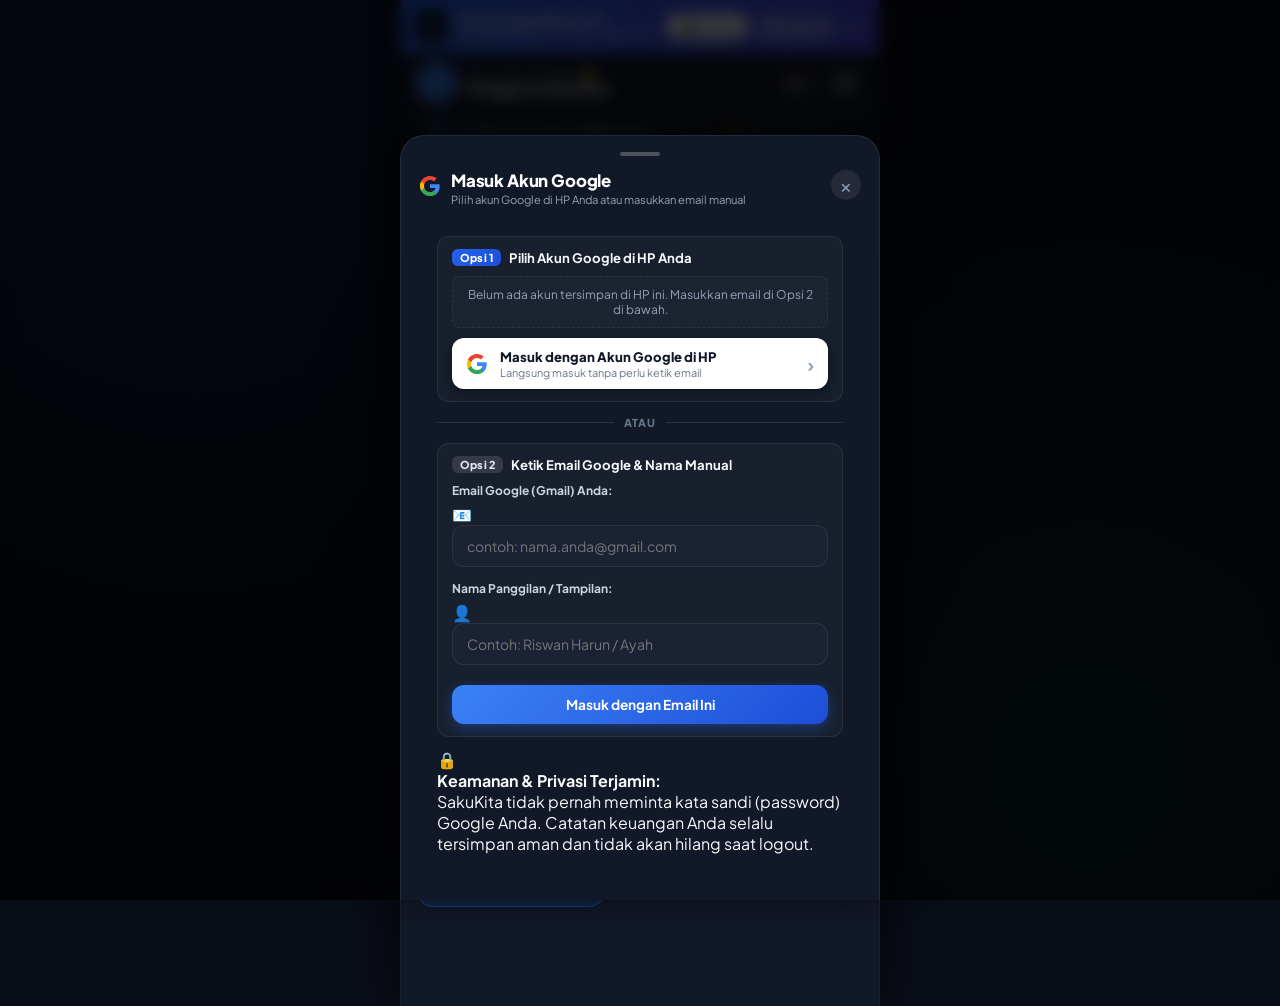
==== commit bd1c4518: "Add files via upload" ====
--- a/index.html
+++ b/index.html
@@ -255,6 +255,27 @@
       </section>
     </main>
 
+    <!-- Floating Menu/Banner Login Google (Muncul mengambang jika belum login) -->
+    <div id="floating-guest-login-bar" class="floating-login-bar hidden" onclick="openGoogleLoginModal()">
+      <div class="floating-login-content">
+        <div class="floating-login-icon">
+          <svg width="20" height="20" viewBox="0 0 24 24">
+            <path fill="#4285F4" d="M22.56 12.25c0-.78-.07-1.53-.2-2.25H12v4.26h5.92c-.26 1.37-1.04 2.53-2.21 3.31v2.77h3.57c2.08-1.92 3.28-4.74 3.28-8.09z"/>
+            <path fill="#34A853" d="M12 23c2.97 0 5.46-.98 7.28-2.66l-3.57-2.77c-.98.66-2.23 1.06-3.71 1.06-2.86 0-5.29-1.93-6.16-4.53H2.18v2.84C3.99 20.53 7.7 23 12 23z"/>
+            <path fill="#FBBC05" d="M5.84 14.09c-.22-.66-.35-1.36-.35-2.09s.13-1.43.35-2.09V7.06H2.18C1.43 8.55 1 10.22 1 12s.43 3.45 1.18 4.94l2.85-2.22.81-.63z"/>
+            <path fill="#EA4335" d="M12 5.38c1.62 0 3.06.56 4.21 1.64l3.15-3.15C17.45 2.09 14.97 1 12 1 7.7 1 3.99 3.47 2.18 7.06l3.66 2.84c.87-2.6 3.3-4.52 6.16-4.52z"/>
+          </svg>
+        </div>
+        <div class="floating-login-details">
+          <strong class="floating-login-title">Masuk Akun Google</strong>
+          <span class="floating-login-desc">Hubungkan Drive &amp; sinkron keluarga</span>
+        </div>
+      </div>
+      <button type="button" class="btn-floating-login-action" onclick="event.stopPropagation(); openGoogleLoginModal();">
+        <span>Masuk</span>
+      </button>
+    </div>
+
     <!-- Bottom Navigation Bar (khas DANA / OVO / GoPay) -->
     <nav class="bottom-nav-fintech">
       <button type="button" class="nav-item-btn active" id="nav-btn-home" onclick="navToSection('home')">
@@ -349,7 +370,7 @@
           <span class="account-tile-arrow">›</span>
         </div>
 
-        <div class="account-tile-btn" onclick="closeAccountModal(); openGoogleLoginModal();">
+        <div class="account-tile-btn" onclick="openGoogleLoginModal();">
           <div class="account-tile-left">
             <span class="account-tile-icon">🔑</span>
             <div>
@@ -1417,6 +1438,8 @@
         </div>
       </div>
     </div>
+  </div>
+
   <!-- Modal: Ubah Nama Panggilan Buku Kas Pantauan (Khusus Pemantau) -->
   <div id="modal-rename-monitored" class="modal-backdrop hidden" onclick="handleBackdropClick(event, 'modal-rename-monitored')">
     <div class="modal-sheet">
--- a/style.css
+++ b/style.css
@@ -2859,6 +2859,103 @@
   transform: scale(0.97);
 }
 
+/* Floating Google Login Bar (Guest / Not Logged In) */
+.floating-login-bar {
+  position: fixed;
+  bottom: calc(72px + env(safe-area-inset-bottom, 12px));
+  left: 50%;
+  transform: translateX(-50%);
+  width: calc(100% - 28px);
+  max-width: 452px;
+  background: rgba(17, 24, 39, 0.96);
+  border: 1.5px solid rgba(59, 130, 246, 0.45);
+  backdrop-filter: blur(12px);
+  -webkit-backdrop-filter: blur(12px);
+  border-radius: 14px;
+  padding: 10px 12px;
+  display: flex;
+  align-items: center;
+  justify-content: space-between;
+  gap: 10px;
+  z-index: 45;
+  box-shadow: 0 10px 30px rgba(0, 0, 0, 0.65), 0 0 20px rgba(59, 130, 246, 0.25);
+  animation: slideUp 0.3s cubic-bezier(0.16, 1, 0.3, 1);
+  cursor: pointer;
+  transition: all 0.2s ease;
+}
+
+.floating-login-bar:hover {
+  border-color: #3b82f6;
+  box-shadow: 0 12px 35px rgba(0, 0, 0, 0.75), 0 0 25px rgba(59, 130, 246, 0.35);
+}
+
+.floating-login-bar.hidden {
+  display: none !important;
+}
+
+.floating-login-content {
+  display: flex;
+  align-items: center;
+  gap: 10px;
+  min-width: 0;
+  flex: 1;
+}
+
+.floating-login-icon {
+  width: 34px;
+  height: 34px;
+  border-radius: 50%;
+  background: #ffffff;
+  display: flex;
+  align-items: center;
+  justify-content: center;
+  flex-shrink: 0;
+  box-shadow: 0 2px 6px rgba(0, 0, 0, 0.3);
+}
+
+.floating-login-details {
+  display: flex;
+  flex-direction: column;
+  min-width: 0;
+}
+
+.floating-login-title {
+  font-size: 0.8rem;
+  font-weight: 700;
+  color: #ffffff;
+  line-height: 1.2;
+  white-space: nowrap;
+  overflow: hidden;
+  text-overflow: ellipsis;
+}
+
+.floating-login-desc {
+  font-size: 0.66rem;
+  color: #94a3b8;
+  line-height: 1.2;
+  white-space: nowrap;
+  overflow: hidden;
+  text-overflow: ellipsis;
+}
+
+.btn-floating-login-action {
+  background: linear-gradient(135deg, #3b82f6, #2563eb);
+  color: #ffffff;
+  border: none;
+  border-radius: 8px;
+  padding: 7px 14px;
+  font-size: 0.78rem;
+  font-weight: 700;
+  cursor: pointer;
+  flex-shrink: 0;
+  box-shadow: 0 2px 8px rgba(37, 99, 235, 0.4);
+  transition: transform 0.15s ease;
+}
+
+.btn-floating-login-action:active {
+  transform: scale(0.96);
+}
+
 /* ==========================================================================
    Danger / Wallet Deletion Confirmation Modal Styles
    ========================================================================== */
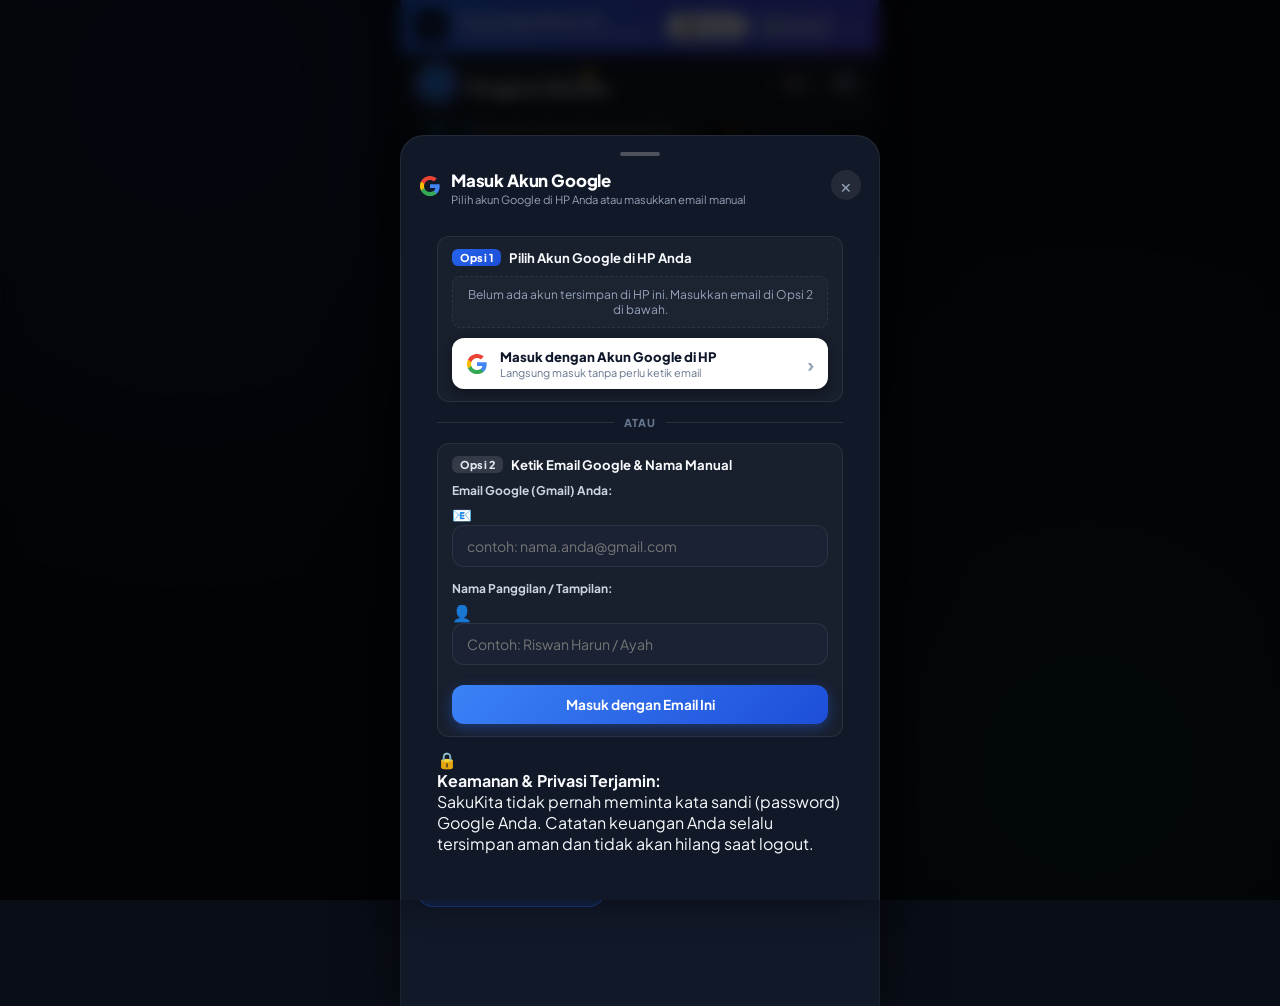
==== commit 8fac2844: "Add files via upload" ====
--- a/index.html
+++ b/index.html
@@ -334,6 +334,14 @@
       <!-- Google Connected Info & Switcher -->
       <div id="user-profile-subdetail" style="margin-bottom:8px;"></div>
       <div class="user-pill-selector" id="user-pill-container" title="Pilih anggota keluarga aktif"></div>
+
+      <!-- Tombol Bersihkan Cloud & Akun Pantauan Lengket -->
+      <div id="clean-cloud-quick-box" style="margin-top:6px; margin-bottom:12px;">
+        <button type="button" class="btn-clean-cloud-sheet" onclick="closeAccountModal(); cleanAndPurgeCloudMonitoredAccount();" style="width:100%; padding:9px 14px; border-radius:10px; background:rgba(239,68,68,0.12); border:1px solid rgba(239,68,68,0.3); color:#fca5a5; font-size:0.78rem; font-weight:600; cursor:pointer; display:flex; align-items:center; justify-content:center; gap:8px;">
+          <span>🧹</span>
+          <span>Bersihkan Cloud &amp; Copot Akun Pantauan (Akun Lengket)</span>
+        </button>
+      </div>
 
       <!-- Menu Navigation Tiles -->
       <div class="account-menu-list">
@@ -1487,10 +1495,10 @@
           <button type="submit" class="btn-submit-tx">Simpan Nama</button>
         </div>
 
-        <!-- Tombol Berhenti Memantau -->
+        <!-- Tombol Berhenti Memantau & Bersihkan Cloud -->
         <div style="margin-top: 18px; padding-top: 14px; border-top: 1px dashed rgba(244, 63, 94, 0.25); text-align: center;">
-          <button type="button" class="btn-preset-pill" onclick="handleLeaveMonitoredSpace()" style="border-color: rgba(244,63,94,0.3); color: #f87171; background: transparent; padding: 6px 14px;">
-            🚪 Hapus Buku Kas Ini dari HP Saya
+          <button type="button" class="btn-preset-pill btn-clean-cloud-banner" onclick="handleLeaveMonitoredSpace()" style="border-color: rgba(244,63,94,0.4); color: #fca5a5; background: rgba(239,68,68,0.1); padding: 8px 16px; border-radius:8px; font-weight:600; cursor:pointer;">
+            🧹 Bersihkan Cloud &amp; Copot Buku Kas Ini
           </button>
         </div>
       </form>
--- a/style.css
+++ b/style.css
@@ -708,6 +708,40 @@
   white-space: nowrap;
 }
 
+/* Viewer Mode Locked Quick Action Buttons */
+.quick-action-circle-btn.btn-viewer-locked {
+  opacity: 0.45;
+  filter: grayscale(0.8);
+  cursor: not-allowed;
+}
+
+.quick-action-circle-btn.btn-viewer-locked .action-circle-icon {
+  background: #334155 !important;
+  box-shadow: none;
+  border-color: rgba(255, 255, 255, 0.1);
+  position: relative;
+}
+
+.quick-action-circle-btn.btn-viewer-locked .action-circle-icon::after {
+  content: '🔒';
+  position: absolute;
+  top: -4px;
+  right: -4px;
+  font-size: 0.65rem;
+  background: #0f172a;
+  border: 1px solid rgba(255, 255, 255, 0.2);
+  border-radius: 50%;
+  width: 16px;
+  height: 16px;
+  display: flex;
+  align-items: center;
+  justify-content: center;
+}
+
+.quick-action-circle-btn.btn-viewer-locked .action-circle-label {
+  color: #94a3b8;
+}
+
 /* Monthly Budget Section */
 .budget-fintech-card {
   background: var(--bg-card);
@@ -716,6 +750,32 @@
   padding: 12px 14px;
   cursor: pointer;
   transition: all 0.2s ease;
+}
+
+.budget-fintech-card.budget-card-locked {
+  cursor: default;
+}
+
+.budget-fintech-card.budget-card-locked:hover {
+  border-color: var(--border-subtle);
+  background: var(--bg-card);
+  box-shadow: none;
+}
+
+.budget-fintech-card.budget-card-locked .budget-edit-badge {
+  display: none !important;
+}
+
+.user-pill.user-pill-monitored {
+  border: 1px dashed rgba(59, 130, 246, 0.4);
+  background: rgba(30, 41, 59, 0.6);
+}
+
+.user-pill.user-pill-monitored.active {
+  background: linear-gradient(135deg, #1e40af, #2563eb);
+  border-style: solid;
+  border-color: #60a5fa;
+  box-shadow: 0 2px 10px rgba(37, 99, 235, 0.35);
 }
 
 .budget-fintech-card:hover {
@@ -1969,6 +2029,49 @@
   font-size: 0.95rem;
 }
 
+.pill-remove-btn {
+  display: inline-flex;
+  align-items: center;
+  justify-content: center;
+  width: 17px;
+  height: 17px;
+  border-radius: 50%;
+  background: rgba(239, 68, 68, 0.2);
+  color: #fca5a5;
+  font-size: 13px;
+  font-weight: 700;
+  line-height: 1;
+  margin-left: 6px;
+  cursor: pointer;
+  transition: all 0.2s ease;
+}
+
+.pill-remove-btn:hover {
+  background: #ef4444;
+  color: #ffffff;
+  transform: scale(1.15);
+}
+
+.btn-clean-cloud-banner {
+  transition: all 0.2s ease;
+}
+
+.btn-clean-cloud-banner:hover {
+  background: rgba(239, 68, 68, 0.35) !important;
+  color: #ffffff !important;
+  transform: translateY(-1px);
+}
+
+.btn-clean-cloud-sheet {
+  transition: all 0.2s ease;
+}
+
+.btn-clean-cloud-sheet:hover {
+  background: rgba(239, 68, 68, 0.22) !important;
+  color: #ffffff !important;
+  border-color: rgba(239, 68, 68, 0.6) !important;
+}
+
 /* Auth & Logout Blocks */
 .auth-logout-block {
   margin-top: 14px;
